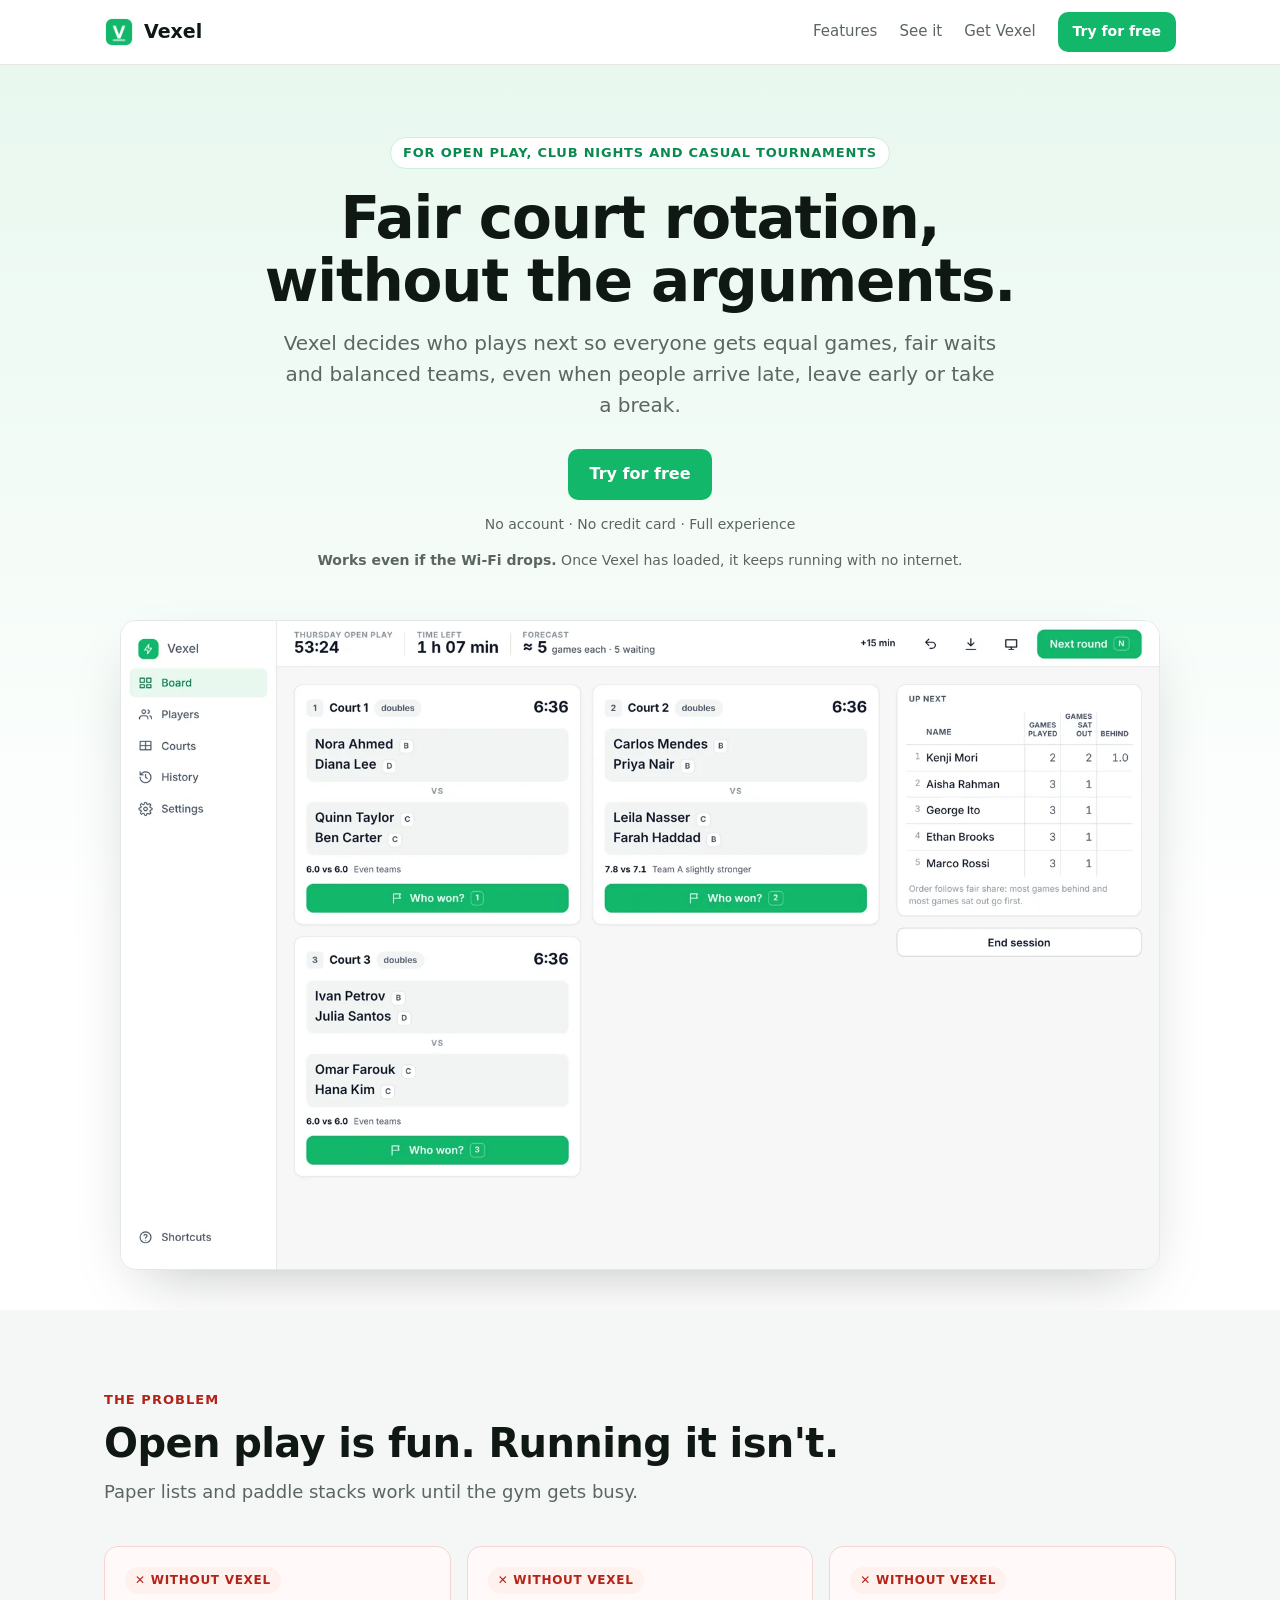
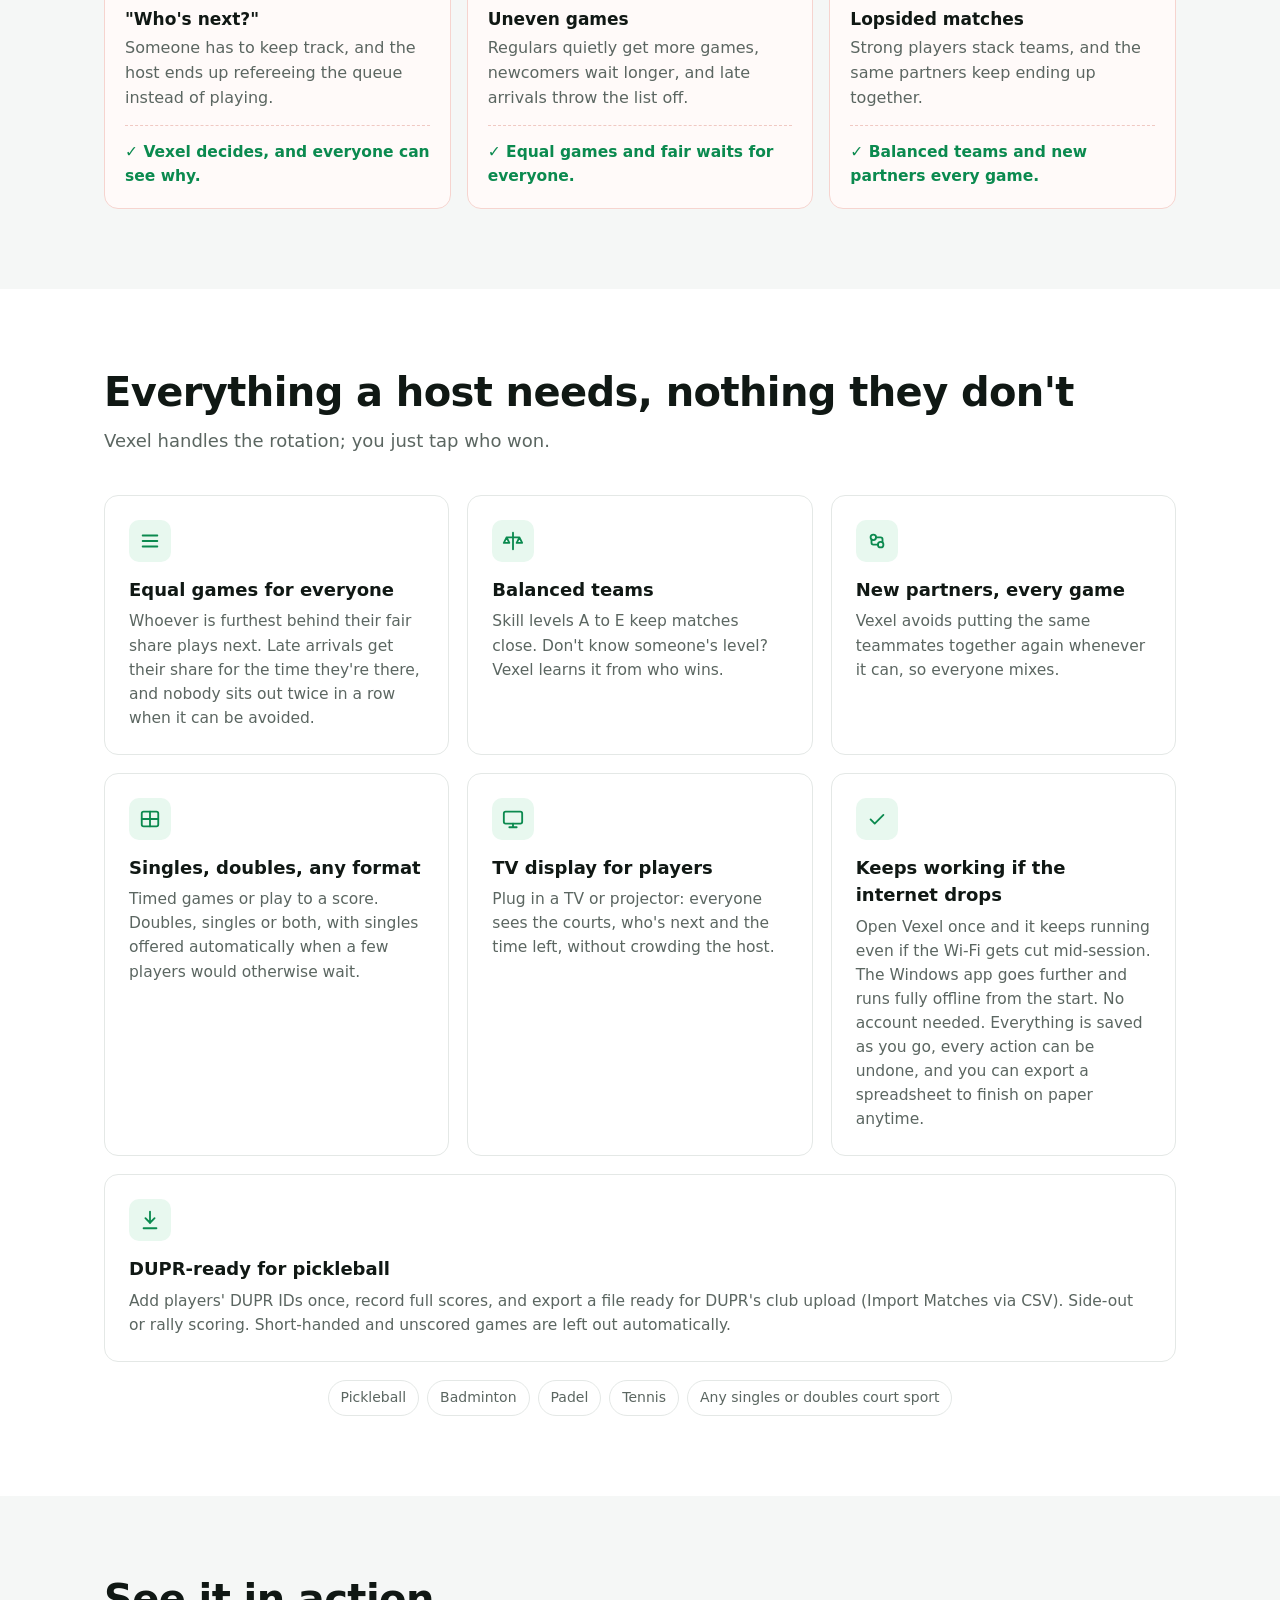
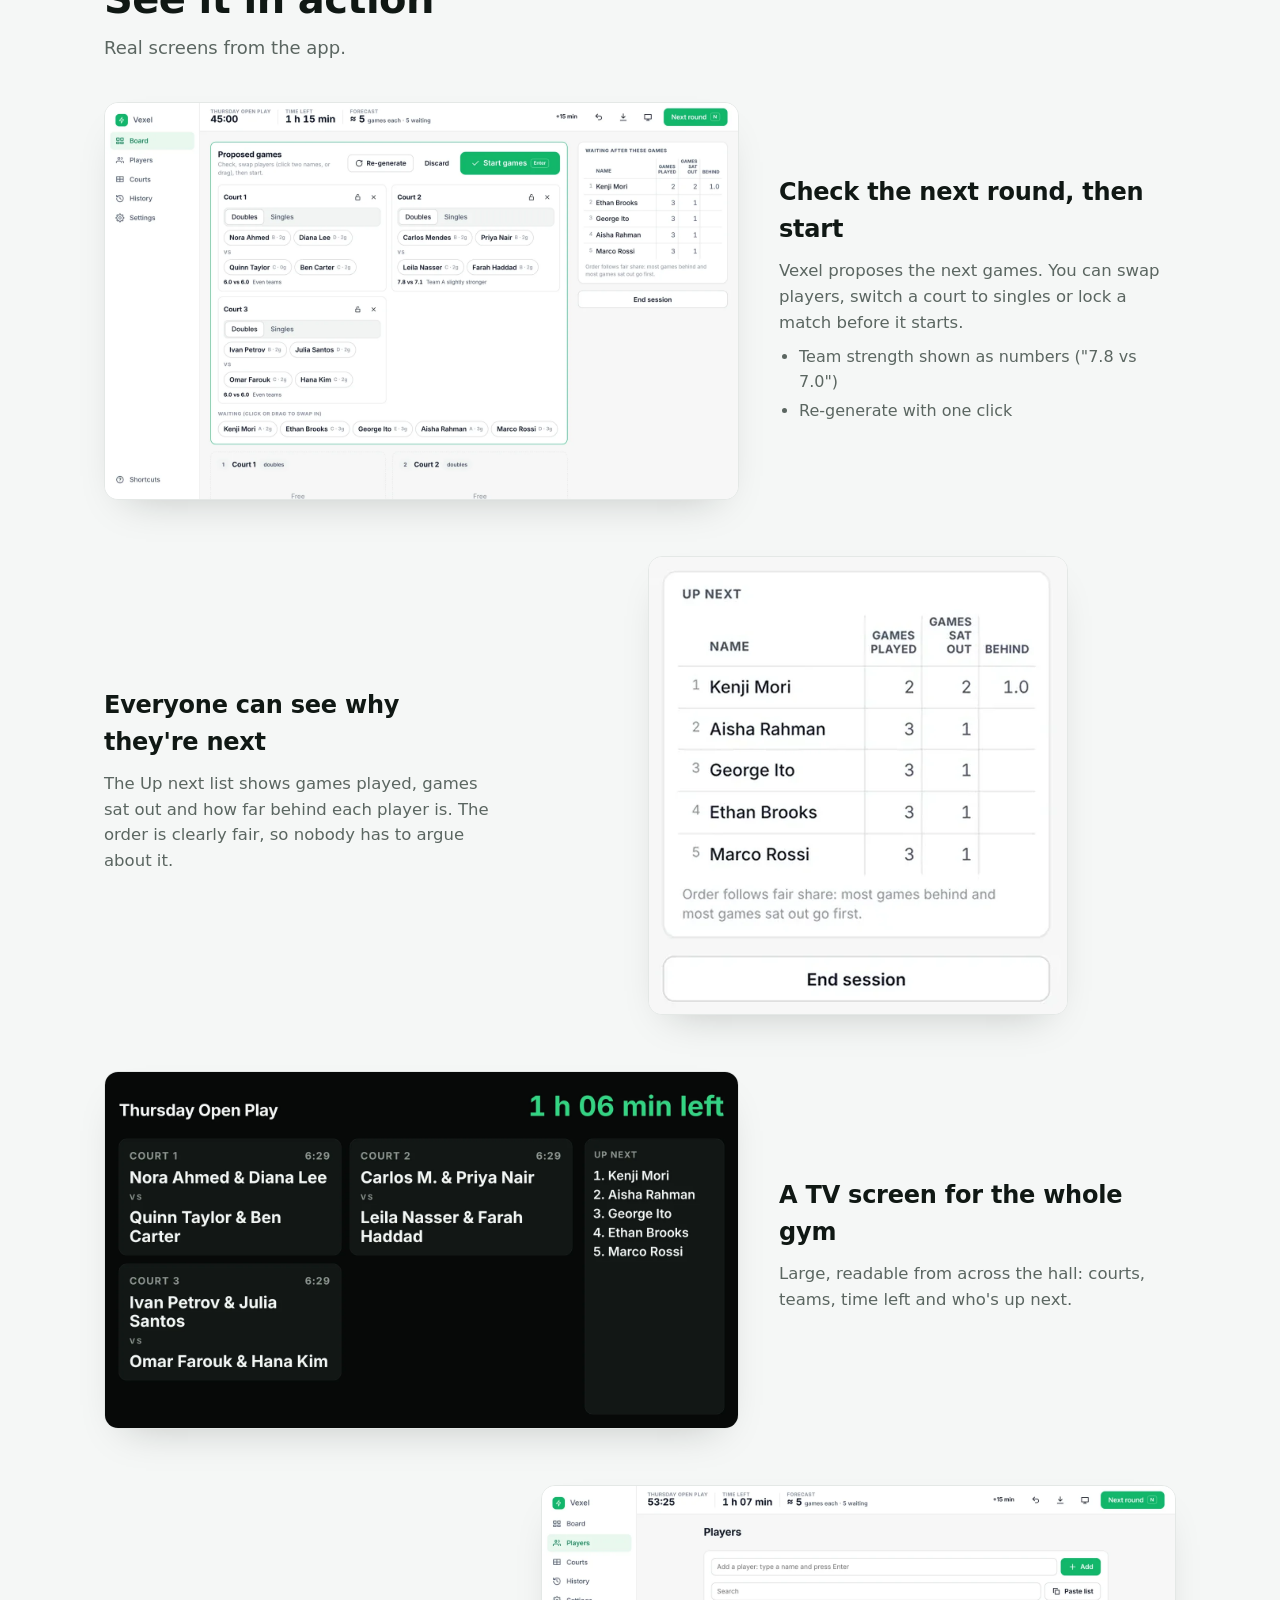
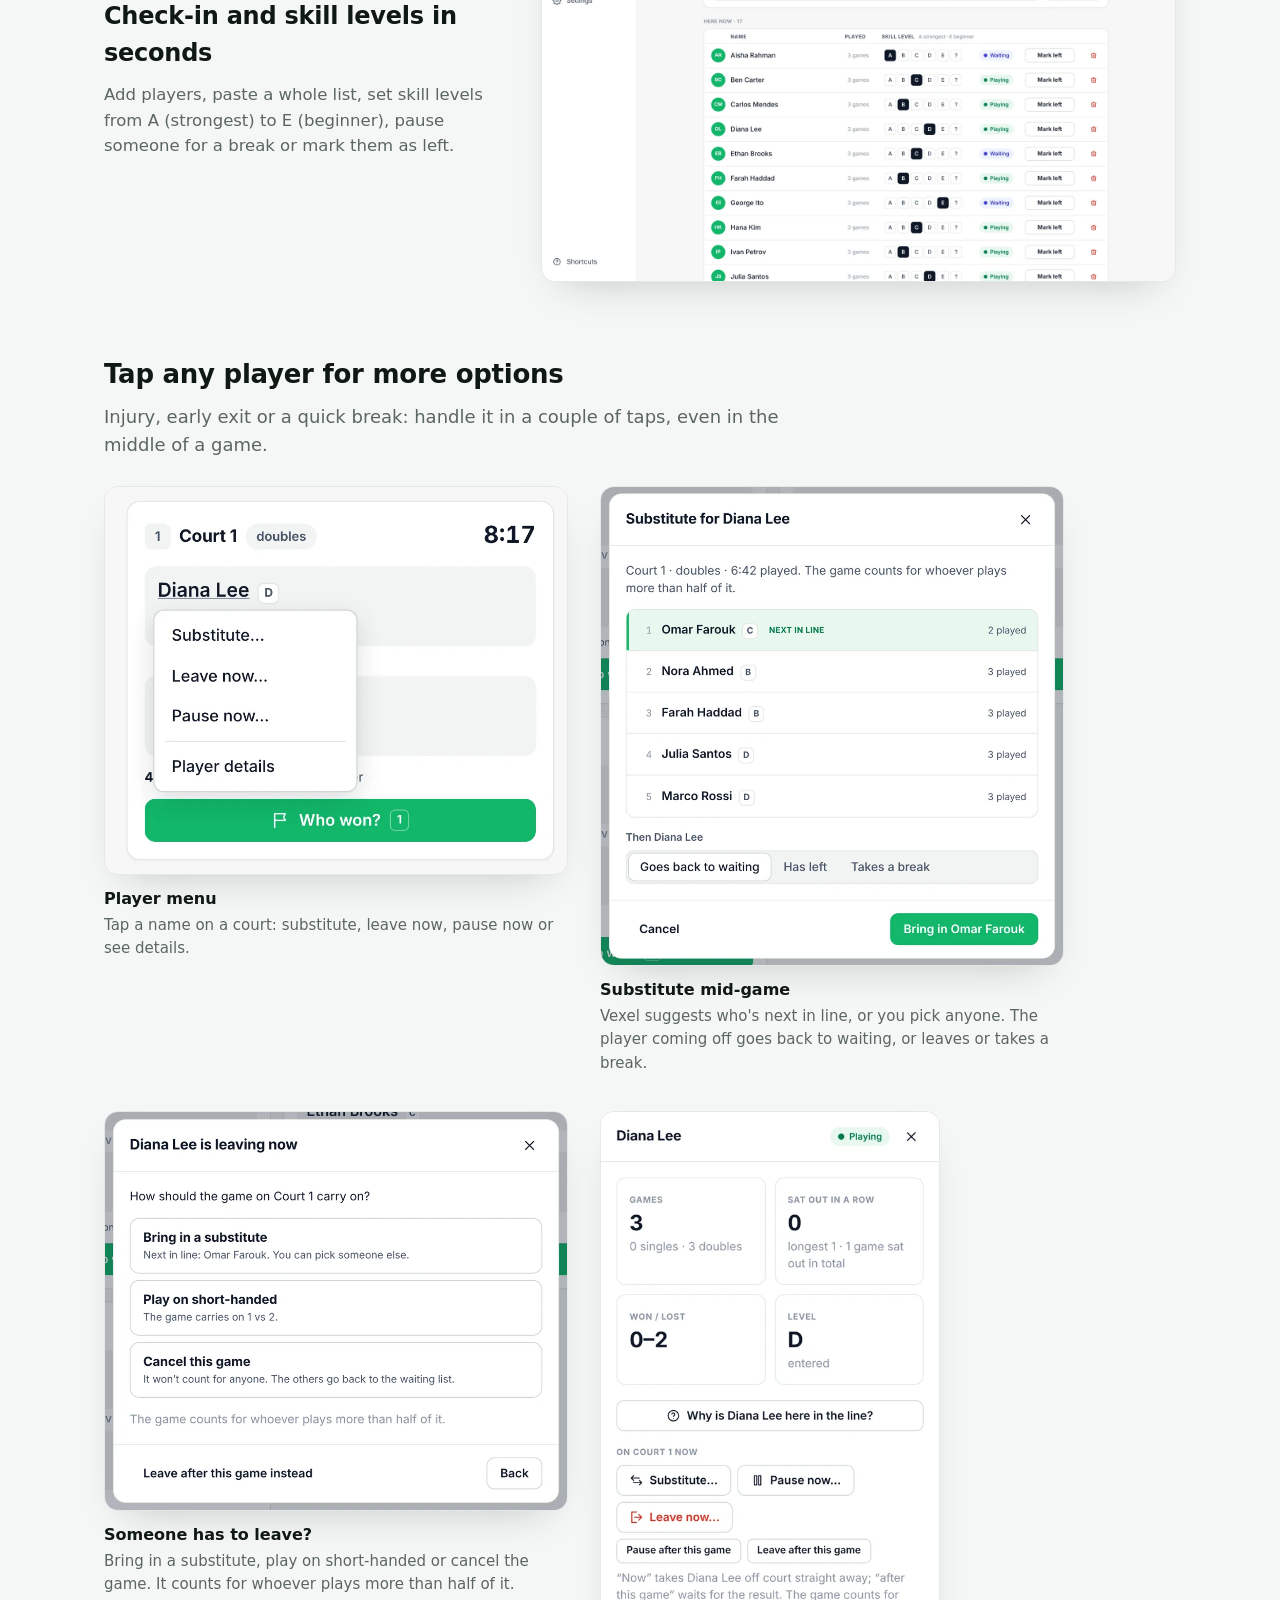
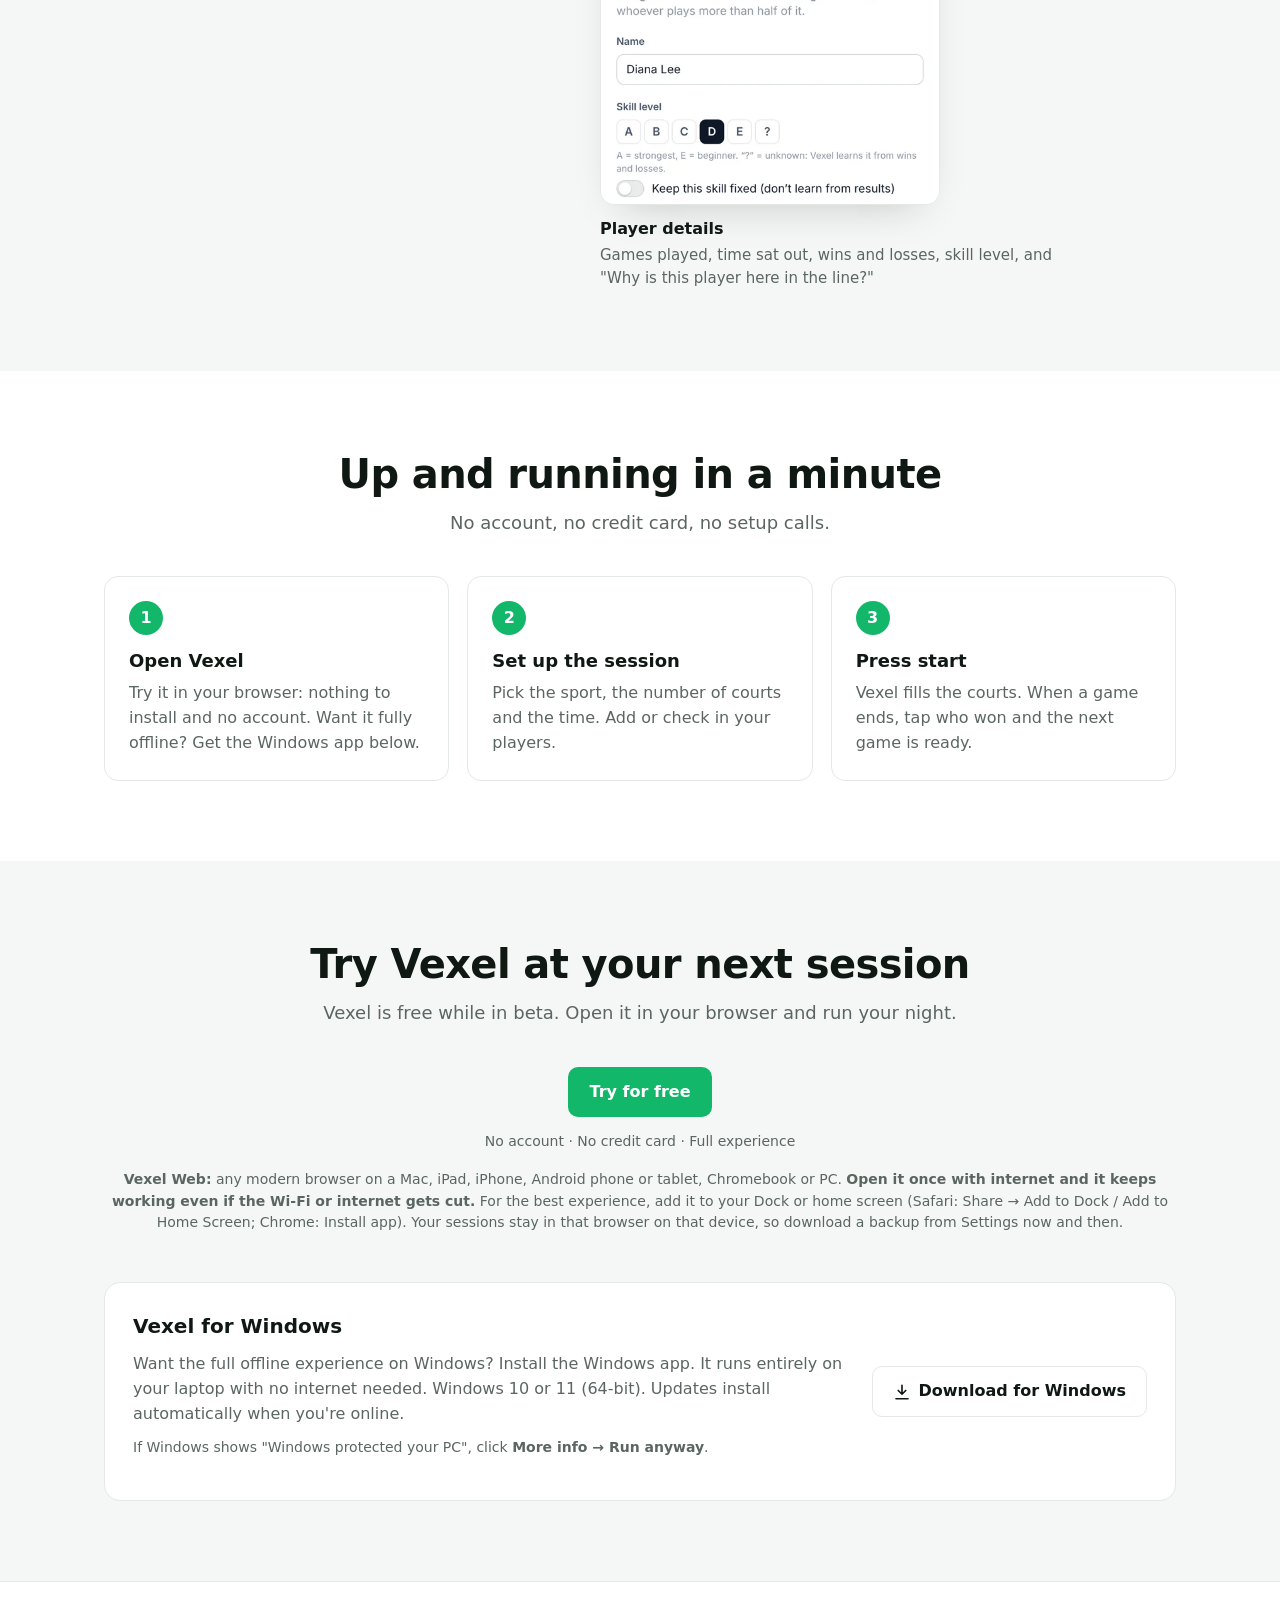
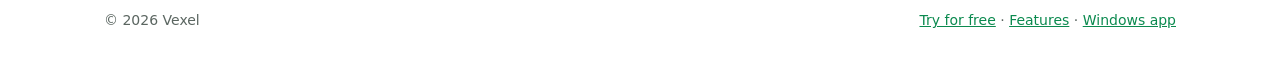
==== index.html @ 13a5a2be "Website: make the problem section read as problems, with the Vexel fix on each card Co-Authored-By: " ====
<!DOCTYPE html>
<html lang="en">
<head>
<meta charset="utf-8">
<meta name="viewport" content="width=device-width, initial-scale=1">
<title>Vexel: fair court rotation for open play</title>
<meta name="description" content="Vexel rotates players onto courts so everyone gets equal games, fair waits and balanced teams. For pickleball, badminton, padel, tennis and any singles or doubles court sport. Try it free in your browser, or install the Windows app for the full offline experience.">
<meta property="og:title" content="Vexel: fair court rotation for open play">
<meta property="og:description" content="Equal games, fair waits and balanced teams for open play and club nights. Try it free in your browser.">
<meta property="og:image" content="img/board.webp">
<link rel="icon" href="img/icon.png">
<style>
  :root {
    --bg: #ffffff; --soft: #f5f7f6; --line: #e4e8e6; --ink: #101814; --muted: #5b6661;
    --green: #12b76a; --green-dark: #0b8a4f; --green-soft: #e8f8ef; --radius: 14px;
    font-family: "Segoe UI Variable", "Segoe UI", system-ui, -apple-system, "Helvetica Neue", Arial, sans-serif;
    color: var(--ink); background: var(--bg);
  }
  * { box-sizing: border-box; }
  body { margin: 0; line-height: 1.55; -webkit-font-smoothing: antialiased; }
  a { color: var(--green-dark); }
  .wrap { max-width: 1120px; margin: 0 auto; padding: 0 24px; }
  header.top { position: sticky; top: 0; z-index: 10; background: rgba(255,255,255,.92); border-bottom: 1px solid var(--line); }
  header.top .wrap { display: flex; align-items: center; gap: 16px; height: 64px; }
  .brand { display: flex; align-items: center; gap: 10px; font-weight: 700; font-size: 19px; color: var(--ink); text-decoration: none; }
  .brand img { width: 30px; height: 30px; border-radius: 8px; }
  nav.links { margin-left: auto; display: flex; gap: 22px; align-items: center; }
  nav.links a { color: var(--muted); text-decoration: none; font-size: 15px; }
  nav.links a:hover { color: var(--ink); }
  .btn { display: inline-flex; align-items: center; gap: 8px; padding: 12px 20px; border-radius: 10px; font-weight: 600; font-size: 16px; text-decoration: none; border: 1px solid transparent; cursor: pointer; }
  .btn.primary { background: var(--green); color: #fff; }
  .btn.primary:hover { background: var(--green-dark); }
  .btn.ghost { border-color: var(--line); color: var(--ink); background: #fff; }
  .btn.ghost:hover { border-color: #c9d1cd; }
  .btn.small { padding: 8px 14px; font-size: 14px; }
  nav.links .btn.primary { color: #fff; }

  .hero { padding: 72px 0 40px; text-align: center; background: linear-gradient(180deg, var(--green-soft) 0%, #fff 70%); }
  .eyebrow { display: inline-block; font-size: 13px; font-weight: 600; letter-spacing: .06em; text-transform: uppercase; color: var(--green-dark); background: #fff; border: 1px solid #cdeedd; padding: 5px 12px; border-radius: 999px; }
  h1 { font-size: clamp(34px, 5.4vw, 58px); line-height: 1.08; letter-spacing: -.02em; margin: 18px auto 16px; max-width: 860px; }
  .lead { font-size: clamp(17px, 2vw, 20px); color: var(--muted); max-width: 720px; margin: 0 auto 28px; }
  .cta { display: flex; gap: 12px; justify-content: center; flex-wrap: wrap; }
  .note { font-size: 14px; color: var(--muted); margin-top: 14px; }
  .shot { margin: 48px auto 0; max-width: 1040px; border-radius: 16px; border: 1px solid var(--line); box-shadow: 0 24px 60px -24px rgba(16,24,20,.28); overflow: hidden; background: #fff; }
  .shot img { display: block; width: 100%; height: auto; }

  section { padding: 80px 0; }
  section.alt { background: var(--soft); }
  h2 { font-size: clamp(28px, 3.6vw, 40px); letter-spacing: -.015em; line-height: 1.15; margin: 0 0 12px; }
  .sub { color: var(--muted); font-size: 18px; max-width: 720px; margin: 0 0 40px; }
  .center { text-align: center; } .center .sub { margin-left: auto; margin-right: auto; }

  .problem { display: grid; grid-template-columns: repeat(3, 1fr); gap: 16px; }
  .problem div { background: #fff; border: 1px solid var(--line); border-radius: var(--radius); padding: 20px; color: var(--muted); }
  .problem b { display: block; color: var(--ink); font-size: 17px; margin-bottom: 4px; }
  .tag { display: inline-flex; align-items: center; gap: 6px; font-size: 12px; font-weight: 700; letter-spacing: .06em; text-transform: uppercase; padding: 4px 10px; border-radius: 999px; margin-bottom: 12px; }
  .tag.bad { background: #fff1ee; color: #b42318; }
  .tag.good { background: var(--green-soft); color: var(--green-dark); }
  .problem div.bad { background: #fffaf9; border-color: #f6d4cf; }
  .problem .fix { display: block; margin-top: 14px; padding-top: 14px; border-top: 1px dashed #f0c9c3; color: var(--green-dark); font-weight: 600; font-size: 15.5px; }
  .problem .fix::before { content: "✓ "; }
  .kicker { display: block; font-size: 13px; font-weight: 700; letter-spacing: .08em; text-transform: uppercase; color: #b42318; margin-bottom: 10px; }

  .features { display: grid; grid-template-columns: repeat(3, 1fr); gap: 18px; }
  .card { background: #fff; border: 1px solid var(--line); border-radius: var(--radius); padding: 24px; }
  .card .ic { width: 42px; height: 42px; border-radius: 10px; background: var(--green-soft); color: var(--green-dark); display: grid; place-items: center; margin-bottom: 14px; }
  .card h3 { margin: 0 0 6px; font-size: 18px; }
  .card p { margin: 0; color: var(--muted); font-size: 15.5px; }

  .gallery { display: grid; gap: 56px; }
  .row { display: grid; grid-template-columns: 1.6fr 1fr; gap: 40px; align-items: center; }
  .row.flip { grid-template-columns: 1fr 1.6fr; }
  .media.narrow { max-width: 420px; justify-self: center; }
  .row.flip .media { order: 2; }
  .media { border-radius: 14px; border: 1px solid var(--line); overflow: hidden; box-shadow: 0 18px 40px -22px rgba(16,24,20,.25); background: #fff; }
  .media img { display: block; width: 100%; height: auto; }
  .row h3 { font-size: 24px; margin: 0 0 10px; letter-spacing: -.01em; }
  .row p { color: var(--muted); margin: 0 0 10px; font-size: 16.5px; }
  .row ul { margin: 0; padding-left: 20px; color: var(--muted); }
  .row li { margin: 4px 0; }

  .options { margin-top: 72px; }
  .options h3 { font-size: 26px; margin: 0 0 8px; letter-spacing: -.01em; }
  .options .sub { margin-bottom: 28px; }
  .opt-grid { display: grid; grid-template-columns: repeat(2, 1fr); gap: 36px 32px; align-items: start; max-width: 960px; }
  .opt-grid figure { margin: 0; }
  .opt-grid .media.tall { max-width: 340px; }
  .opt-grid figcaption { margin-top: 12px; color: var(--muted); font-size: 15px; }
  .opt-grid figcaption b { display: block; color: var(--ink); font-size: 16px; margin-bottom: 2px; }
  .steps { display: grid; grid-template-columns: repeat(3, 1fr); gap: 18px; counter-reset: s; }
  .step { background: #fff; border: 1px solid var(--line); border-radius: var(--radius); padding: 24px; }
  .step::before { counter-increment: s; content: counter(s); display: inline-grid; place-items: center; width: 34px; height: 34px; border-radius: 50%; background: var(--green); color: #fff; font-weight: 700; margin-bottom: 12px; }
  .step h3 { margin: 0 0 6px; font-size: 18px; }
  .step p { margin: 0; color: var(--muted); }

  .get { display: grid; grid-template-columns: 1.1fr 1fr; gap: 24px; align-items: stretch; }
  .panel { background: #fff; border: 1px solid var(--line); border-radius: 16px; padding: 28px; }
  .panel h3 { margin: 0 0 10px; font-size: 20px; }
  .panel ol { margin: 0 0 18px; padding-left: 20px; color: var(--muted); }
  .panel li { margin: 8px 0; }
  .panel code { background: var(--soft); border: 1px solid var(--line); padding: 1px 6px; border-radius: 6px; font-size: 14px; color: var(--ink); }
  .contact { display: flex; flex-direction: column; gap: 10px; }
  .contact .btn { justify-content: center; }
  .req { font-size: 14px; color: var(--muted); margin-top: 16px; }
  .sports { display: flex; flex-wrap: wrap; gap: 8px; justify-content: center; margin-top: 18px; }
  .sports span { font-size: 14px; background: #fff; border: 1px solid var(--line); padding: 6px 12px; border-radius: 999px; color: var(--muted); }

  footer { border-top: 1px solid var(--line); padding: 28px 0; color: var(--muted); font-size: 14px; }
  footer .wrap { display: flex; flex-wrap: wrap; gap: 12px 24px; align-items: center; justify-content: space-between; }

  @media (max-width: 860px) {
    nav.links a:not(.btn) { display: none; }
    .problem, .features, .steps, .get { grid-template-columns: 1fr; }
    .row, .row.flip { grid-template-columns: 1fr; gap: 20px; }
    .opt-grid { grid-template-columns: 1fr; }
    .row.flip .media { order: 0; }
    section { padding: 60px 0; }
    .hero { padding-top: 48px; }
  }
</style>
</head>
<body>

<header class="top">
  <div class="wrap">
    <a class="brand" href="#"><img src="img/icon.png" alt="">Vexel</a>
    <nav class="links">
      <a href="#features">Features</a>
      <a href="#look">See it</a>
      <a href="#get">Get Vexel</a>
      <a class="btn primary small" href="app/">Try for free</a>
    </nav>
  </div>
</header>

<main>
  <section class="hero">
    <div class="wrap">
      <span class="eyebrow">For open play, club nights and casual tournaments</span>
      <h1>Fair court rotation, without the arguments.</h1>
      <p class="lead">Vexel decides who plays next so everyone gets equal games, fair waits and balanced teams, even when people arrive late, leave early or take a break.</p>
      <div class="cta">
        <a class="btn primary" href="app/">Try for free</a>
      </div>
      <p class="note">No account · No credit card · Full experience</p>
      <p class="note" style="margin-top:6px"><b>Works even if the Wi-Fi drops.</b> Once Vexel has loaded, it keeps running with no internet.</p>
      <div class="shot"><img src="img/board.webp" width="1600" height="1000" alt="Vexel live board: three courts in play with balanced teams and an Up next list"></div>
    </div>
  </section>

  <section class="alt">
    <div class="wrap">
      <span class="kicker">The problem</span>
      <h2>Open play is fun. Running it isn't.</h2>
      <p class="sub">Paper lists and paddle stacks work until the gym gets busy.</p>
      <div class="problem">
        <div class="bad"><span class="tag bad">✕ Without Vexel</span><b>"Who's next?"</b>Someone has to keep track, and the host ends up refereeing the queue instead of playing.<span class="fix">Vexel decides, and everyone can see why.</span></div>
        <div class="bad"><span class="tag bad">✕ Without Vexel</span><b>Uneven games</b>Regulars quietly get more games, newcomers wait longer, and late arrivals throw the list off.<span class="fix">Equal games and fair waits for everyone.</span></div>
        <div class="bad"><span class="tag bad">✕ Without Vexel</span><b>Lopsided matches</b>Strong players stack teams, and the same partners keep ending up together.<span class="fix">Balanced teams and new partners every game.</span></div>
      </div>
    </div>
  </section>

  <section id="features">
    <div class="wrap">
      <h2>Everything a host needs, nothing they don't</h2>
      <p class="sub">Vexel handles the rotation; you just tap who won.</p>
      <div class="features">
        <div class="card">
          <div class="ic"><svg width="22" height="22" viewBox="0 0 24 24" fill="none" stroke="currentColor" stroke-width="2" stroke-linecap="round" stroke-linejoin="round" aria-hidden="true"><path d="M4 12h16M4 6h16M4 18h16"/></svg></div>
          <h3>Equal games for everyone</h3>
          <p>Whoever is furthest behind their fair share plays next. Late arrivals get their share for the time they're there, and nobody sits out twice in a row when it can be avoided.</p>
        </div>
        <div class="card">
          <div class="ic"><svg width="22" height="22" viewBox="0 0 24 24" fill="none" stroke="currentColor" stroke-width="2" stroke-linecap="round" stroke-linejoin="round" aria-hidden="true"><path d="M12 3v18M5 8l-3 6h6zM19 8l-3 6h6zM5 8h14"/></svg></div>
          <h3>Balanced teams</h3>
          <p>Skill levels A to E keep matches close. Don't know someone's level? Vexel learns it from who wins.</p>
        </div>
        <div class="card">
          <div class="ic"><svg width="22" height="22" viewBox="0 0 24 24" fill="none" stroke="currentColor" stroke-width="2" stroke-linecap="round" stroke-linejoin="round" aria-hidden="true"><circle cx="8" cy="8" r="3"/><circle cx="16" cy="16" r="3"/><path d="M11 8h5a2 2 0 0 1 2 2v3M13 16H8a2 2 0 0 1-2-2v-3"/></svg></div>
          <h3>New partners, every game</h3>
          <p>Vexel avoids putting the same teammates together again whenever it can, so everyone mixes.</p>
        </div>
        <div class="card">
          <div class="ic"><svg width="22" height="22" viewBox="0 0 24 24" fill="none" stroke="currentColor" stroke-width="2" stroke-linecap="round" stroke-linejoin="round" aria-hidden="true"><rect x="3" y="4" width="18" height="16" rx="2"/><path d="M12 4v16M3 12h18"/></svg></div>
          <h3>Singles, doubles, any format</h3>
          <p>Timed games or play to a score. Doubles, singles or both, with singles offered automatically when a few players would otherwise wait.</p>
        </div>
        <div class="card">
          <div class="ic"><svg width="22" height="22" viewBox="0 0 24 24" fill="none" stroke="currentColor" stroke-width="2" stroke-linecap="round" stroke-linejoin="round" aria-hidden="true"><rect x="2" y="4" width="20" height="13" rx="2"/><path d="M8 21h8M12 17v4"/></svg></div>
          <h3>TV display for players</h3>
          <p>Plug in a TV or projector: everyone sees the courts, who's next and the time left, without crowding the host.</p>
        </div>
        <div class="card">
          <div class="ic"><svg width="22" height="22" viewBox="0 0 24 24" fill="none" stroke="currentColor" stroke-width="2" stroke-linecap="round" stroke-linejoin="round" aria-hidden="true"><path d="M5 12.5l4.5 4.5L19 7.5"/></svg></div>
          <h3>Keeps working if the internet drops</h3>
          <p>Open Vexel once and it keeps running even if the Wi-Fi gets cut mid-session. The Windows app goes further and runs fully offline from the start. No account needed. Everything is saved as you go, every action can be undone, and you can export a spreadsheet to finish on paper anytime.</p>
        </div>
        <div class="card" style="grid-column:1/-1">
          <div class="ic"><svg width="22" height="22" viewBox="0 0 24 24" fill="none" stroke="currentColor" stroke-width="2" stroke-linecap="round" stroke-linejoin="round" aria-hidden="true"><path d="M12 3v12"/><path d="M7 10l5 5 5-5"/><path d="M5 21h14"/></svg></div>
          <h3>DUPR-ready for pickleball</h3>
          <p>Add players' DUPR IDs once, record full scores, and export a file ready for DUPR's club upload (Import Matches via CSV). Side-out or rally scoring. Short-handed and unscored games are left out automatically.</p>
        </div>
      </div>
      <div class="sports">
        <span>Pickleball</span><span>Badminton</span><span>Padel</span><span>Tennis</span><span>Any singles or doubles court sport</span>
      </div>
    </div>
  </section>

  <section id="look" class="alt">
    <div class="wrap">
      <h2>See it in action</h2>
      <p class="sub">Real screens from the app.</p>
      <div class="gallery">
        <div class="row">
          <div class="media"><img loading="lazy" src="img/proposal.webp" width="1600" height="1000" alt="Proposed games with team strengths and the waiting list"></div>
          <div>
            <h3>Check the next round, then start</h3>
            <p>Vexel proposes the next games. You can swap players, switch a court to singles or lock a match before it starts.</p>
            <ul><li>Team strength shown as numbers ("7.8 vs 7.0")</li><li>Re-generate with one click</li></ul>
          </div>
        </div>
        <div class="row flip">
          <div class="media narrow"><img loading="lazy" src="img/upnext.webp" width="816" height="892" alt="Up next panel with games played, games sat out and games behind"></div>
          <div>
            <h3>Everyone can see why they're next</h3>
            <p>The Up next list shows games played, games sat out and how far behind each player is. The order is clearly fair, so nobody has to argue about it.</p>
          </div>
        </div>
        <div class="row">
          <div class="media"><img loading="lazy" src="img/tv.webp" width="1600" height="900" alt="TV display showing courts, teams and the Up next list"></div>
          <div>
            <h3>A TV screen for the whole gym</h3>
            <p>Large, readable from across the hall: courts, teams, time left and who's up next.</p>
          </div>
        </div>
        <div class="row flip">
          <div class="media"><img loading="lazy" src="img/players.webp" width="1600" height="1000" alt="Players list with skill levels A to E"></div>
          <div>
            <h3>Check-in and skill levels in seconds</h3>
            <p>Add players, paste a whole list, set skill levels from A (strongest) to E (beginner), pause someone for a break or mark them as left.</p>
          </div>
        </div>
      </div>

      <div class="options">
        <h3>Tap any player for more options</h3>
        <p class="sub">Injury, early exit or a quick break: handle it in a couple of taps, even in the middle of a game.</p>
        <div class="opt-grid">
          <figure>
            <div class="media"><img loading="lazy" src="img/menu.webp" width="860" height="720" alt="Menu on a player: Substitute, Leave now, Pause now, Player details"></div>
            <figcaption><b>Player menu</b>Tap a name on a court: substitute, leave now, pause now or see details.</figcaption>
          </figure>
          <figure>
            <div class="media"><img loading="lazy" src="img/substitute.webp" width="900" height="931" alt="Substitute dialog with the next player in line suggested"></div>
            <figcaption><b>Substitute mid-game</b>Vexel suggests who's next in line, or you pick anyone. The player coming off goes back to waiting, or leaves or takes a break.</figcaption>
          </figure>
          <figure>
            <div class="media"><img loading="lazy" src="img/leave.webp" width="900" height="776" alt="Leaving now dialog: bring in a substitute, play on short-handed, or cancel the game"></div>
            <figcaption><b>Someone has to leave?</b>Bring in a substitute, play on short-handed or cancel the game. It counts for whoever plays more than half of it.</figcaption>
          </figure>
          <figure>
            <div class="media tall"><img loading="lazy" src="img/drawer.webp" width="537" height="1100" alt="Player details: games, sat out, wins and losses, level and actions"></div>
            <figcaption><b>Player details</b>Games played, time sat out, wins and losses, skill level, and "Why is this player here in the line?"</figcaption>
          </figure>
        </div>
      </div>
    </div>
  </section>

  <section>
    <div class="wrap center">
      <h2>Up and running in a minute</h2>
      <p class="sub">No account, no credit card, no setup calls.</p>
      <div class="steps" style="text-align:left">
        <div class="step"><h3>Open Vexel</h3><p>Try it in your browser: nothing to install and no account. Want it fully offline? Get the Windows app below.</p></div>
        <div class="step"><h3>Set up the session</h3><p>Pick the sport, the number of courts and the time. Add or check in your players.</p></div>
        <div class="step"><h3>Press start</h3><p>Vexel fills the courts. When a game ends, tap who won and the next game is ready.</p></div>
      </div>
    </div>
  </section>

  <section id="get" class="alt">
    <div class="wrap center">
      <h2>Try Vexel at your next session</h2>
      <p class="sub">Vexel is free while in beta. Open it in your browser and run your night.</p>
      <div class="cta" style="justify-content:center">
        <a class="btn primary" href="app/">Try for free</a>
      </div>
      <p class="note">No account · No credit card · Full experience</p>
      <p class="req"><b>Vexel Web:</b> any modern browser on a Mac, iPad, iPhone, Android phone or tablet, Chromebook or PC. <b>Open it once with internet and it keeps working even if the Wi-Fi or internet gets cut.</b> For the best experience, add it to your Dock or home screen (Safari: Share → Add to Dock / Add to Home Screen; Chrome: Install app). Your sessions stay in that browser on that device, so download a backup from Settings now and then.</p>

      <div class="panel" style="margin-top:48px;text-align:left;display:flex;flex-wrap:wrap;align-items:center;gap:20px 28px">
        <div style="flex:1 1 320px">
          <h3>Vexel for Windows</h3>
          <p style="margin:0;color:var(--muted)">Want the full offline experience on Windows? Install the Windows app. It runs entirely on your laptop with no internet needed. Windows 10 or 11 (64-bit). Updates install automatically when you're online.</p>
          <p class="req" style="margin-top:10px">If Windows shows "Windows protected your PC", click <b>More info → Run anyway</b>.</p>
        </div>
        <a class="btn ghost" href="https://github.com/clisdan/vexel-releases/releases/latest">
          <svg width="18" height="18" viewBox="0 0 24 24" fill="none" stroke="currentColor" stroke-width="2.2" stroke-linecap="round" stroke-linejoin="round" aria-hidden="true"><path d="M12 3v12m0 0l-5-5m5 5l5-5M4 21h16"/></svg>
          Download for Windows
        </a>
      </div>
    </div>
  </section>
</main>

<footer>
  <div class="wrap">
    <span>© 2026 Vexel</span>
    <span><a href="app/">Try for free</a> · <a href="#features">Features</a> · <a href="https://github.com/clisdan/vexel-releases/releases/latest">Windows app</a></span>
  </div>
</footer>

</body>
</html>
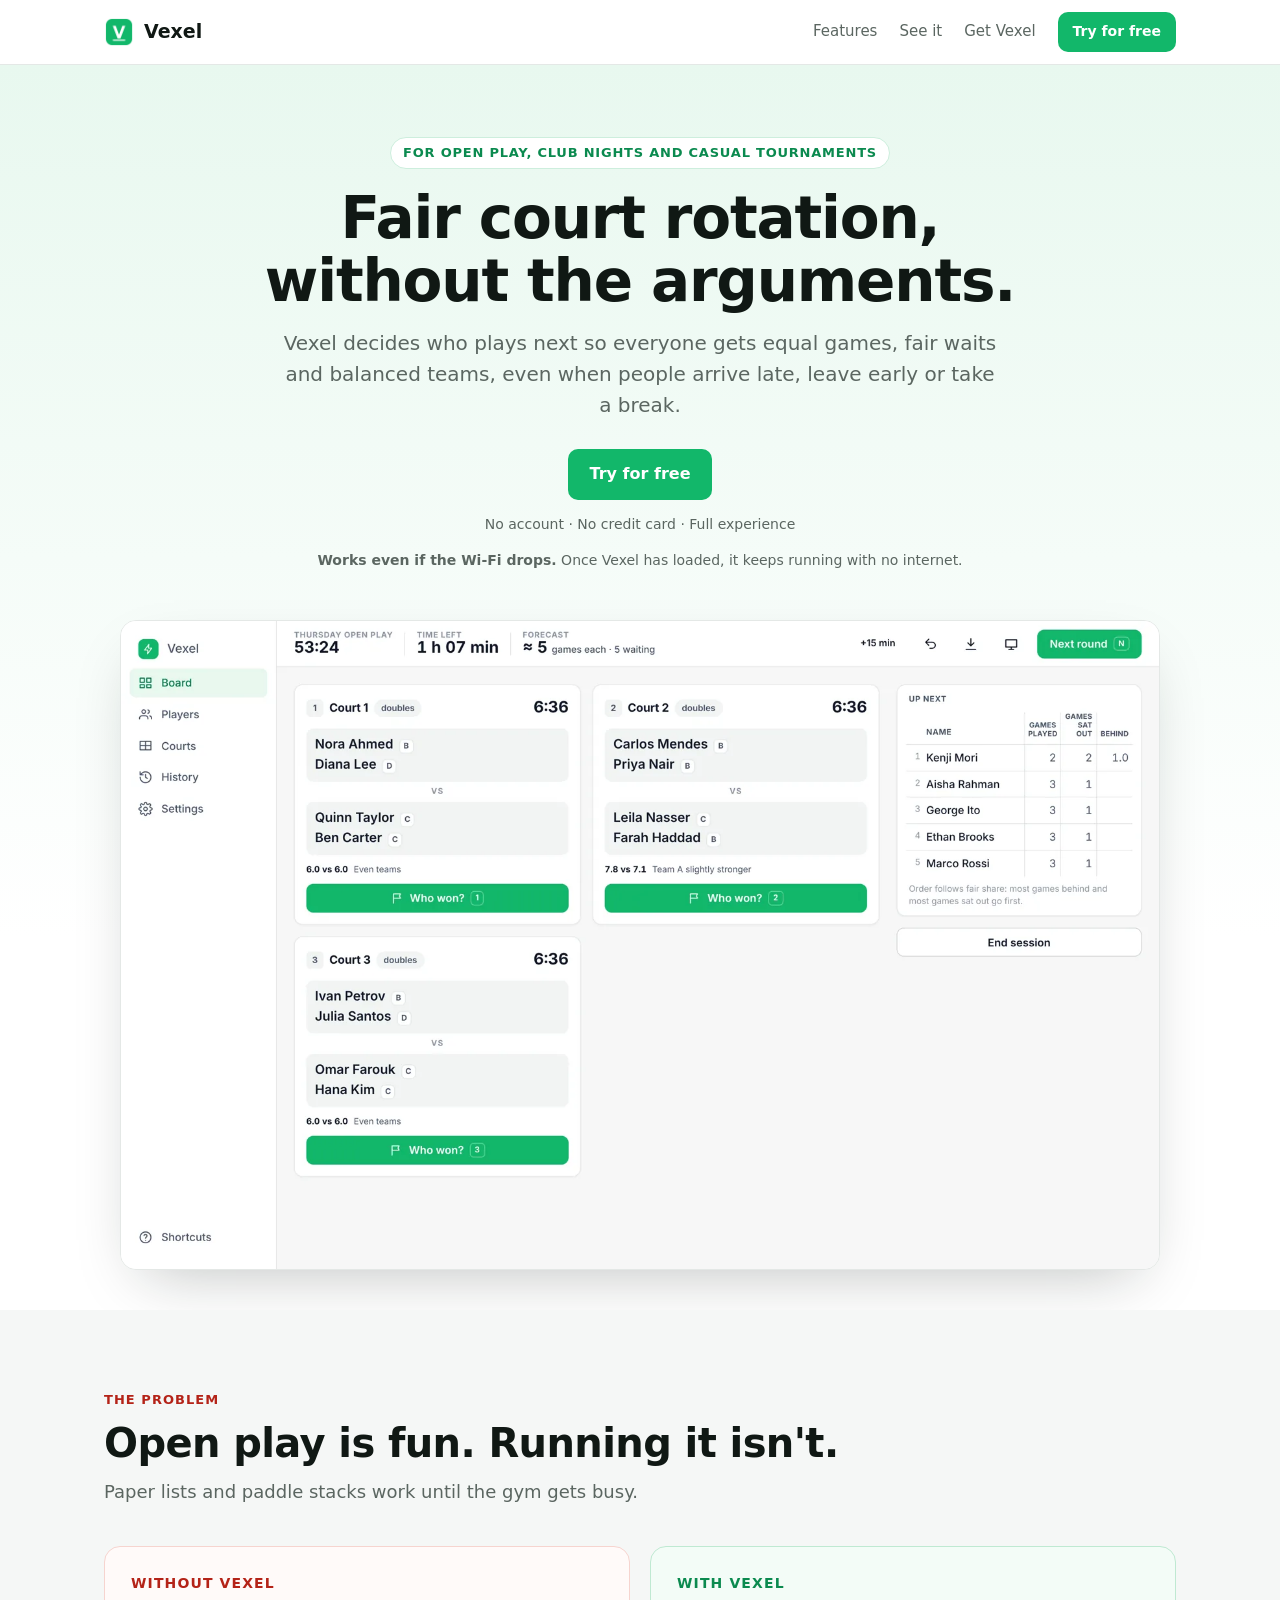
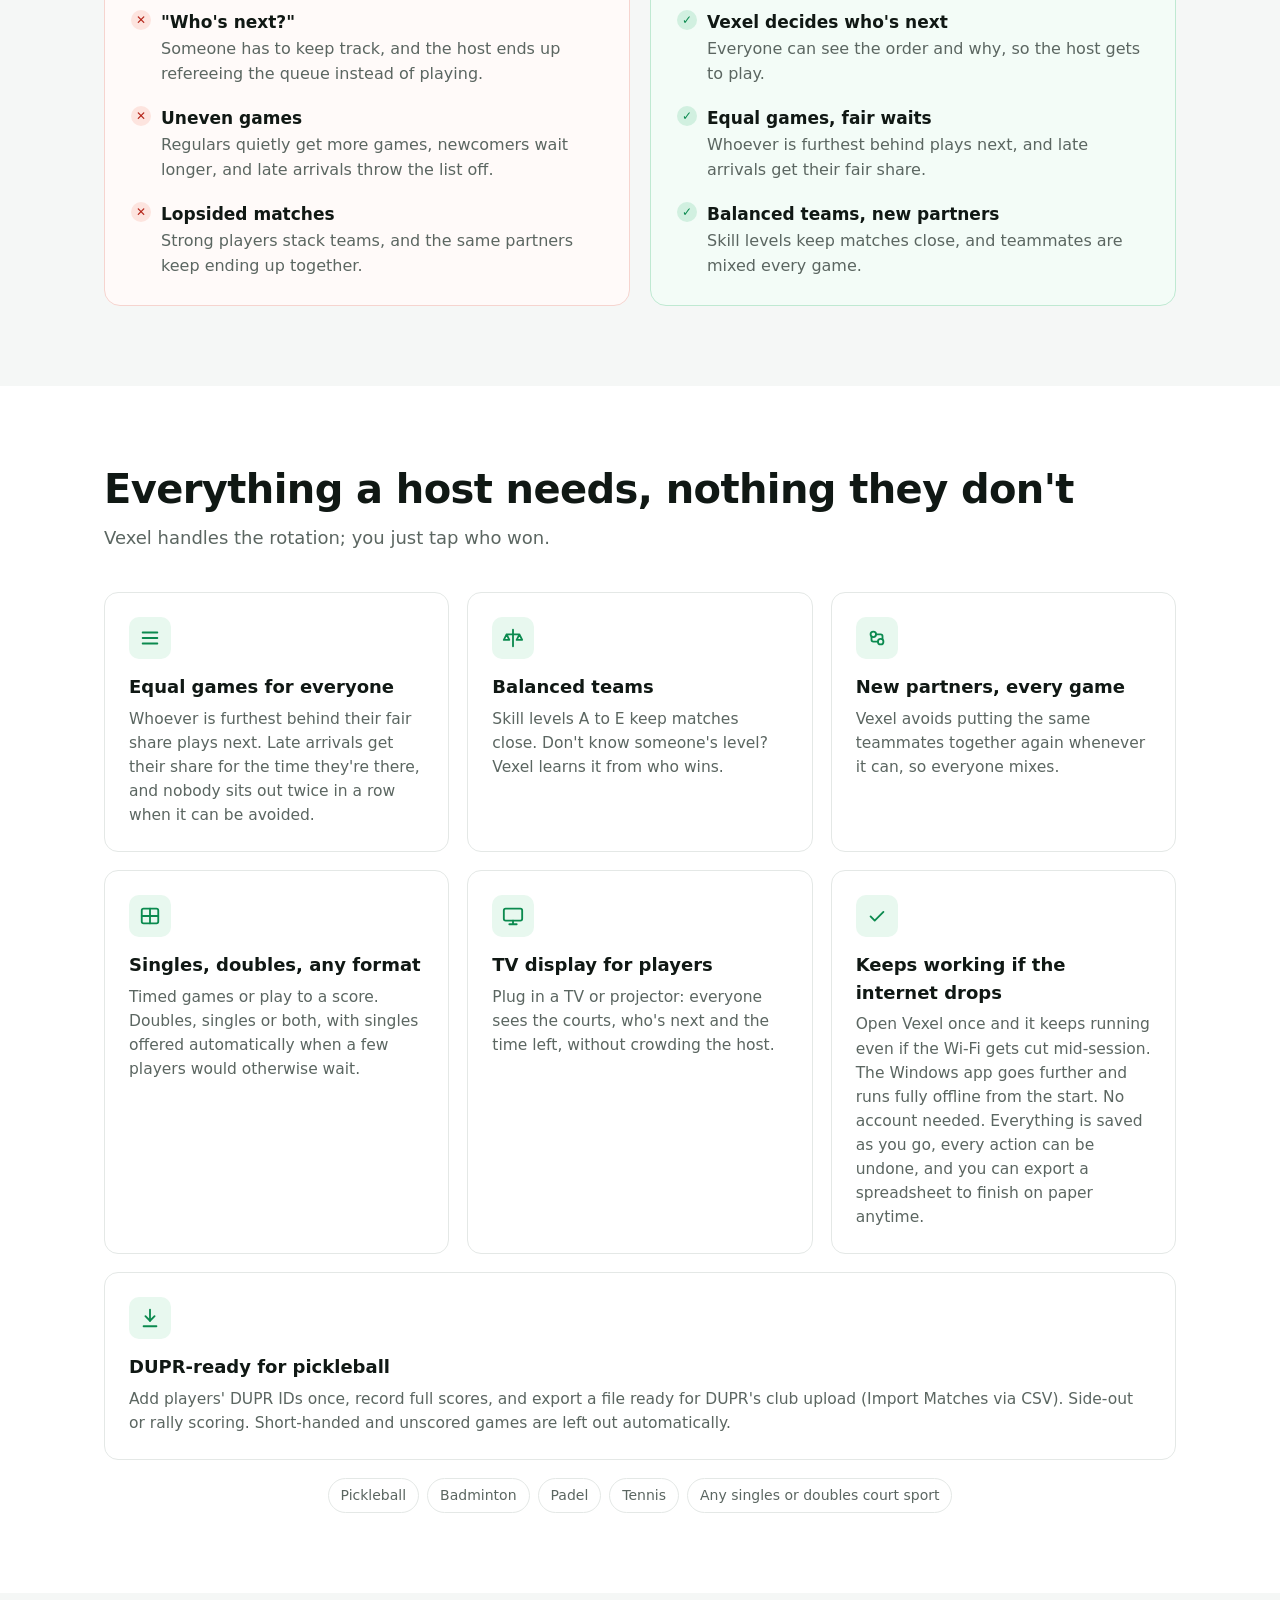
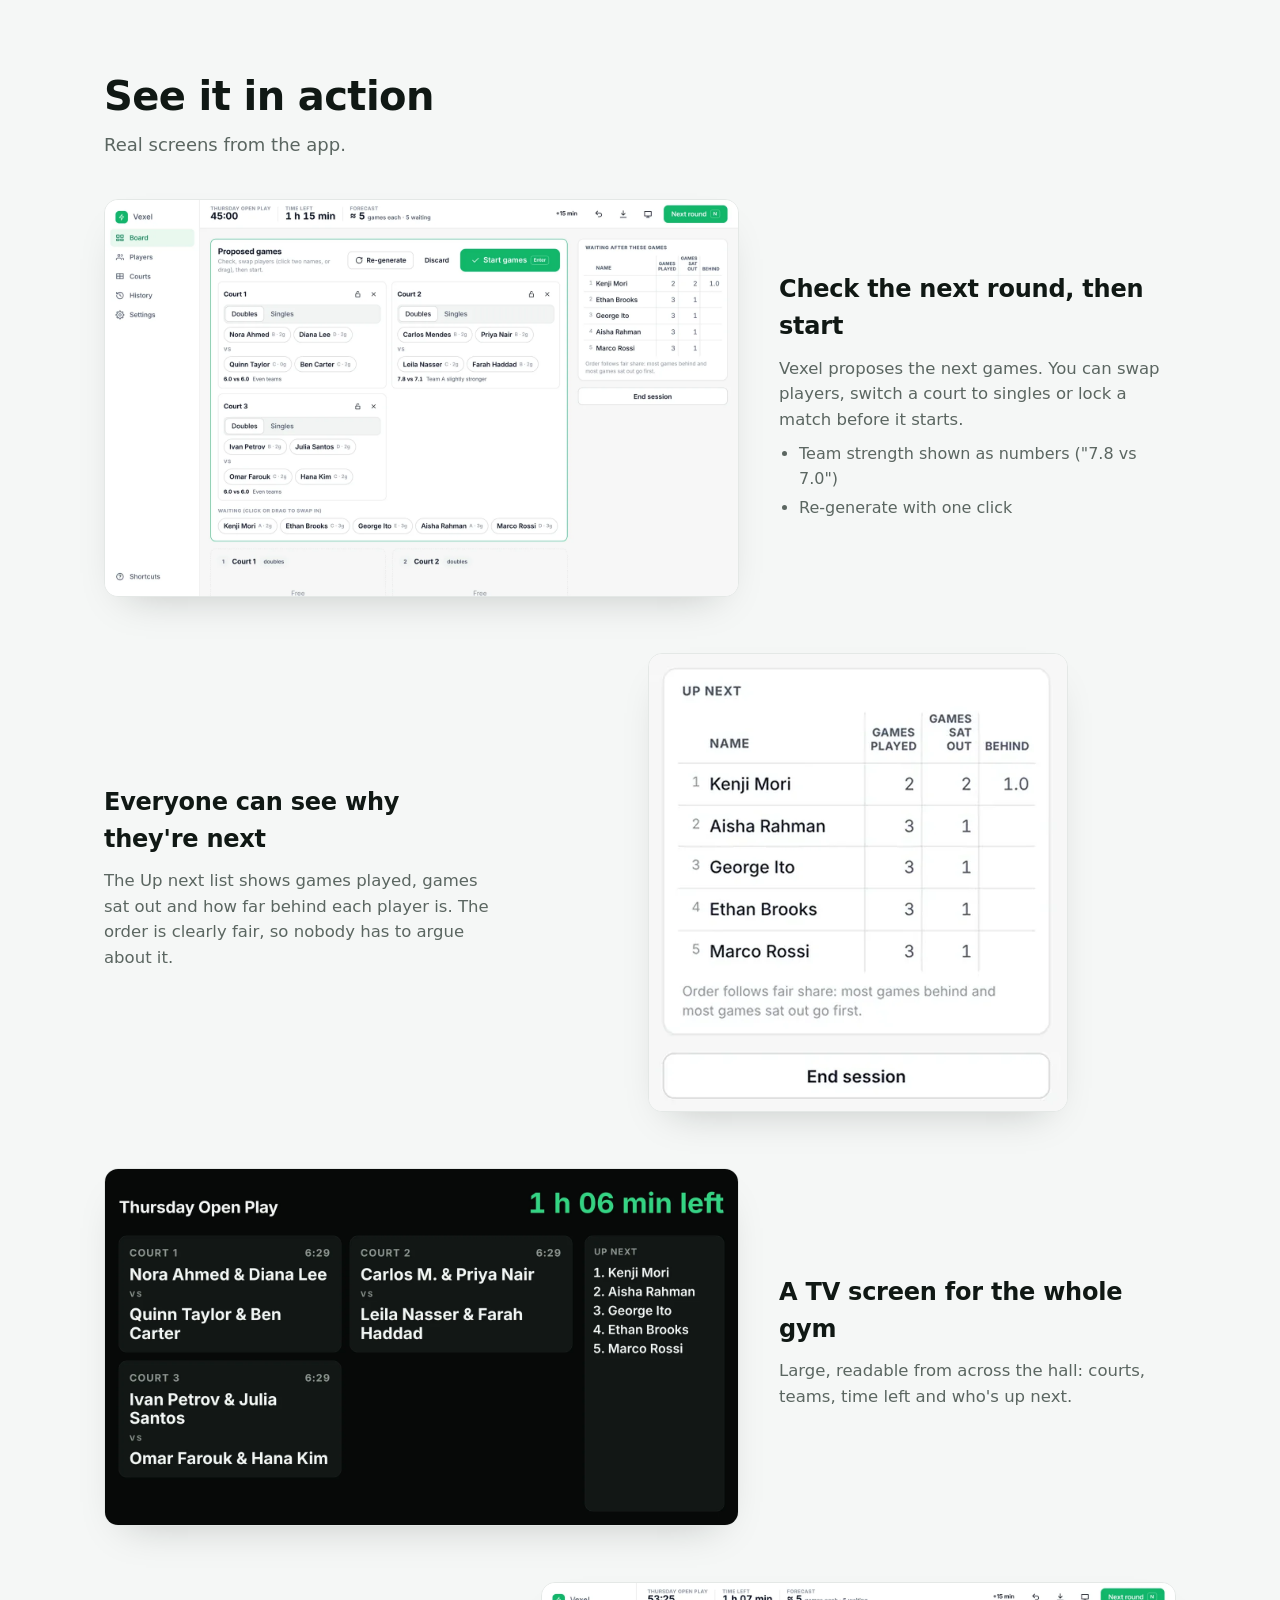
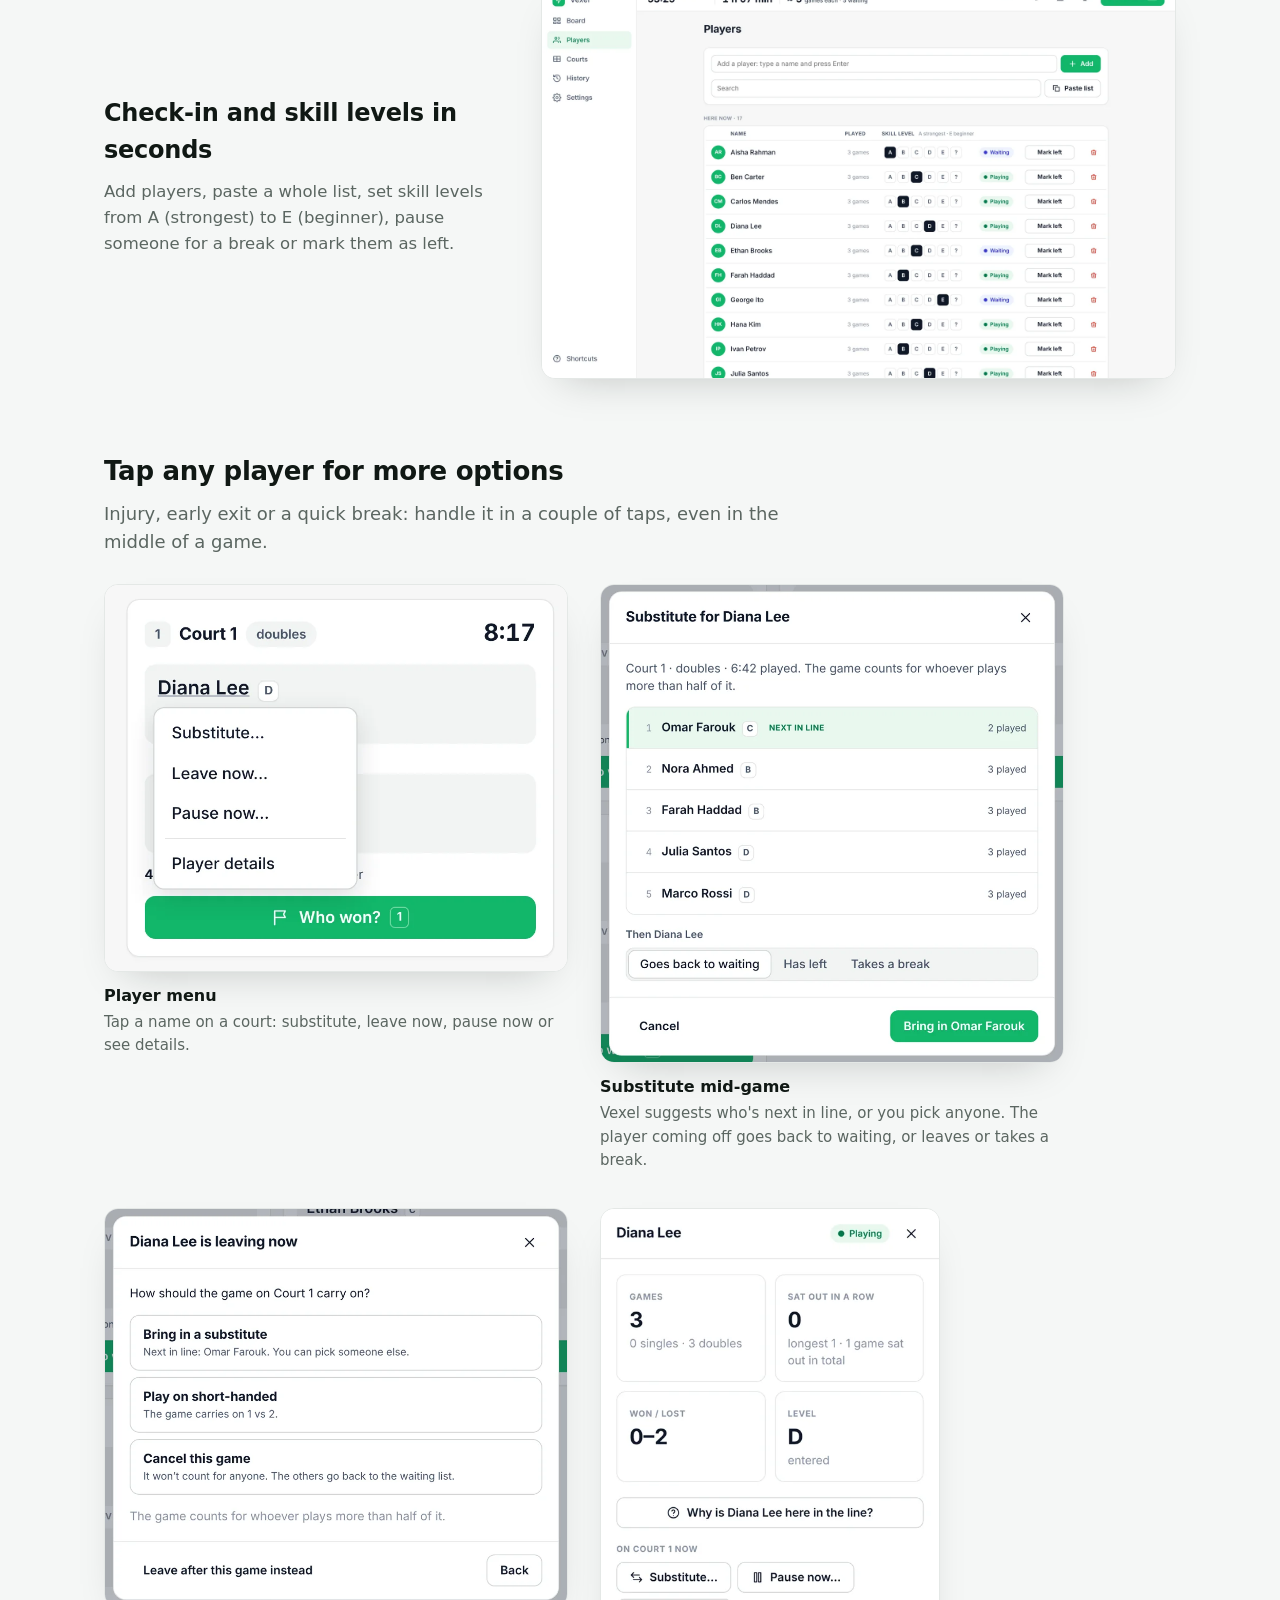
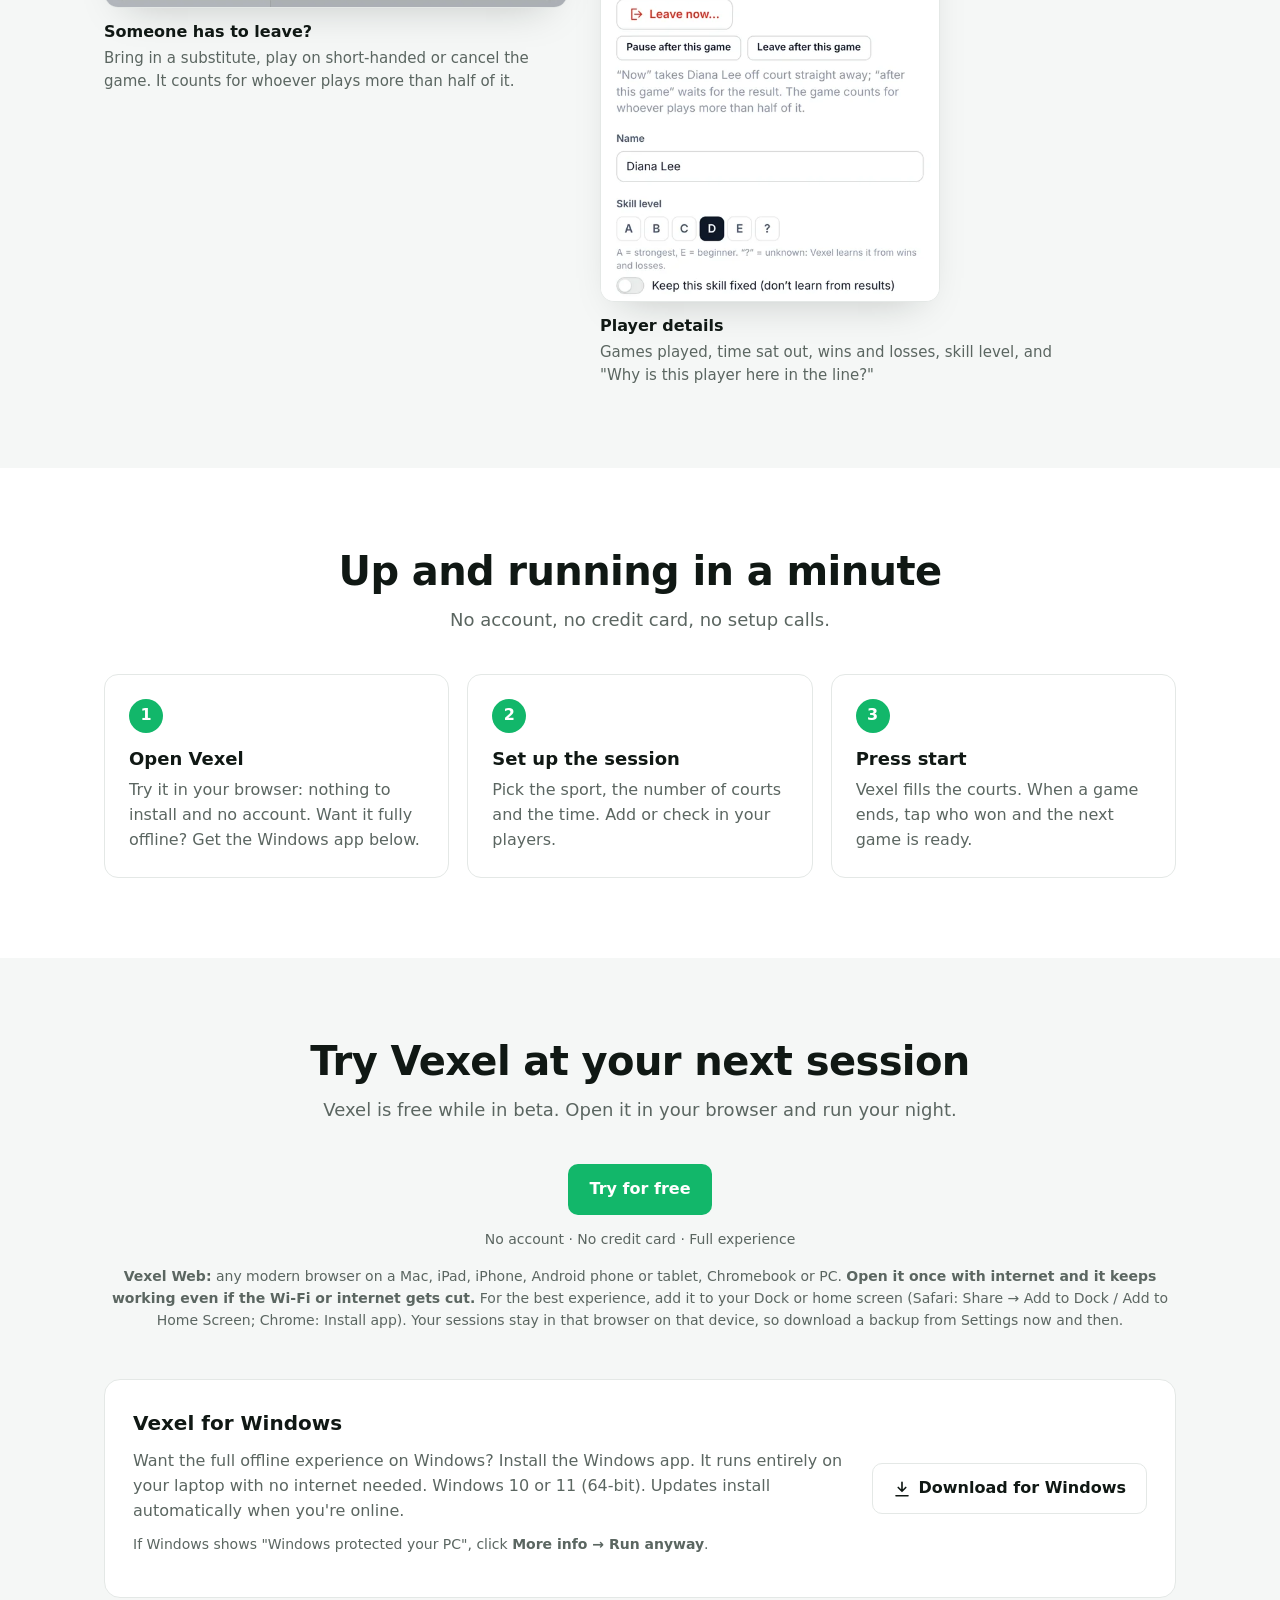
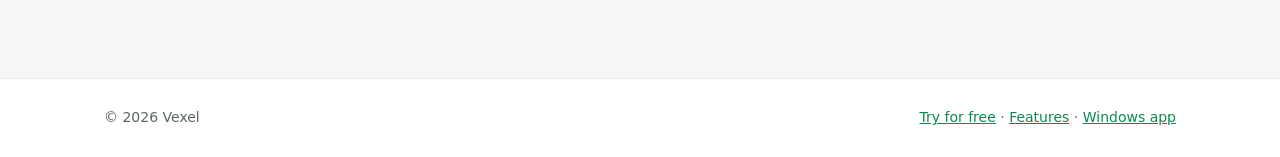
==== commit 7af9c251: "Website: group problems under Without Vexel and solutions under With Vexel Co-Authored-By: Claude So" ====
--- a/index.html
+++ b/index.html
@@ -59,6 +59,19 @@
   .problem div.bad { background: #fffaf9; border-color: #f6d4cf; }
   .problem .fix { display: block; margin-top: 14px; padding-top: 14px; border-top: 1px dashed #f0c9c3; color: var(--green-dark); font-weight: 600; font-size: 15.5px; }
   .problem .fix::before { content: "✓ "; }
+  .compare { display: grid; grid-template-columns: 1fr 1fr; gap: 20px; align-items: stretch; }
+  .cmp { border-radius: 16px; padding: 26px; border: 1px solid var(--line); background: #fff; }
+  .cmp.bad { background: #fffaf9; border-color: #f6d4cf; }
+  .cmp.good { background: #f3fcf7; border-color: #bfe9d2; }
+  .cmp h3 { margin: 0 0 14px; font-size: 14px; letter-spacing: .08em; text-transform: uppercase; }
+  .cmp.bad h3 { color: #b42318; }
+  .cmp.good h3 { color: var(--green-dark); }
+  .cmp ul { list-style: none; margin: 0; padding: 0; display: grid; gap: 18px; }
+  .cmp li { position: relative; padding-left: 30px; color: var(--muted); font-size: 16px; }
+  .cmp li b { display: block; color: var(--ink); font-size: 17px; margin-bottom: 2px; }
+  .cmp li::before { position: absolute; left: 0; top: 1px; width: 20px; height: 20px; border-radius: 50%; display: grid; place-items: center; font-size: 12px; font-weight: 700; }
+  .cmp.bad li::before { content: "✕"; background: #fde4df; color: #b42318; }
+  .cmp.good li::before { content: "✓"; background: #d1f0e0; color: var(--green-dark); }
   .kicker { display: block; font-size: 13px; font-weight: 700; letter-spacing: .08em; text-transform: uppercase; color: #b42318; margin-bottom: 10px; }
 
   .features { display: grid; grid-template-columns: repeat(3, 1fr); gap: 18px; }
@@ -110,7 +123,7 @@
 
   @media (max-width: 860px) {
     nav.links a:not(.btn) { display: none; }
-    .problem, .features, .steps, .get { grid-template-columns: 1fr; }
+    .problem, .features, .steps, .get, .compare { grid-template-columns: 1fr; }
     .row, .row.flip { grid-template-columns: 1fr; gap: 20px; }
     .opt-grid { grid-template-columns: 1fr; }
     .row.flip .media { order: 0; }
@@ -153,10 +166,23 @@
       <span class="kicker">The problem</span>
       <h2>Open play is fun. Running it isn't.</h2>
       <p class="sub">Paper lists and paddle stacks work until the gym gets busy.</p>
-      <div class="problem">
-        <div class="bad"><span class="tag bad">✕ Without Vexel</span><b>"Who's next?"</b>Someone has to keep track, and the host ends up refereeing the queue instead of playing.<span class="fix">Vexel decides, and everyone can see why.</span></div>
-        <div class="bad"><span class="tag bad">✕ Without Vexel</span><b>Uneven games</b>Regulars quietly get more games, newcomers wait longer, and late arrivals throw the list off.<span class="fix">Equal games and fair waits for everyone.</span></div>
-        <div class="bad"><span class="tag bad">✕ Without Vexel</span><b>Lopsided matches</b>Strong players stack teams, and the same partners keep ending up together.<span class="fix">Balanced teams and new partners every game.</span></div>
+      <div class="compare">
+        <div class="cmp bad">
+          <h3>Without Vexel</h3>
+          <ul>
+            <li><b>"Who's next?"</b>Someone has to keep track, and the host ends up refereeing the queue instead of playing.</li>
+            <li><b>Uneven games</b>Regulars quietly get more games, newcomers wait longer, and late arrivals throw the list off.</li>
+            <li><b>Lopsided matches</b>Strong players stack teams, and the same partners keep ending up together.</li>
+          </ul>
+        </div>
+        <div class="cmp good">
+          <h3>With Vexel</h3>
+          <ul>
+            <li><b>Vexel decides who's next</b>Everyone can see the order and why, so the host gets to play.</li>
+            <li><b>Equal games, fair waits</b>Whoever is furthest behind plays next, and late arrivals get their fair share.</li>
+            <li><b>Balanced teams, new partners</b>Skill levels keep matches close, and teammates are mixed every game.</li>
+          </ul>
+        </div>
       </div>
     </div>
   </section>
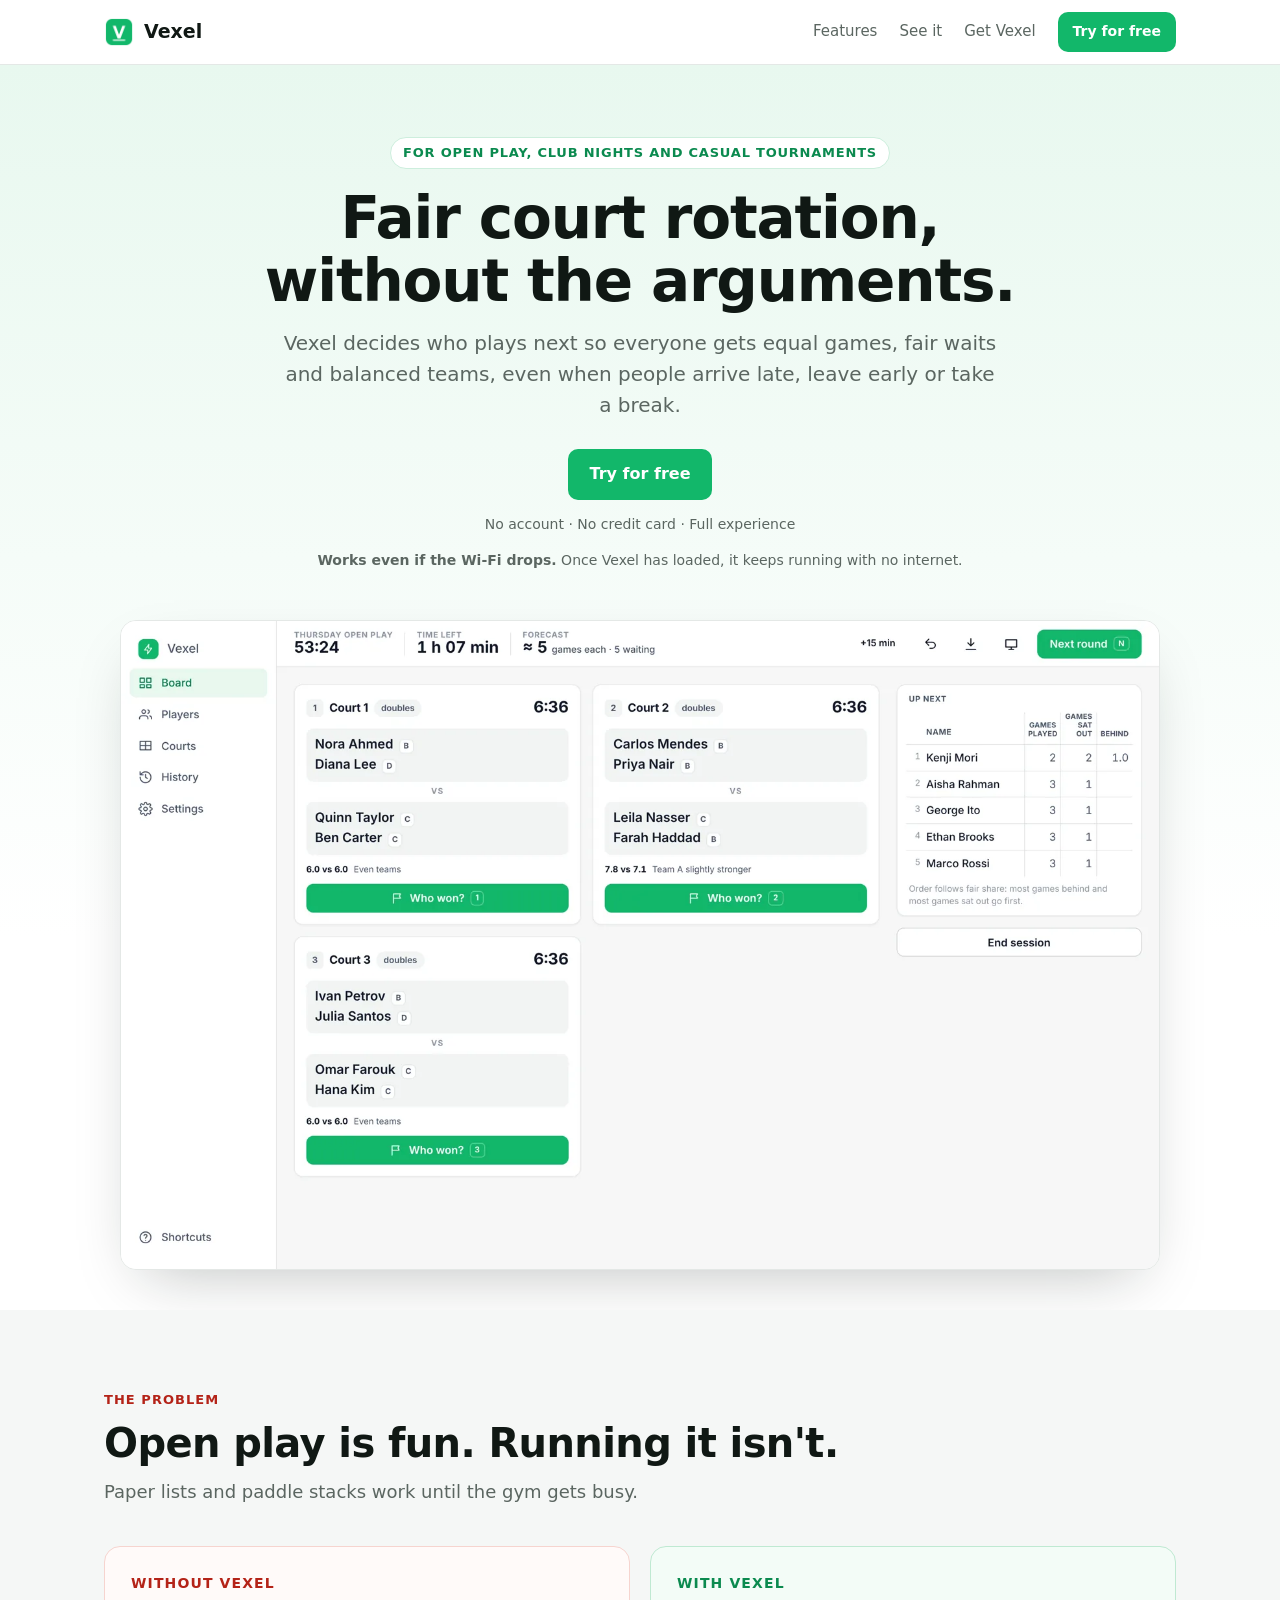
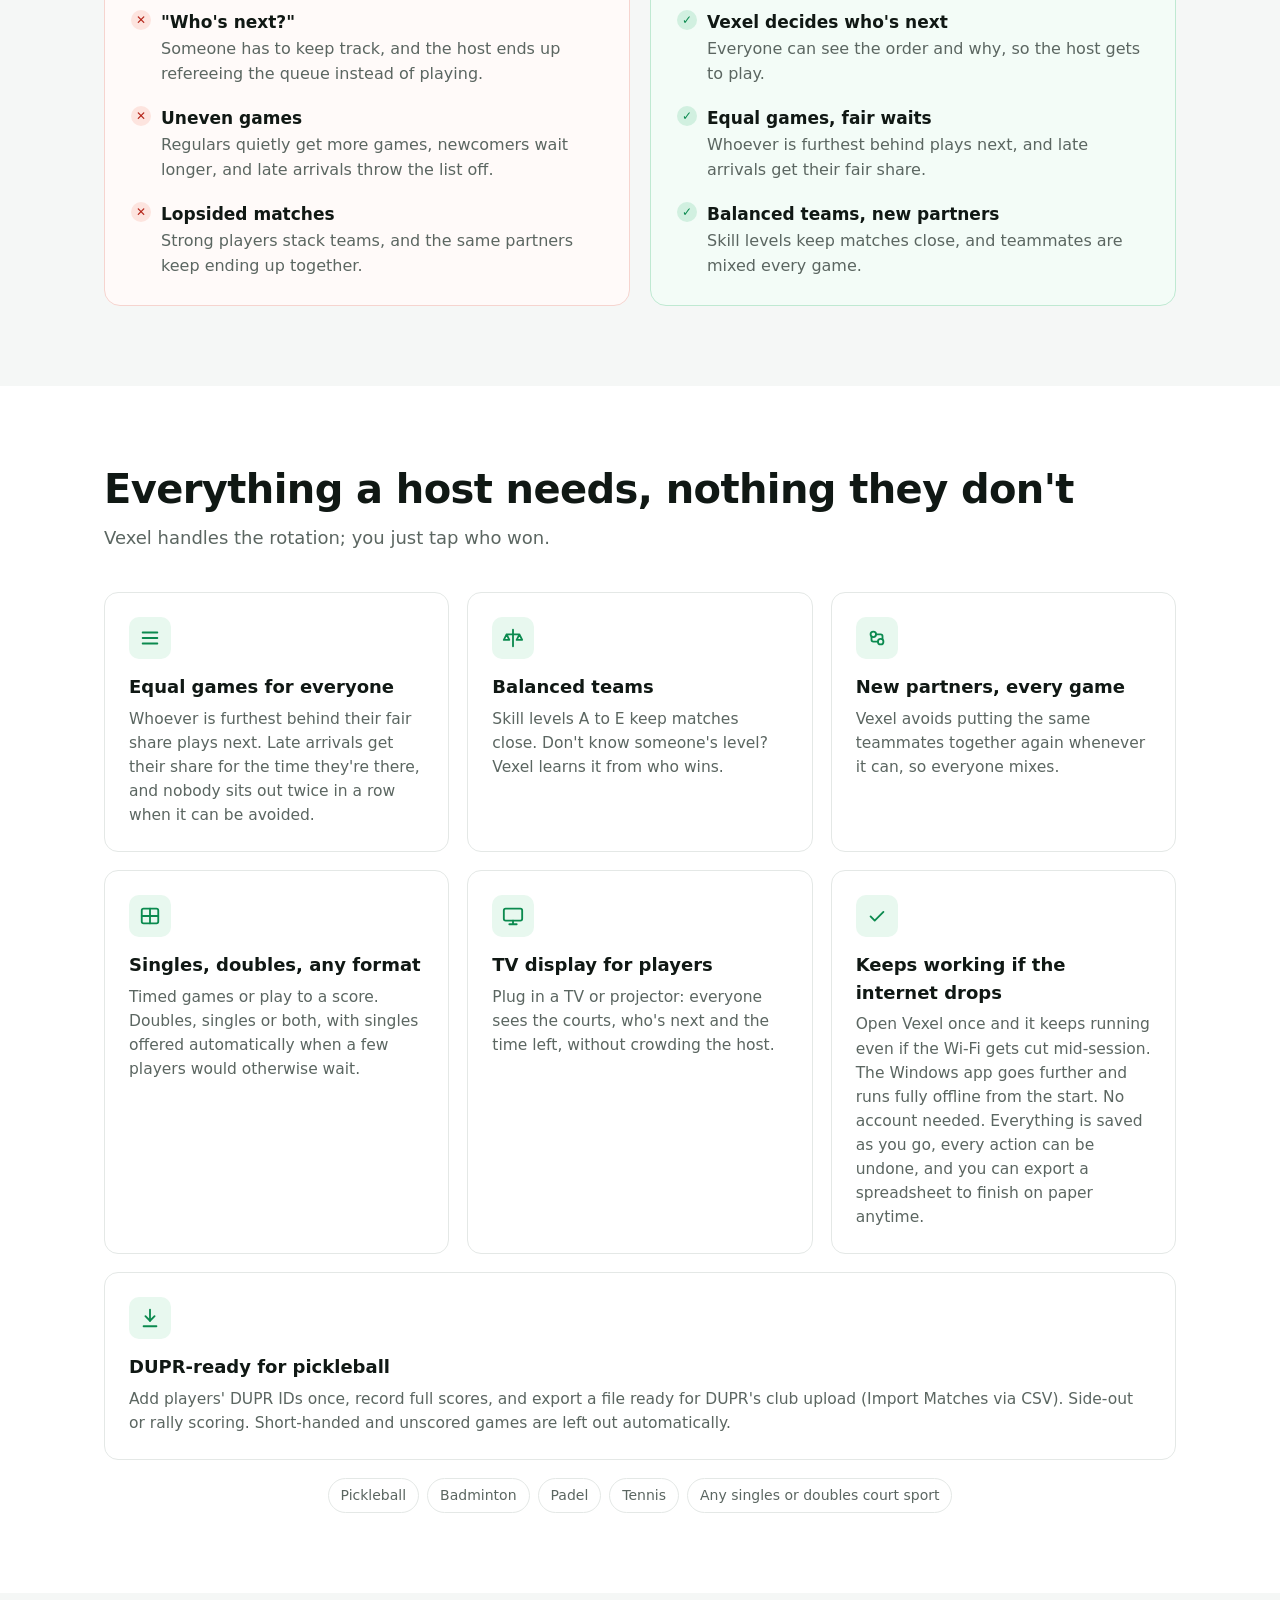
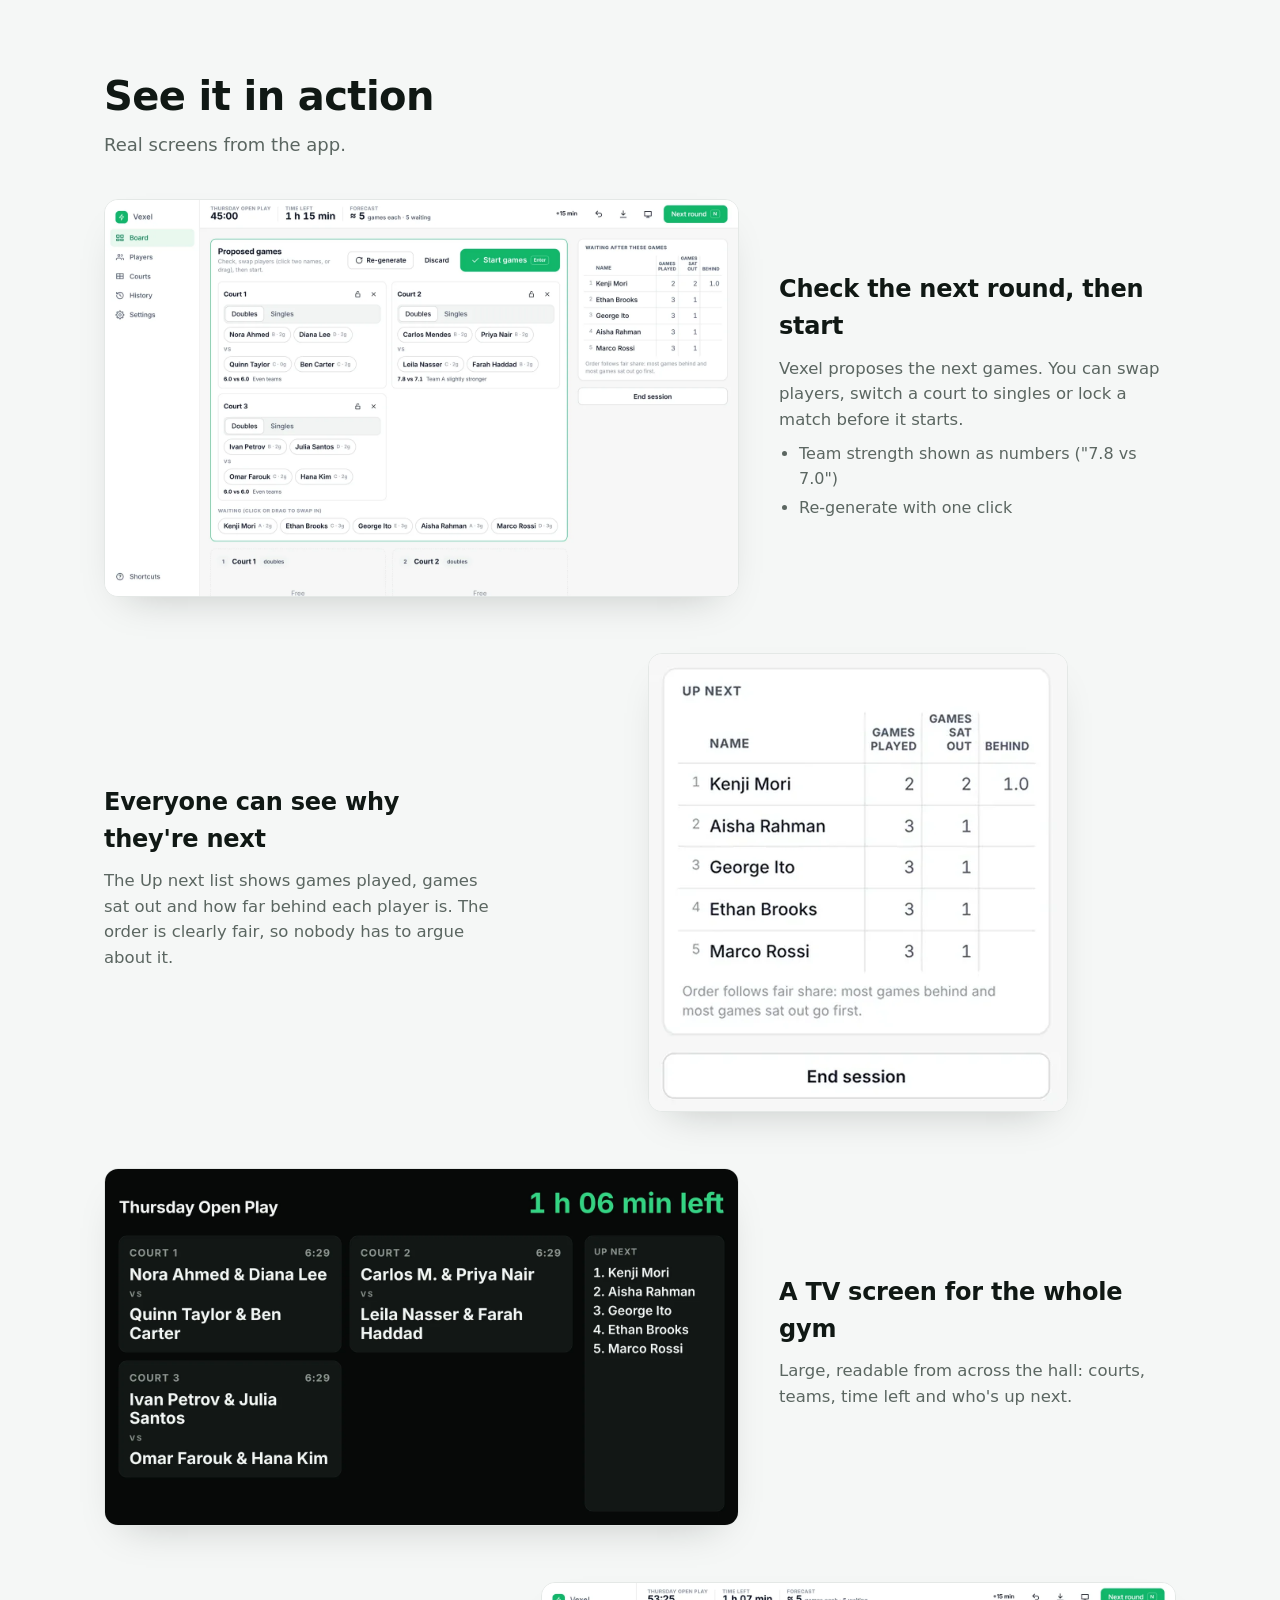
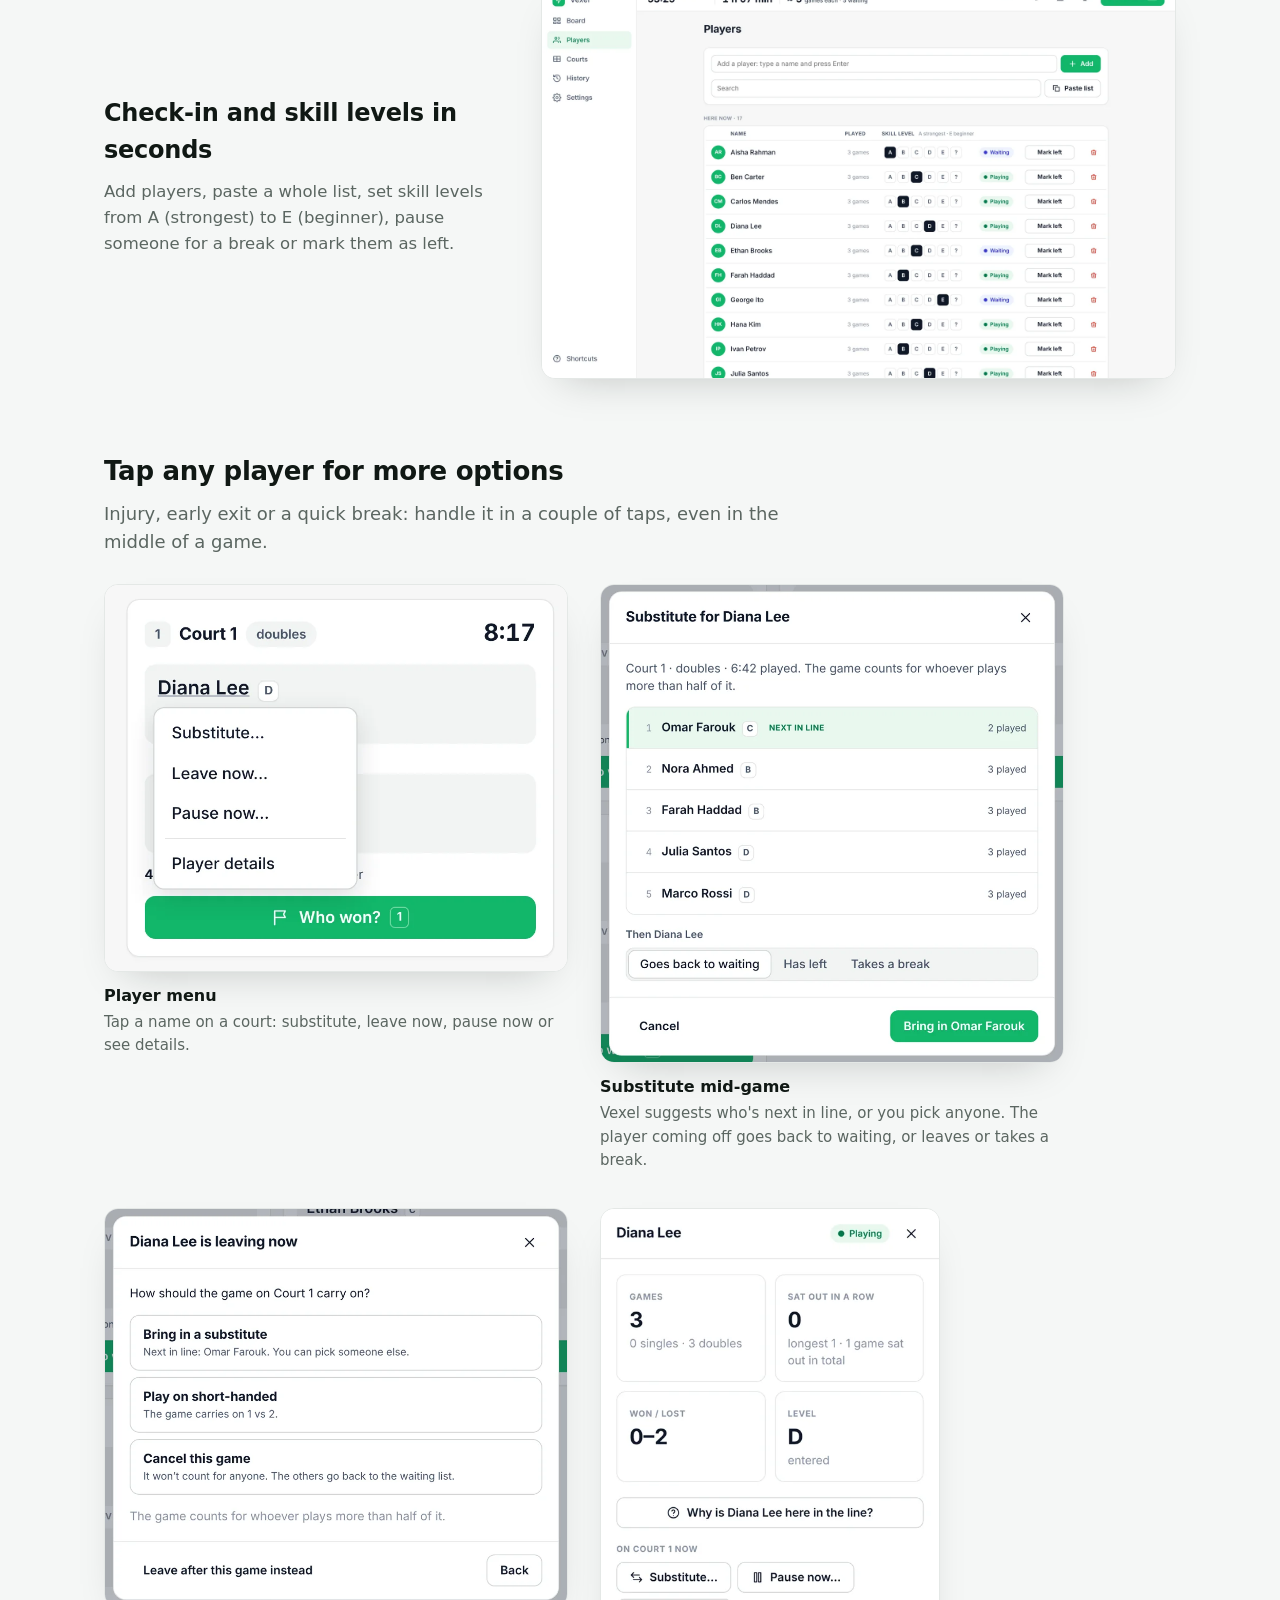
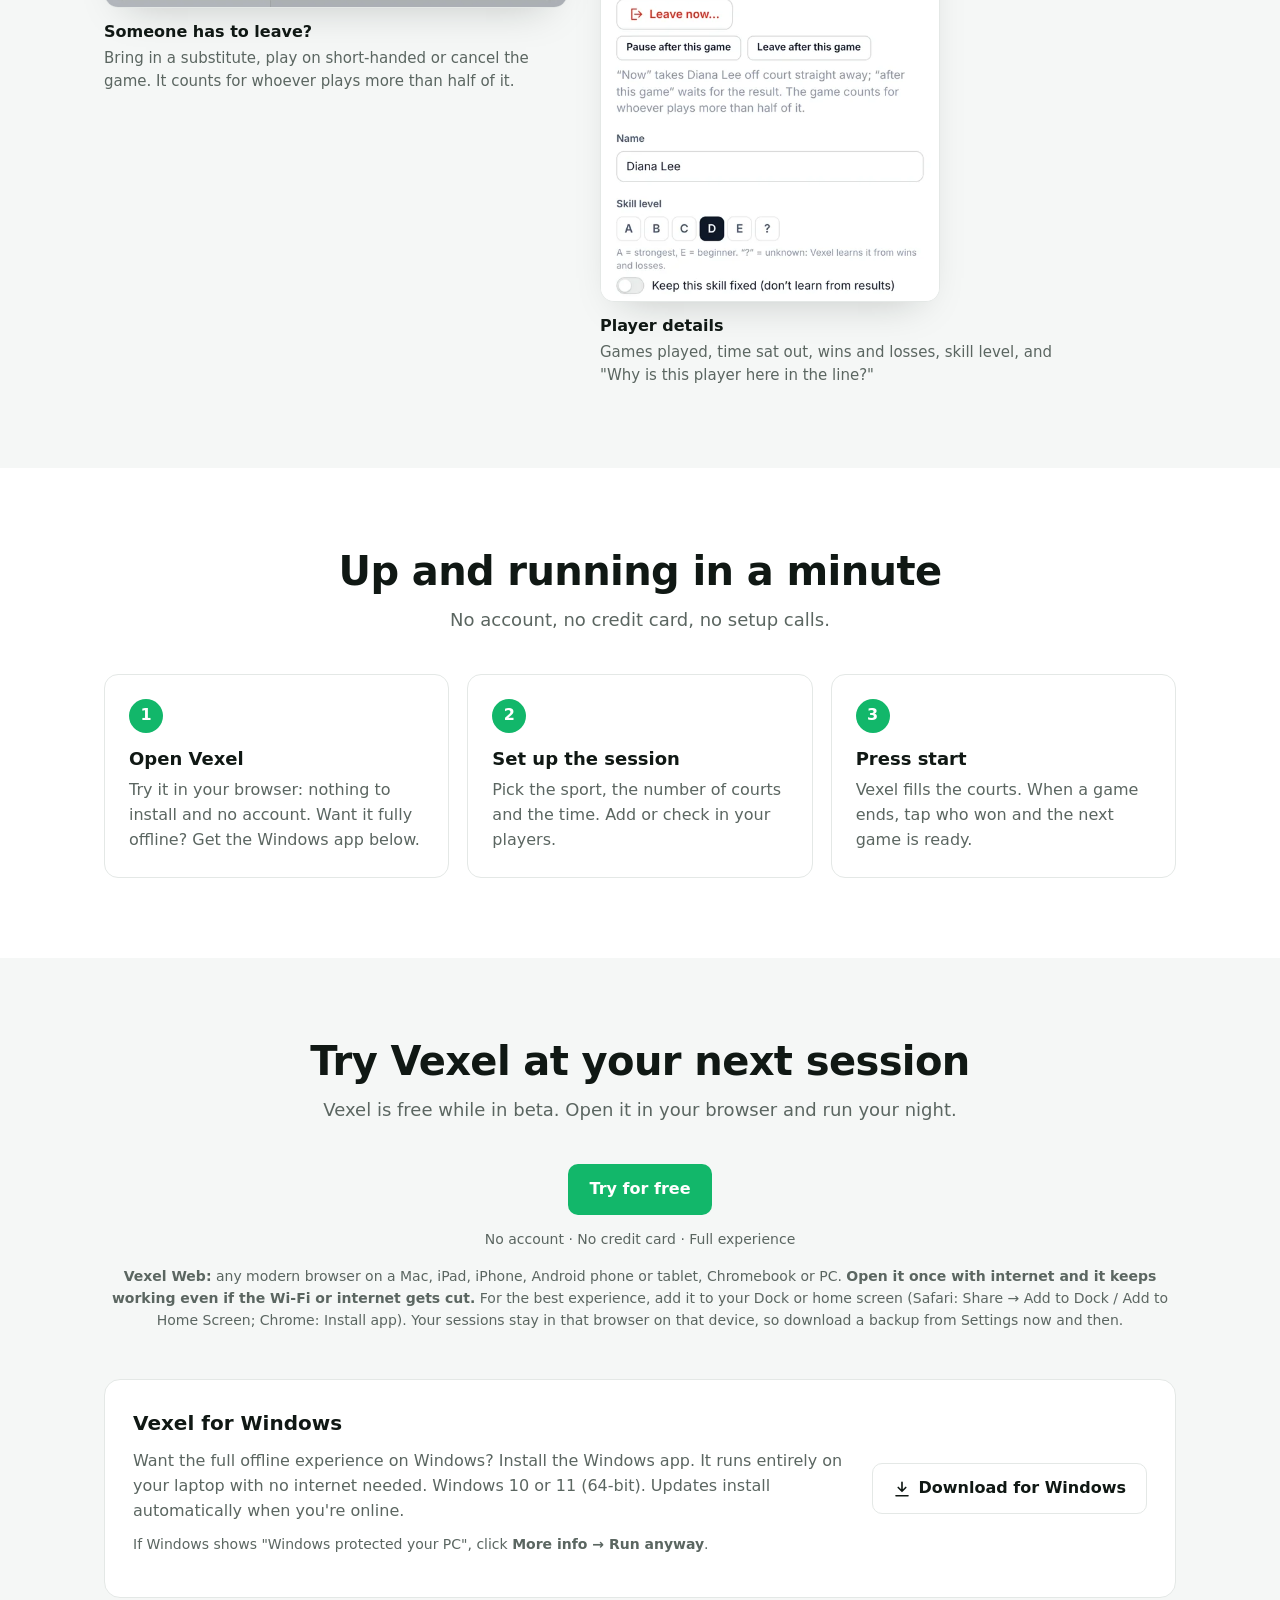
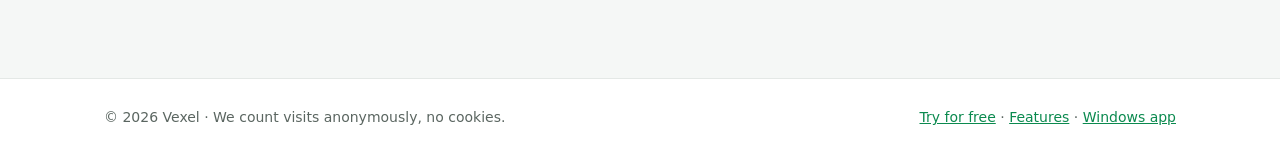
==== commit ae76c270: "Website: add GoatCounter (cookieless) visit and click counting on the landing page Co-Authored-By: C" ====
--- a/index.html
+++ b/index.html
@@ -141,7 +141,7 @@
       <a href="#features">Features</a>
       <a href="#look">See it</a>
       <a href="#get">Get Vexel</a>
-      <a class="btn primary small" href="app/">Try for free</a>
+      <a class="btn primary small" href="app/" data-goatcounter-click="try-free-nav" data-goatcounter-title="Try for free (top bar)">Try for free</a>
     </nav>
   </div>
 </header>
@@ -153,7 +153,7 @@
       <h1>Fair court rotation, without the arguments.</h1>
       <p class="lead">Vexel decides who plays next so everyone gets equal games, fair waits and balanced teams, even when people arrive late, leave early or take a break.</p>
       <div class="cta">
-        <a class="btn primary" href="app/">Try for free</a>
+        <a class="btn primary" href="app/" data-goatcounter-click="try-free-hero" data-goatcounter-title="Try for free (hero)">Try for free</a>
       </div>
       <p class="note">No account · No credit card · Full experience</p>
       <p class="note" style="margin-top:6px"><b>Works even if the Wi-Fi drops.</b> Once Vexel has loaded, it keeps running with no internet.</p>
@@ -312,7 +312,7 @@
       <h2>Try Vexel at your next session</h2>
       <p class="sub">Vexel is free while in beta. Open it in your browser and run your night.</p>
       <div class="cta" style="justify-content:center">
-        <a class="btn primary" href="app/">Try for free</a>
+        <a class="btn primary" href="app/" data-goatcounter-click="try-free-bottom" data-goatcounter-title="Try for free (bottom)">Try for free</a>
       </div>
       <p class="note">No account · No credit card · Full experience</p>
       <p class="req"><b>Vexel Web:</b> any modern browser on a Mac, iPad, iPhone, Android phone or tablet, Chromebook or PC. <b>Open it once with internet and it keeps working even if the Wi-Fi or internet gets cut.</b> For the best experience, add it to your Dock or home screen (Safari: Share → Add to Dock / Add to Home Screen; Chrome: Install app). Your sessions stay in that browser on that device, so download a backup from Settings now and then.</p>
@@ -323,7 +323,7 @@
           <p style="margin:0;color:var(--muted)">Want the full offline experience on Windows? Install the Windows app. It runs entirely on your laptop with no internet needed. Windows 10 or 11 (64-bit). Updates install automatically when you're online.</p>
           <p class="req" style="margin-top:10px">If Windows shows "Windows protected your PC", click <b>More info → Run anyway</b>.</p>
         </div>
-        <a class="btn ghost" href="https://github.com/clisdan/vexel-releases/releases/latest">
+        <a class="btn ghost" href="https://github.com/clisdan/vexel-releases/releases/latest" data-goatcounter-click="download-windows" data-goatcounter-title="Download for Windows">
           <svg width="18" height="18" viewBox="0 0 24 24" fill="none" stroke="currentColor" stroke-width="2.2" stroke-linecap="round" stroke-linejoin="round" aria-hidden="true"><path d="M12 3v12m0 0l-5-5m5 5l5-5M4 21h16"/></svg>
           Download for Windows
         </a>
@@ -334,10 +334,11 @@
 
 <footer>
   <div class="wrap">
-    <span>© 2026 Vexel</span>
+    <span>© 2026 Vexel · We count visits anonymously, no cookies.</span>
     <span><a href="app/">Try for free</a> · <a href="#features">Features</a> · <a href="https://github.com/clisdan/vexel-releases/releases/latest">Windows app</a></span>
   </div>
 </footer>
 
+<script data-goatcounter="https://clisdan.goatcounter.com/count" async src="//gc.zgo.at/count.js"></script>
 </body>
 </html>
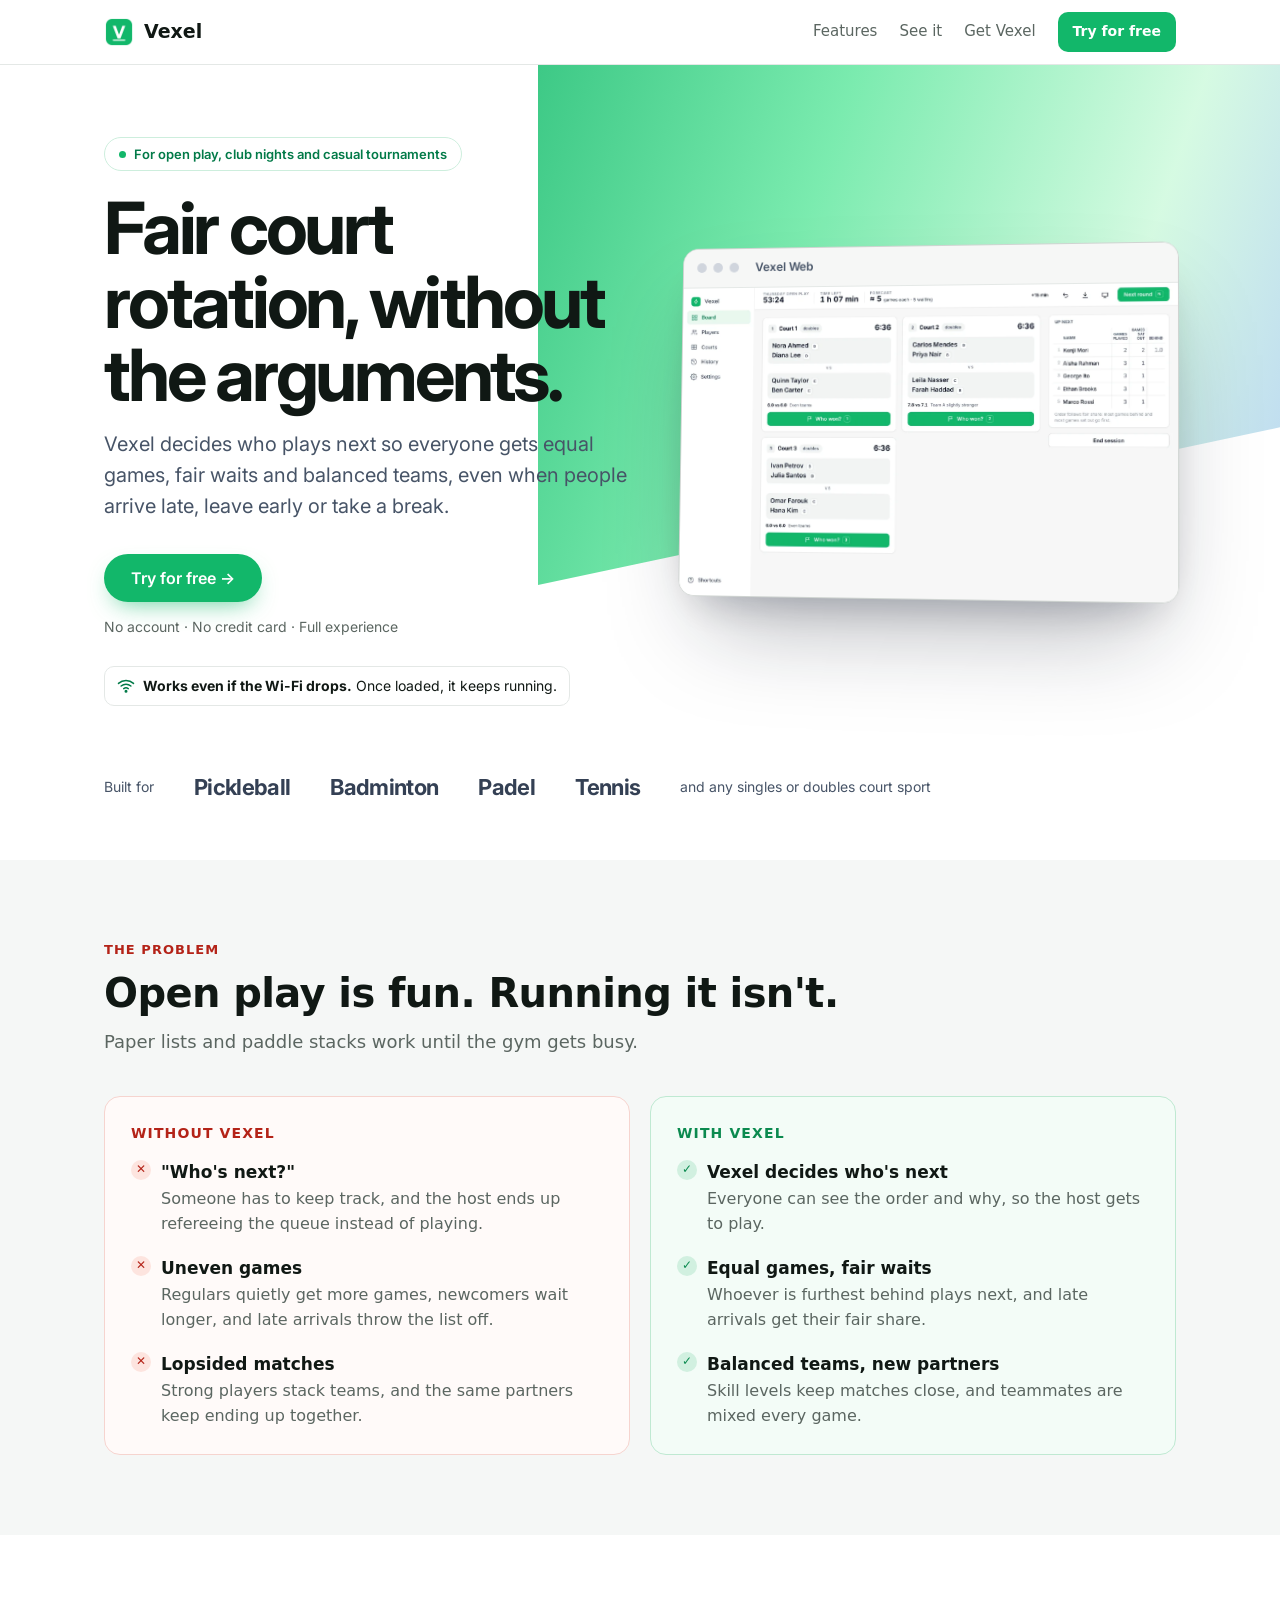
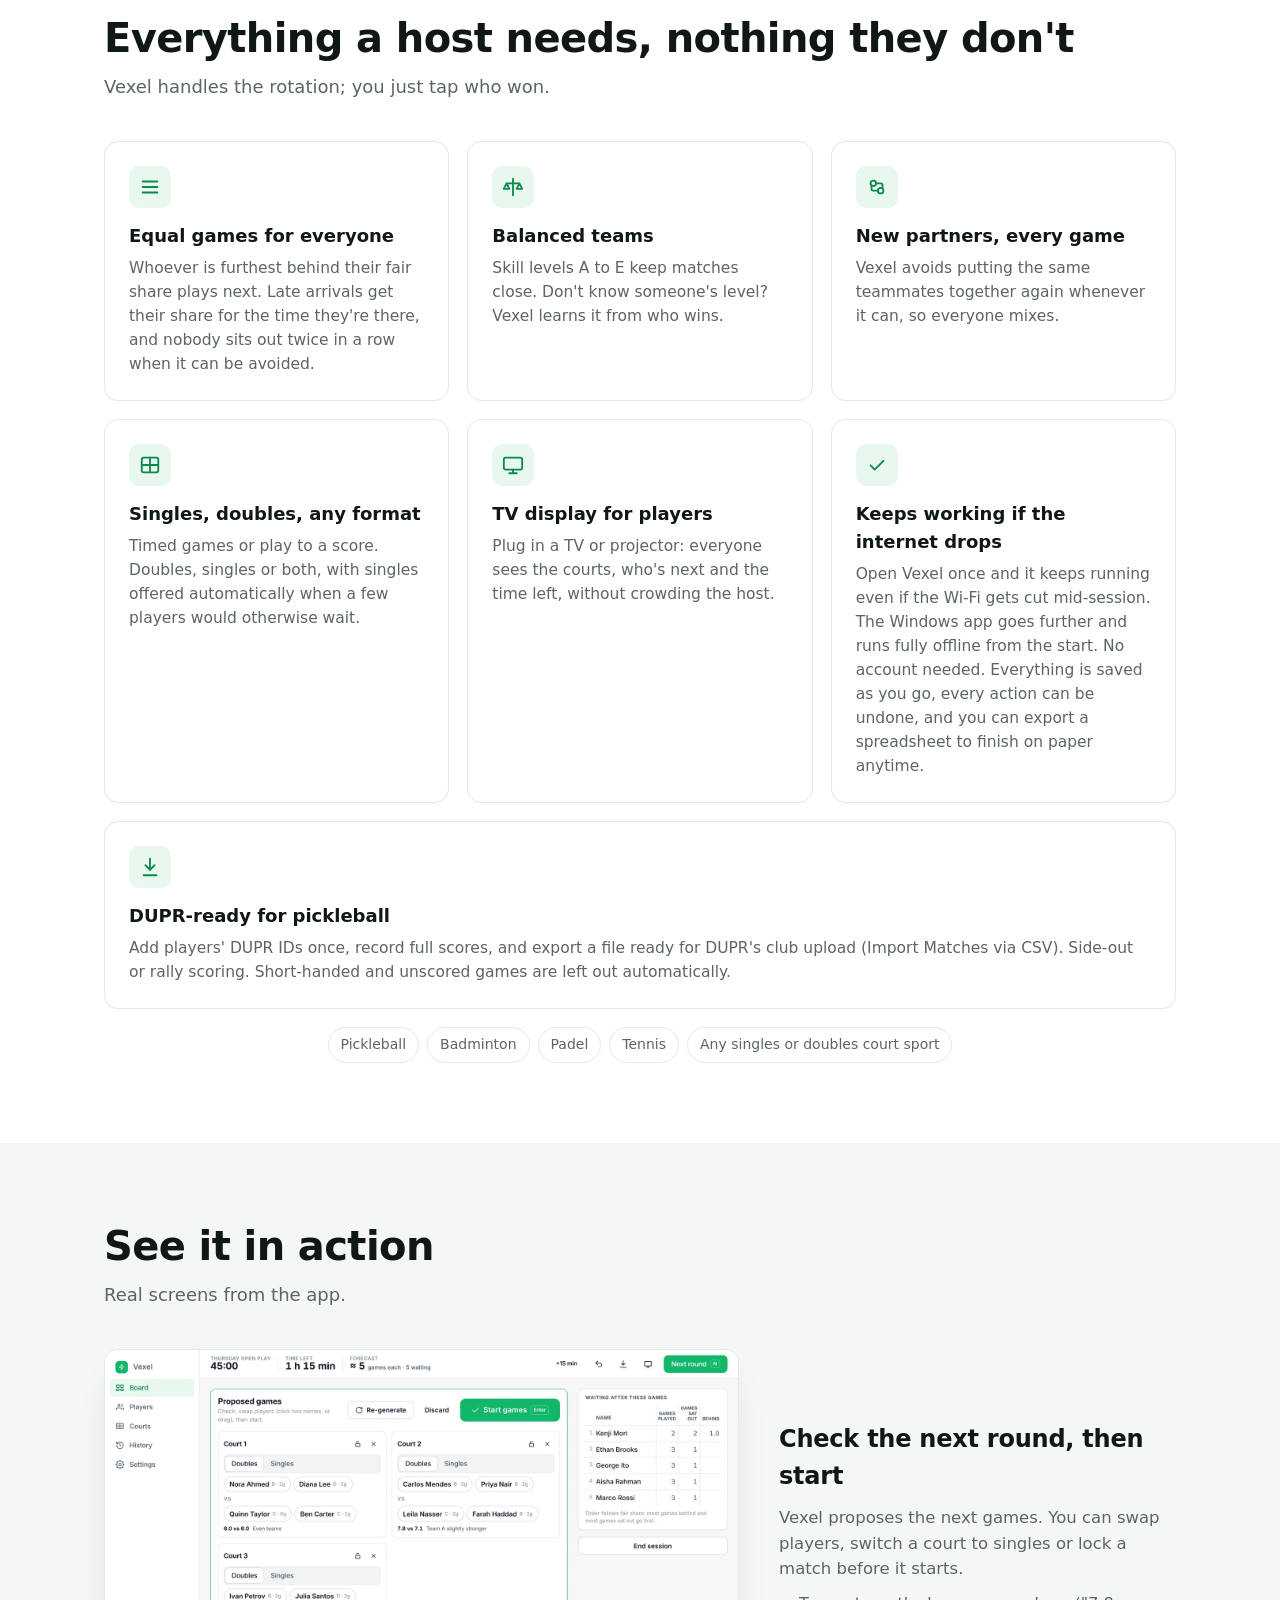
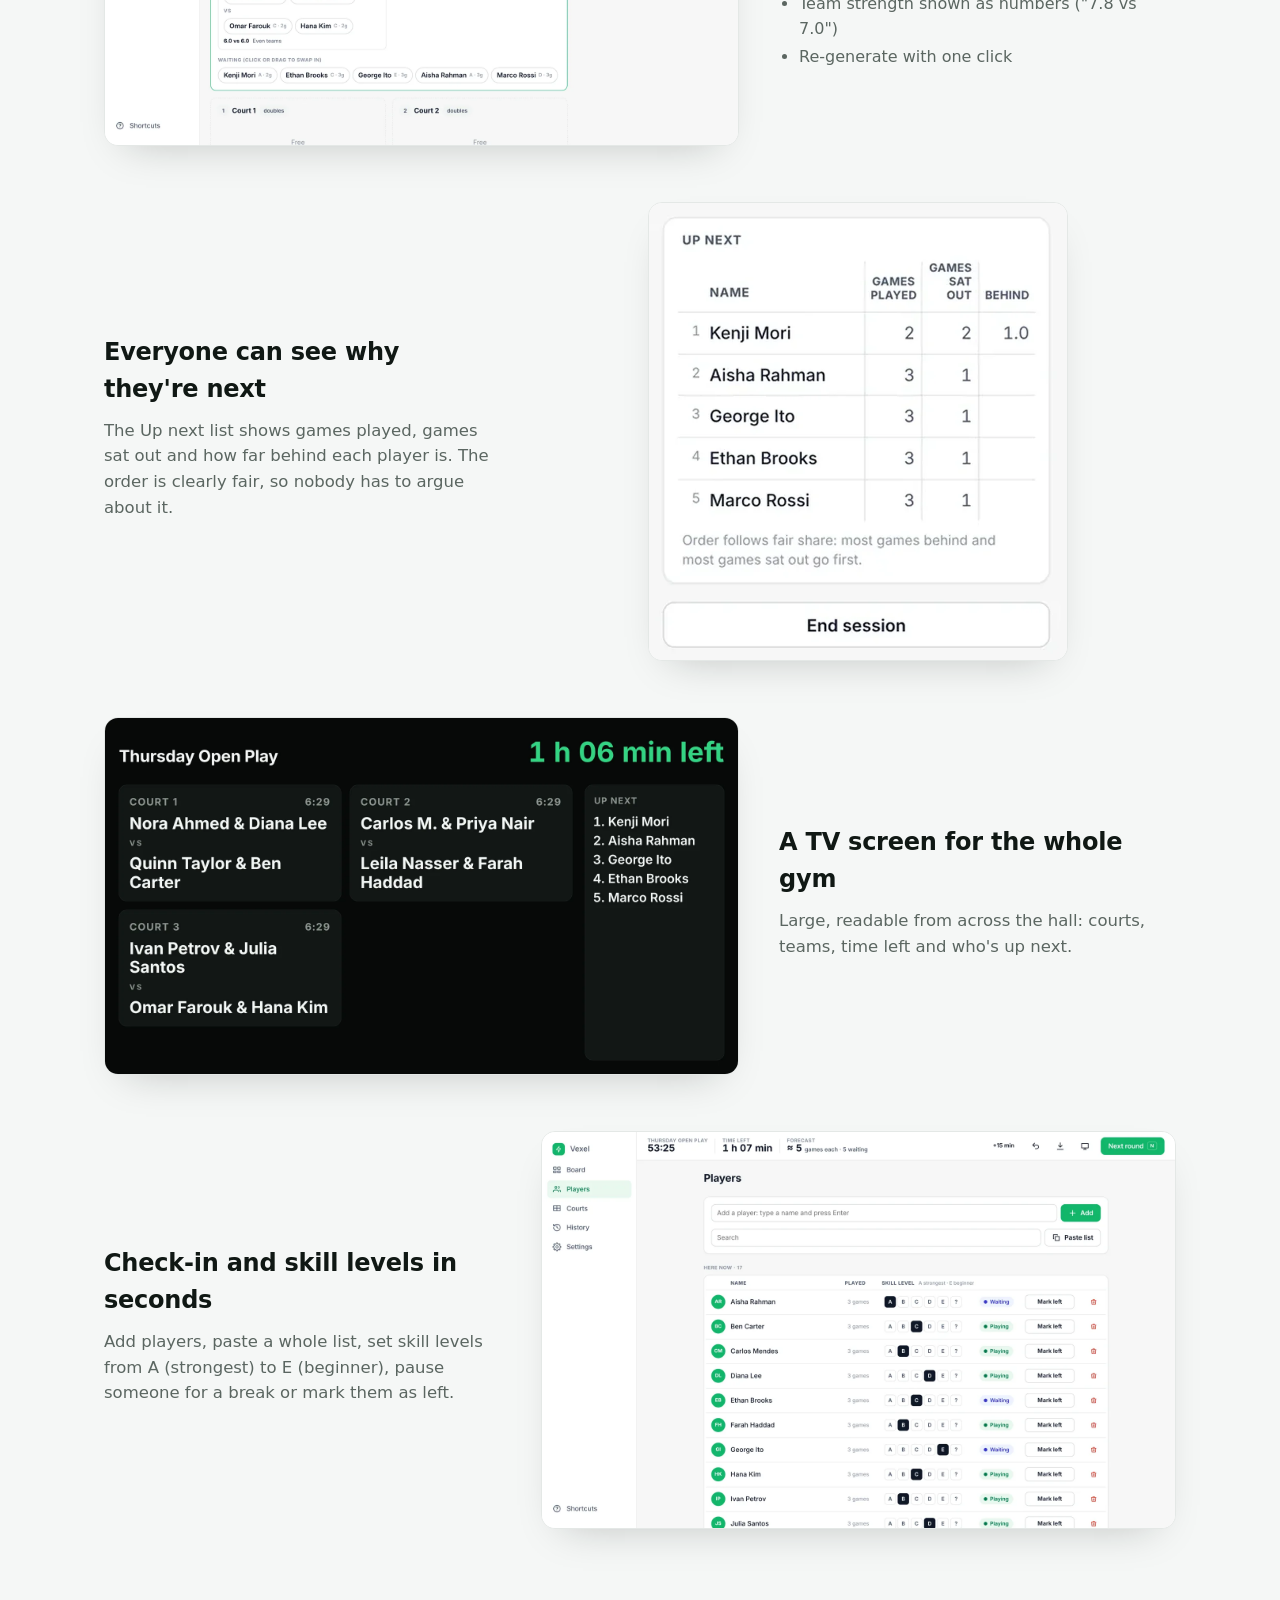
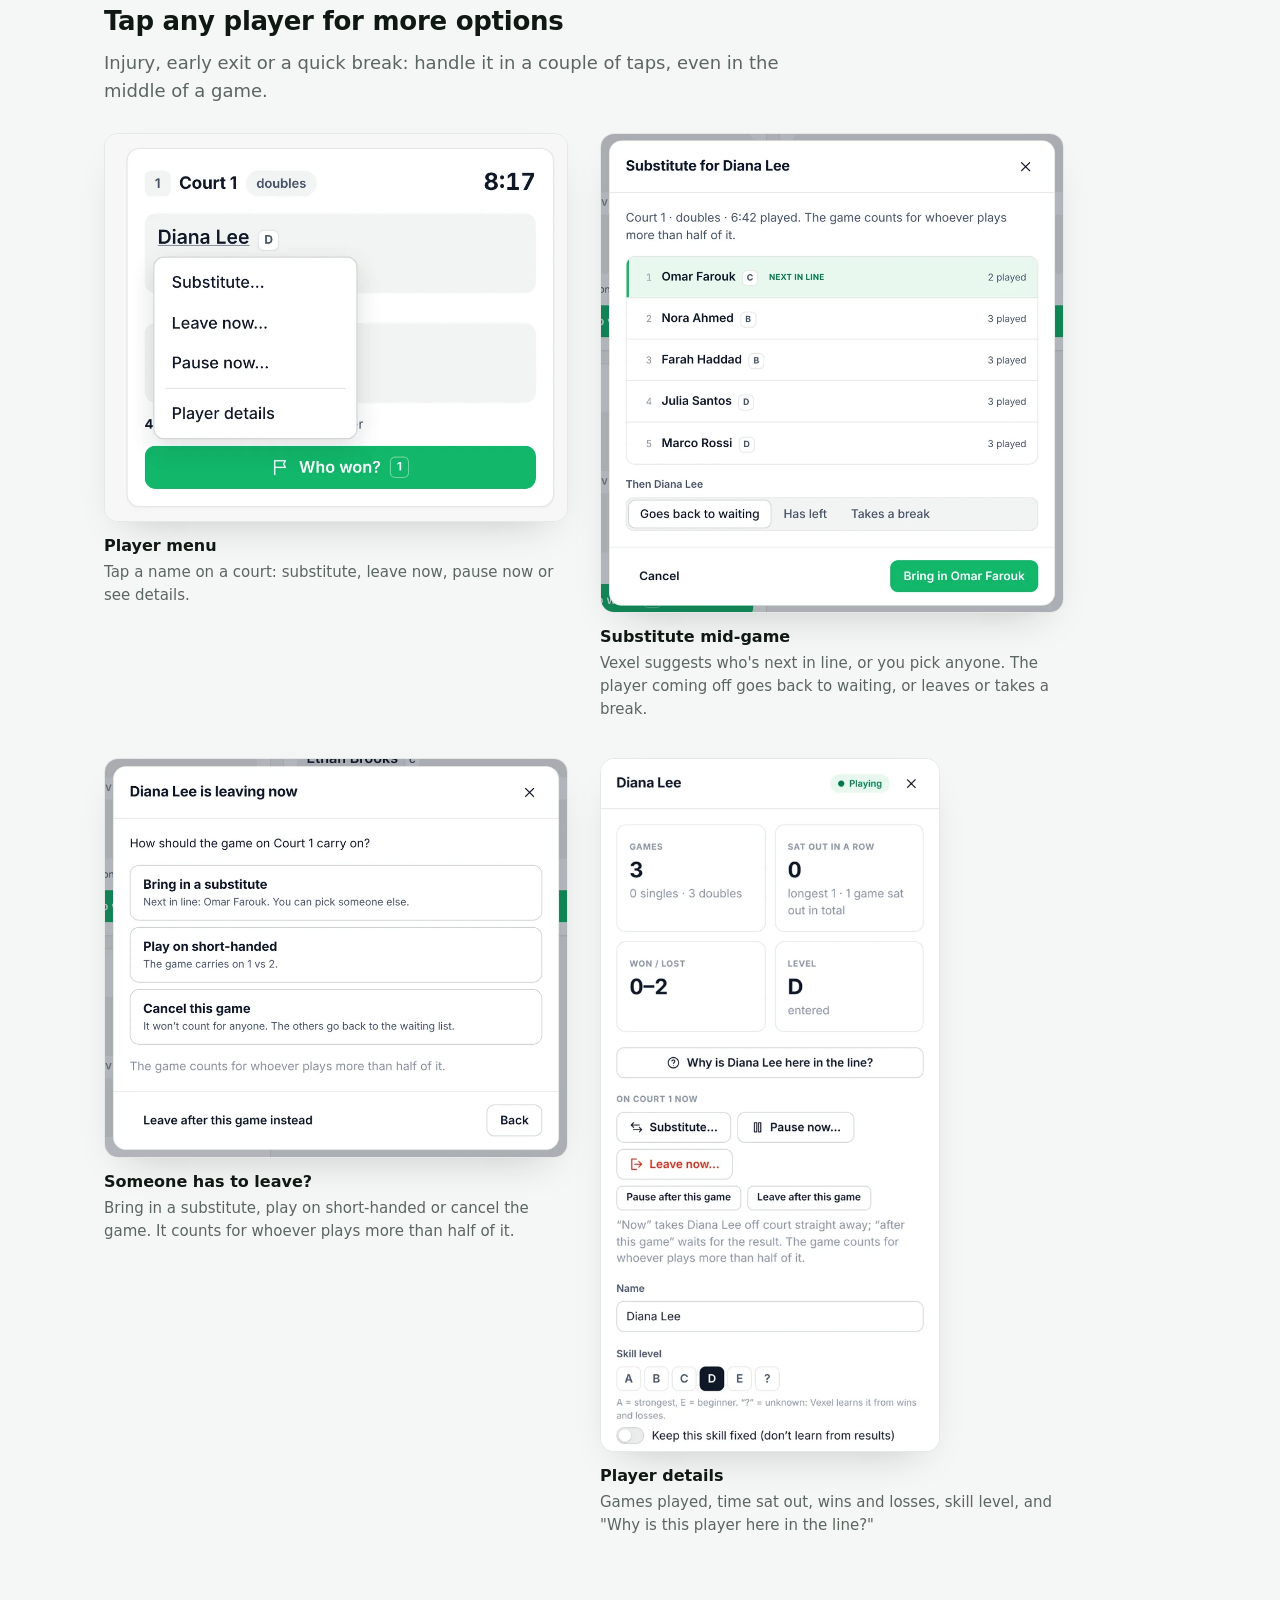
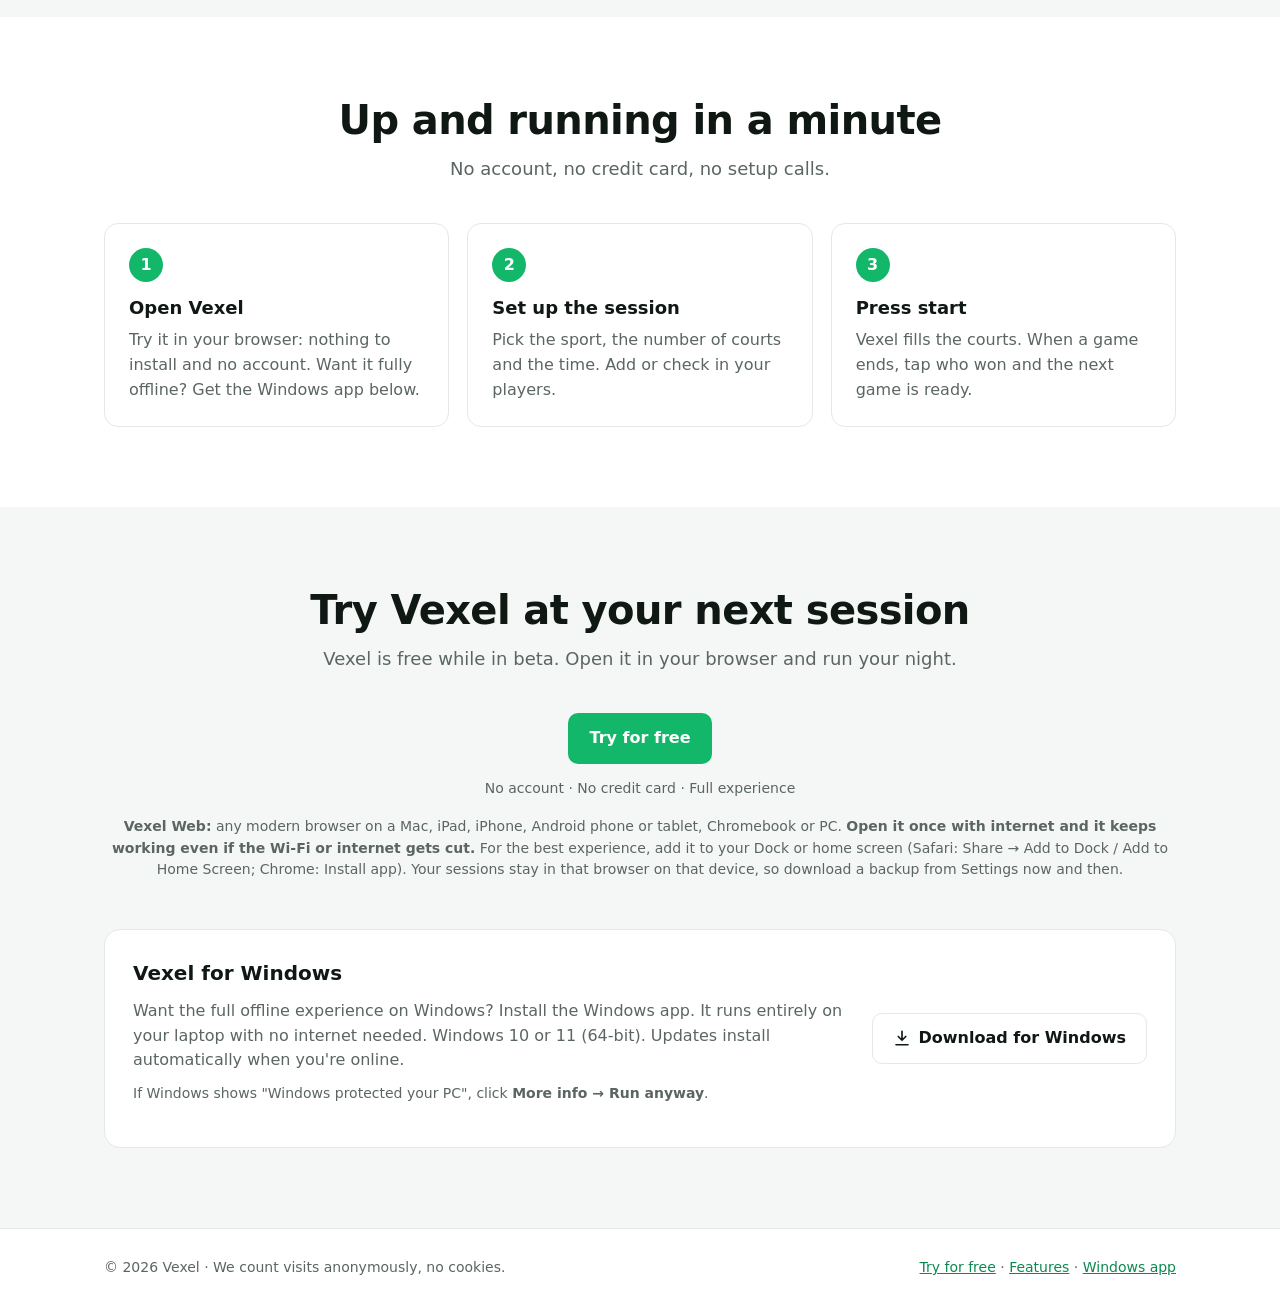
==== commit 1f132c79: "Website: Stripe-inspired hero (gradient band, tilted board screenshot, Built for strip) Co-Authored-" ====
--- a/index.html
+++ b/index.html
@@ -9,6 +9,8 @@
 <meta property="og:description" content="Equal games, fair waits and balanced teams for open play and club nights. Try it free in your browser.">
 <meta property="og:image" content="img/board.webp">
 <link rel="icon" href="img/icon.png">
+<link rel="preconnect" href="https://fonts.googleapis.com">
+<link rel="stylesheet" href="https://fonts.googleapis.com/css2?family=Inter:wght@400;500;600;700&display=swap">
 <style>
   :root {
     --bg: #ffffff; --soft: #f5f7f6; --line: #e4e8e6; --ink: #101814; --muted: #5b6661;
@@ -130,6 +132,45 @@
     section { padding: 60px 0; }
     .hero { padding-top: 48px; }
   }
+
+  /* Hero v2 (Stripe-inspired) */
+  .hx{position:relative;overflow:hidden;padding:72px 0 0;font-family:Inter,"Segoe UI Variable","Segoe UI",system-ui,sans-serif;background:#fff}
+  .hx .band{position:absolute;left:42%;top:-300px;width:95%;height:820px;transform:skewY(-12deg);transform-origin:top left;background:linear-gradient(110deg,#12b76a 0%,#6ce9a6 30%,#d1fadf 55%,#a4bcfd 82%,#e0eaff 100%);opacity:.9;animation:hxdrift 16s ease-in-out infinite;pointer-events:none}
+  .hx-grid{position:relative;display:grid;grid-template-columns:1.05fr 1fr;gap:40px;align-items:center}
+  .hx .pill{display:inline-flex;align-items:center;gap:8px;padding:6px 14px;border-radius:999px;background:#fff;border:1px solid #cdeedd;font-size:13px;font-weight:600;color:#027a48}
+  .hx .pill i{width:7px;height:7px;border-radius:50%;background:var(--green);animation:hxpulse 2.4s ease-out infinite}
+  .hx h1{font-size:clamp(40px,6.2vw,72px);line-height:1.02;letter-spacing:-.045em;margin:20px 0 0;max-width:none;font-weight:700}
+  .hx .lead{text-align:left;margin:18px 0 0;max-width:540px;color:#475467}
+  .hx .cta{justify-content:flex-start;margin-top:32px}
+  .hx .btn.primary{border-radius:999px;min-height:48px;padding:0 26px;box-shadow:0 10px 24px -10px rgba(18,183,106,.7);transition:transform .18s ease,background .18s ease}
+  .hx .btn.primary:hover{transform:translateY(-1px)}
+  .hx .note{margin-top:14px}
+  .hx .wifi{display:inline-flex;align-items:center;gap:8px;margin-top:14px;padding:8px 12px;border-radius:10px;background:#fff;border:1px solid var(--line);font-size:14px;color:var(--ink)}
+  .hx .wifi svg{flex:none;color:#027a48}
+  .hx .frame{border-radius:16px;border:1px solid #cfd4d1;background:#fff;overflow:hidden;box-shadow:0 50px 100px -30px rgba(16,24,40,.35),0 20px 40px -20px rgba(16,24,40,.25);transform:perspective(1600px) rotateY(-8deg) rotateX(3deg);animation:hxfloat 8s ease-in-out infinite}
+  .hx .frame .bar{display:flex;align-items:center;gap:7px;padding:10px 14px;background:#f6f7f6;border-bottom:1px solid var(--line)}
+  .hx .frame .bar span{width:10px;height:10px;border-radius:50%;background:#d0d5dd}
+  .hx .frame .bar em{margin-left:10px;font-style:normal;font-size:12px;font-weight:600;color:#475467}
+  .hx .frame img{display:block;width:100%;height:auto}
+  .hx .built{position:relative;display:flex;flex-wrap:wrap;align-items:center;gap:14px 40px;padding:64px 0 56px;color:#344054}
+  .hx .built small{font-size:14px;color:#475467}
+  .hx .built b{font-size:22px;letter-spacing:-.03em}
+  .hx .fu{animation:hxup .8s cubic-bezier(.2,.7,.2,1) both}
+  .hx .d1{animation-delay:.08s}.hx .d2{animation-delay:.18s}.hx .d3{animation-delay:.3s}.hx .d4{animation-delay:.42s}
+  @keyframes hxup{from{opacity:0;transform:translateY(24px)}to{opacity:1;transform:none}}
+  @keyframes hxdrift{0%,100%{transform:skewY(-12deg) translateX(0)}50%{transform:skewY(-12deg) translateX(-34px)}}
+  @keyframes hxfloat{0%,100%{translate:0 0}50%{translate:0 -10px}}
+  @keyframes hxpulse{0%{box-shadow:0 0 0 0 rgba(18,183,106,.55)}70%{box-shadow:0 0 0 8px rgba(18,183,106,0)}100%{box-shadow:0 0 0 0 rgba(18,183,106,0)}}
+  @media (max-width:900px){
+    .hx{padding-top:40px}
+    .hx-grid{grid-template-columns:1fr}
+    .hx .band{left:20%;top:-420px;opacity:.45}
+    .hx .frame{transform:none}
+    .hx .built{gap:10px 24px;padding:44px 0}
+    .hx .built b{font-size:19px}
+  }
+  @media (max-width:520px){.hx .cta .btn{width:100%;justify-content:center}}
+  @media (prefers-reduced-motion:reduce){.hx .fu,.hx .band,.hx .frame,.hx .pill i{animation:none}}
 </style>
 </head>
 <body>
@@ -147,17 +188,30 @@
 </header>
 
 <main>
-  <section class="hero">
+  <section class="hx">
+    <div class="band" aria-hidden="true"></div>
     <div class="wrap">
-      <span class="eyebrow">For open play, club nights and casual tournaments</span>
-      <h1>Fair court rotation, without the arguments.</h1>
-      <p class="lead">Vexel decides who plays next so everyone gets equal games, fair waits and balanced teams, even when people arrive late, leave early or take a break.</p>
-      <div class="cta">
-        <a class="btn primary" href="app/" data-goatcounter-click="try-free-hero" data-goatcounter-title="Try for free (hero)">Try for free</a>
-      </div>
-      <p class="note">No account · No credit card · Full experience</p>
-      <p class="note" style="margin-top:6px"><b>Works even if the Wi-Fi drops.</b> Once Vexel has loaded, it keeps running with no internet.</p>
-      <div class="shot"><img src="img/board.webp" width="1600" height="1000" alt="Vexel live board: three courts in play with balanced teams and an Up next list"></div>
+      <div class="hx-grid">
+        <div>
+          <span class="pill fu"><i></i>For open play, club nights and casual tournaments</span>
+          <h1 class="fu d1">Fair court rotation, without the arguments.</h1>
+          <p class="lead fu d2">Vexel decides who plays next so everyone gets equal games, fair waits and balanced teams, even when people arrive late, leave early or take a break.</p>
+          <div class="cta fu d3">
+            <a class="btn primary" href="app/" data-goatcounter-click="try-free-hero" data-goatcounter-title="Try for free (hero)">Try for free &rarr;</a>
+          </div>
+          <p class="note fu d3">No account · No credit card · Full experience</p>
+          <div class="wifi fu d4"><svg width="18" height="18" viewBox="0 0 24 24" fill="none" stroke="currentColor" stroke-width="2" stroke-linecap="round" stroke-linejoin="round" aria-hidden="true"><path d="M2 8.5a15 15 0 0 1 20 0"/><path d="M5.5 12a10 10 0 0 1 13 0"/><path d="M9 15.5a5 5 0 0 1 6 0"/><circle cx="12" cy="19" r="1"/></svg><span><b>Works even if the Wi-Fi drops.</b> Once loaded, it keeps running.</span></div>
+        </div>
+        <div class="fu d2">
+          <div class="frame">
+            <div class="bar"><span></span><span></span><span></span><em>Vexel Web</em></div>
+            <img src="img/board.webp" width="1600" height="1000" alt="Vexel live board: three courts in play with balanced teams and an Up next list">
+          </div>
+        </div>
+      </div>
+      <div class="built">
+        <small>Built for</small><b>Pickleball</b><b>Badminton</b><b>Padel</b><b>Tennis</b><small>and any singles or doubles court sport</small>
+      </div>
     </div>
   </section>
 
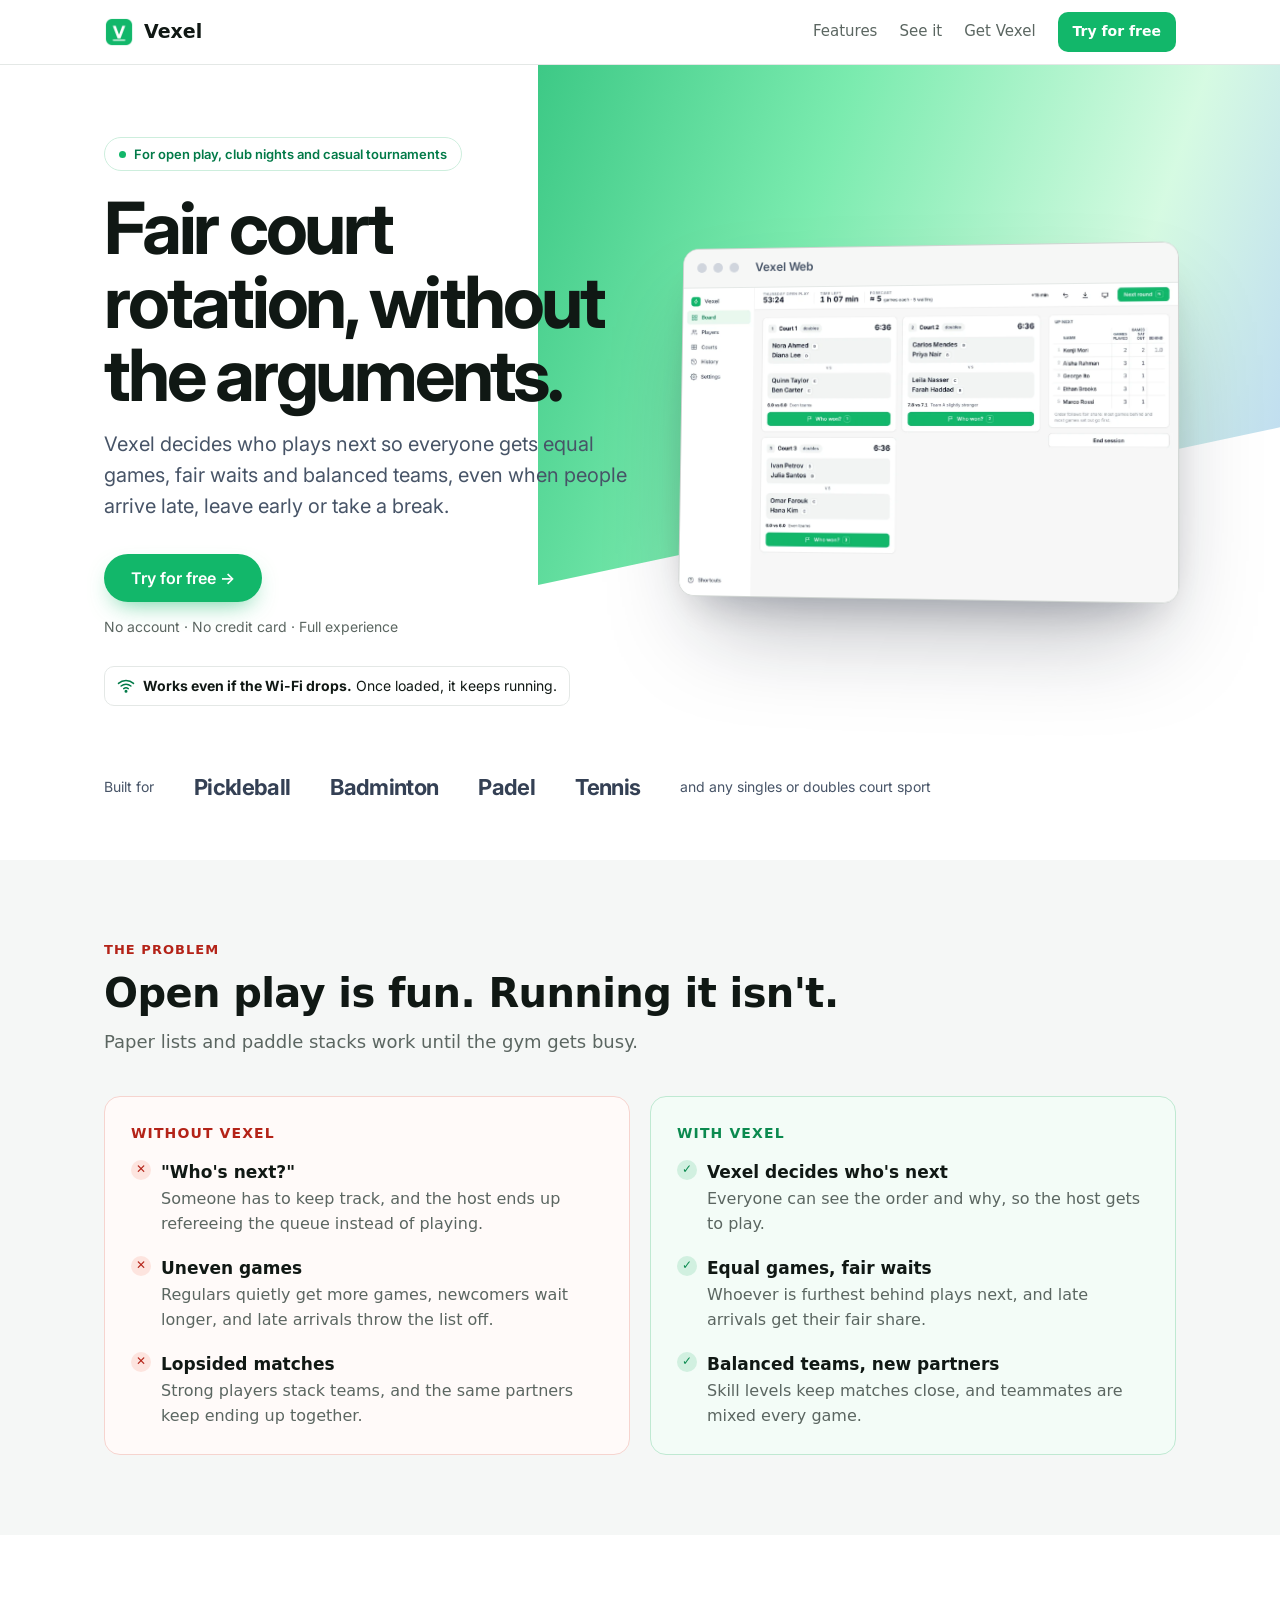
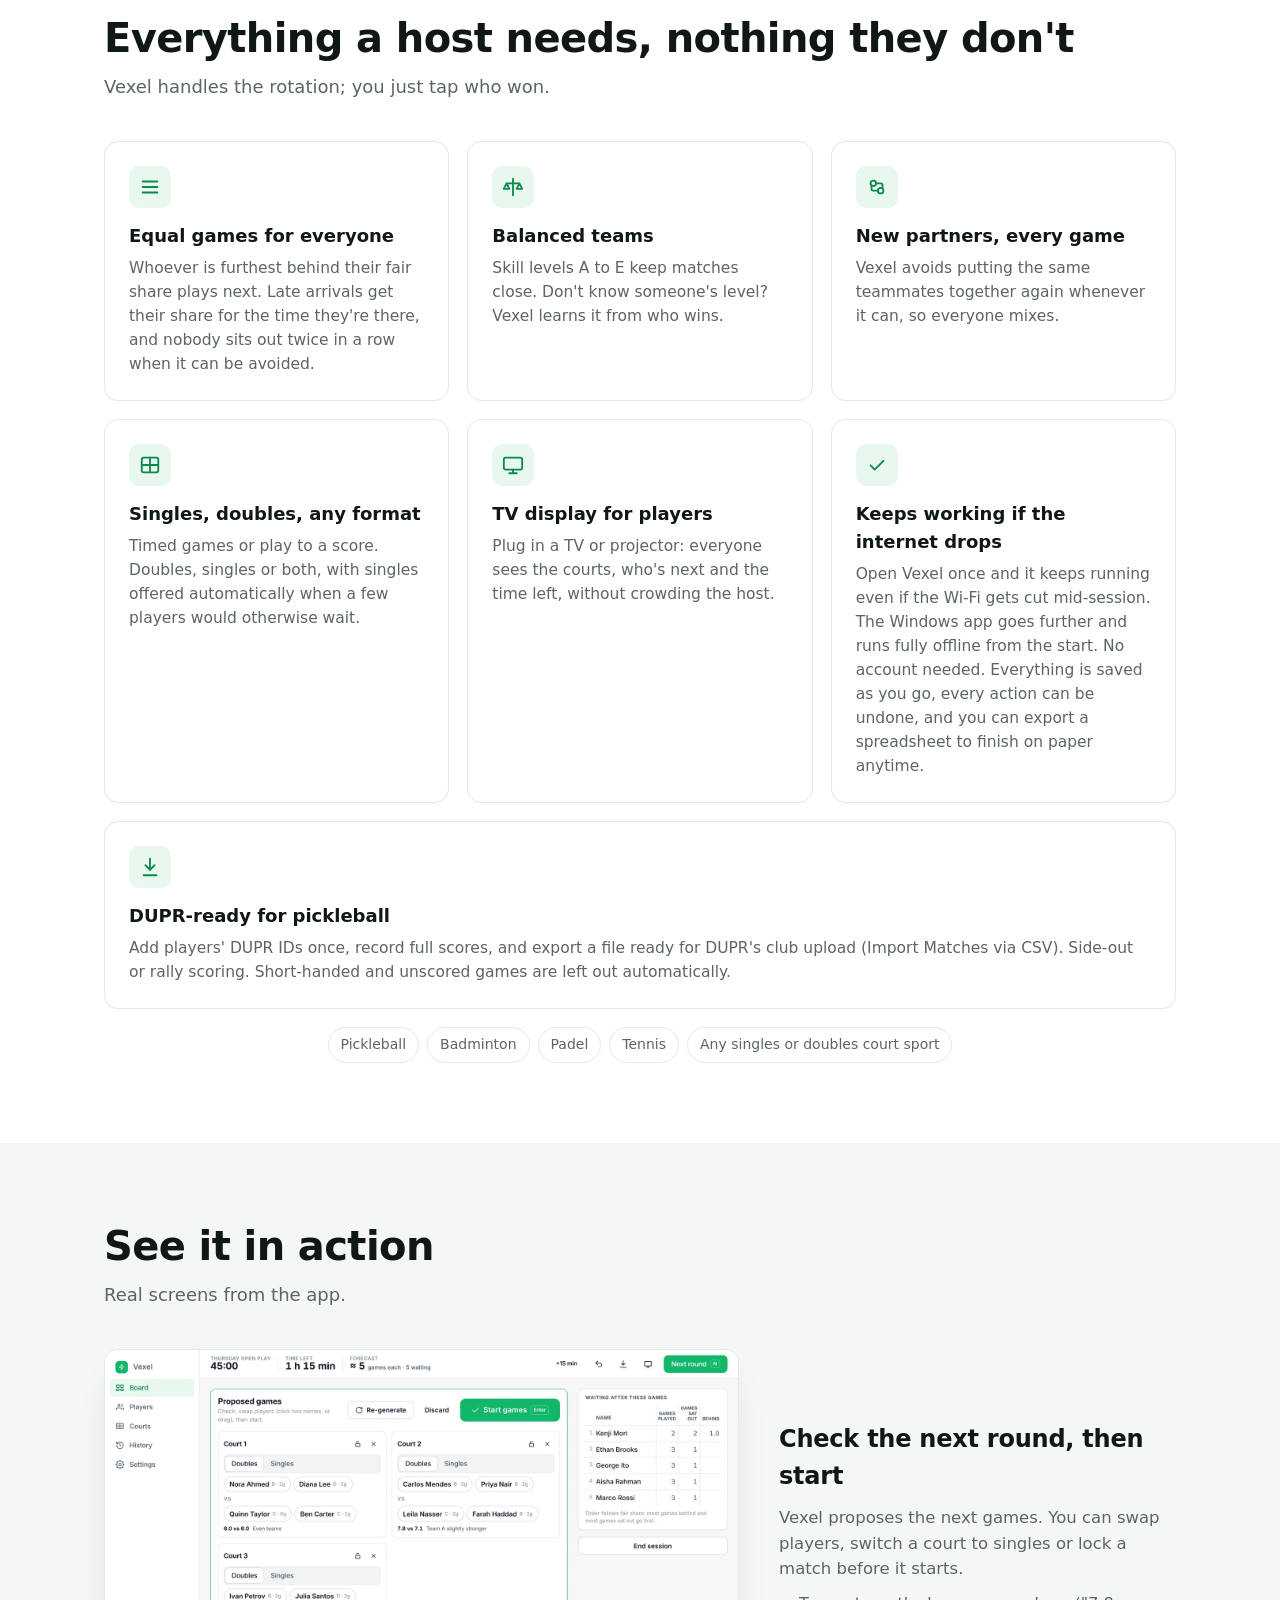
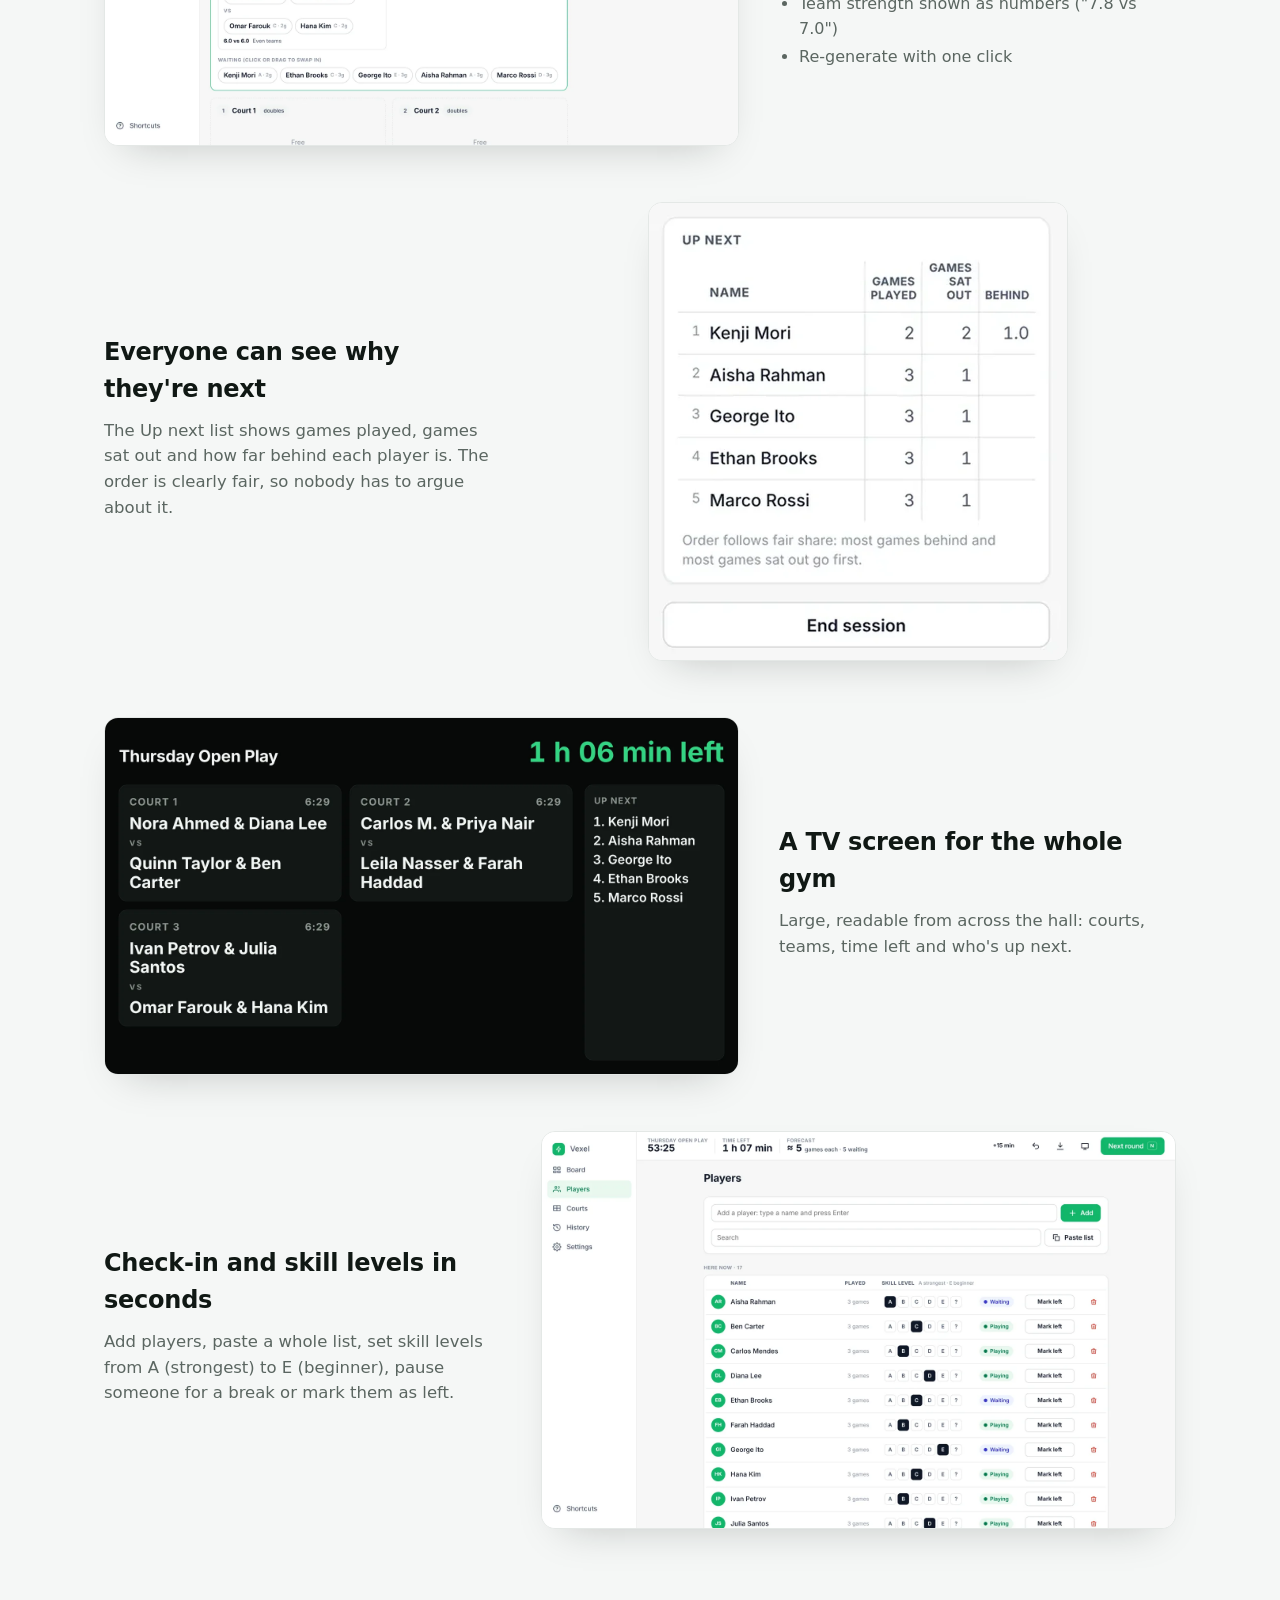
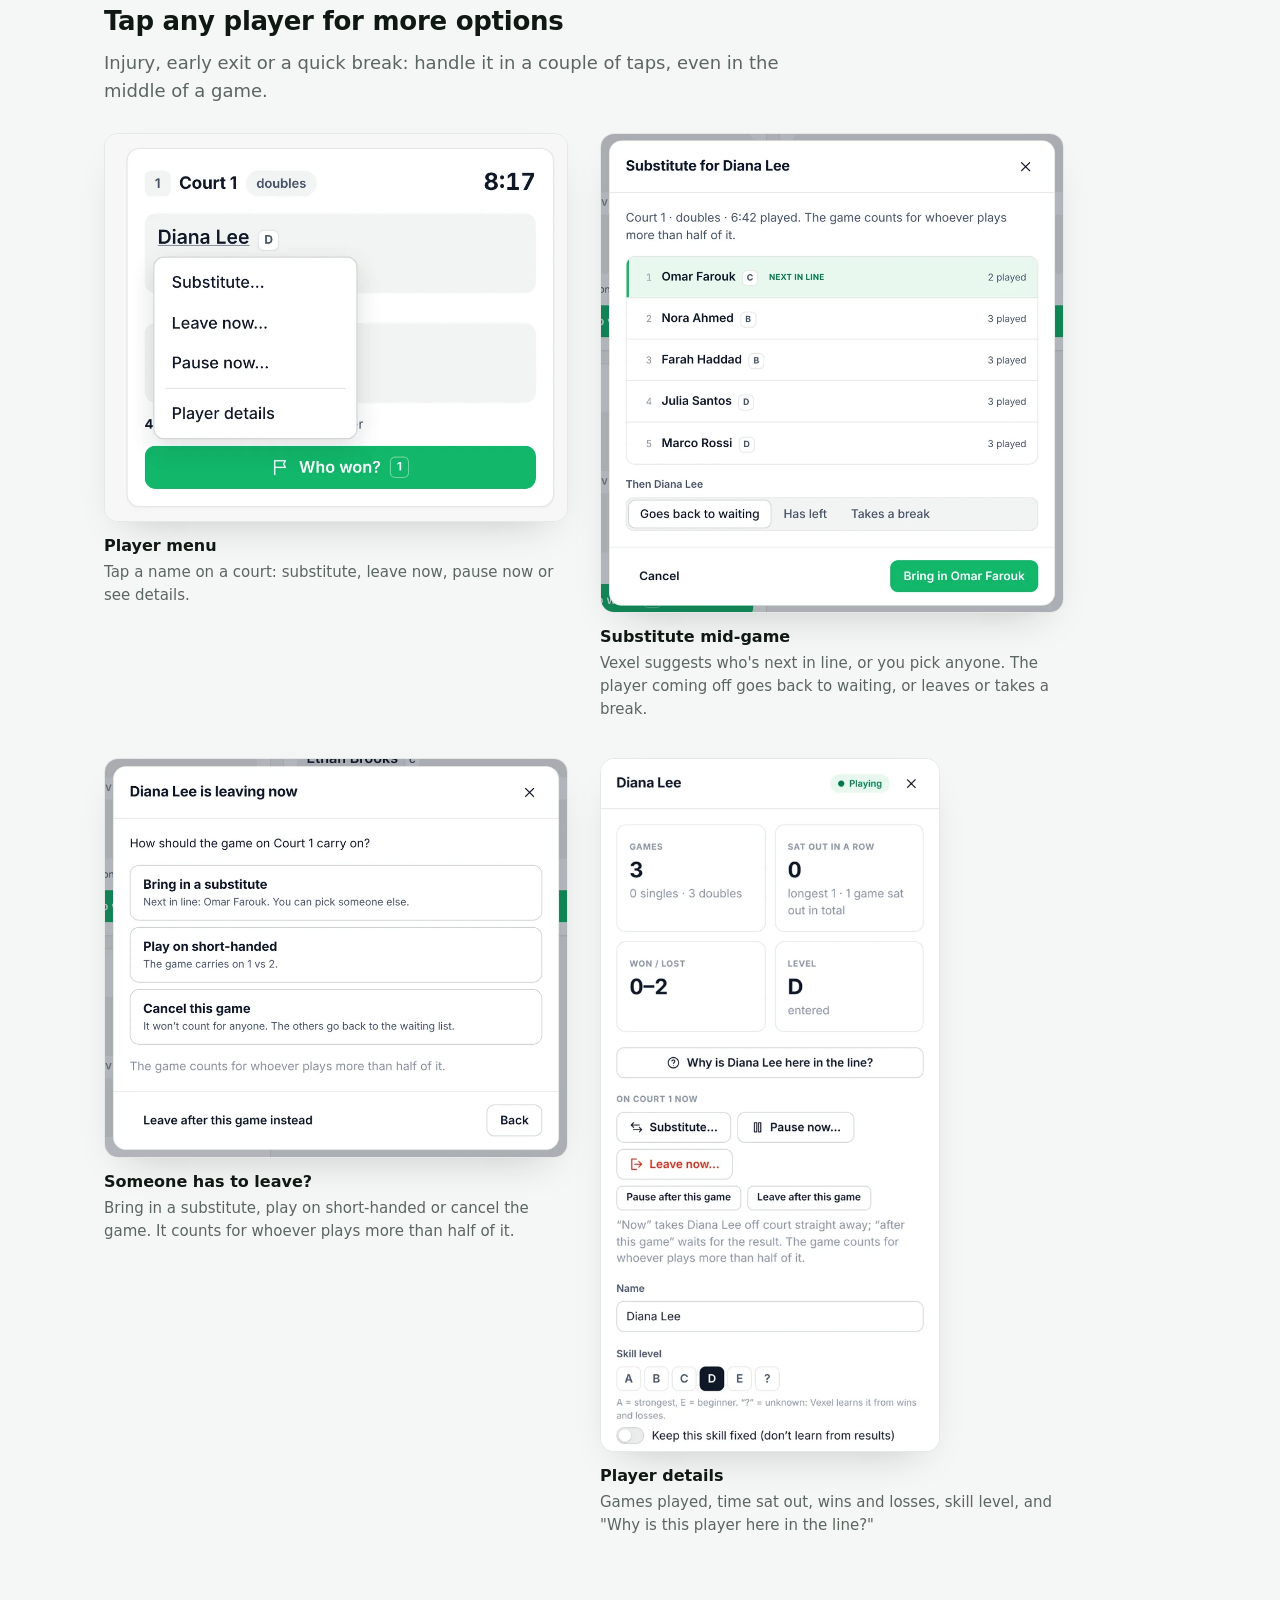
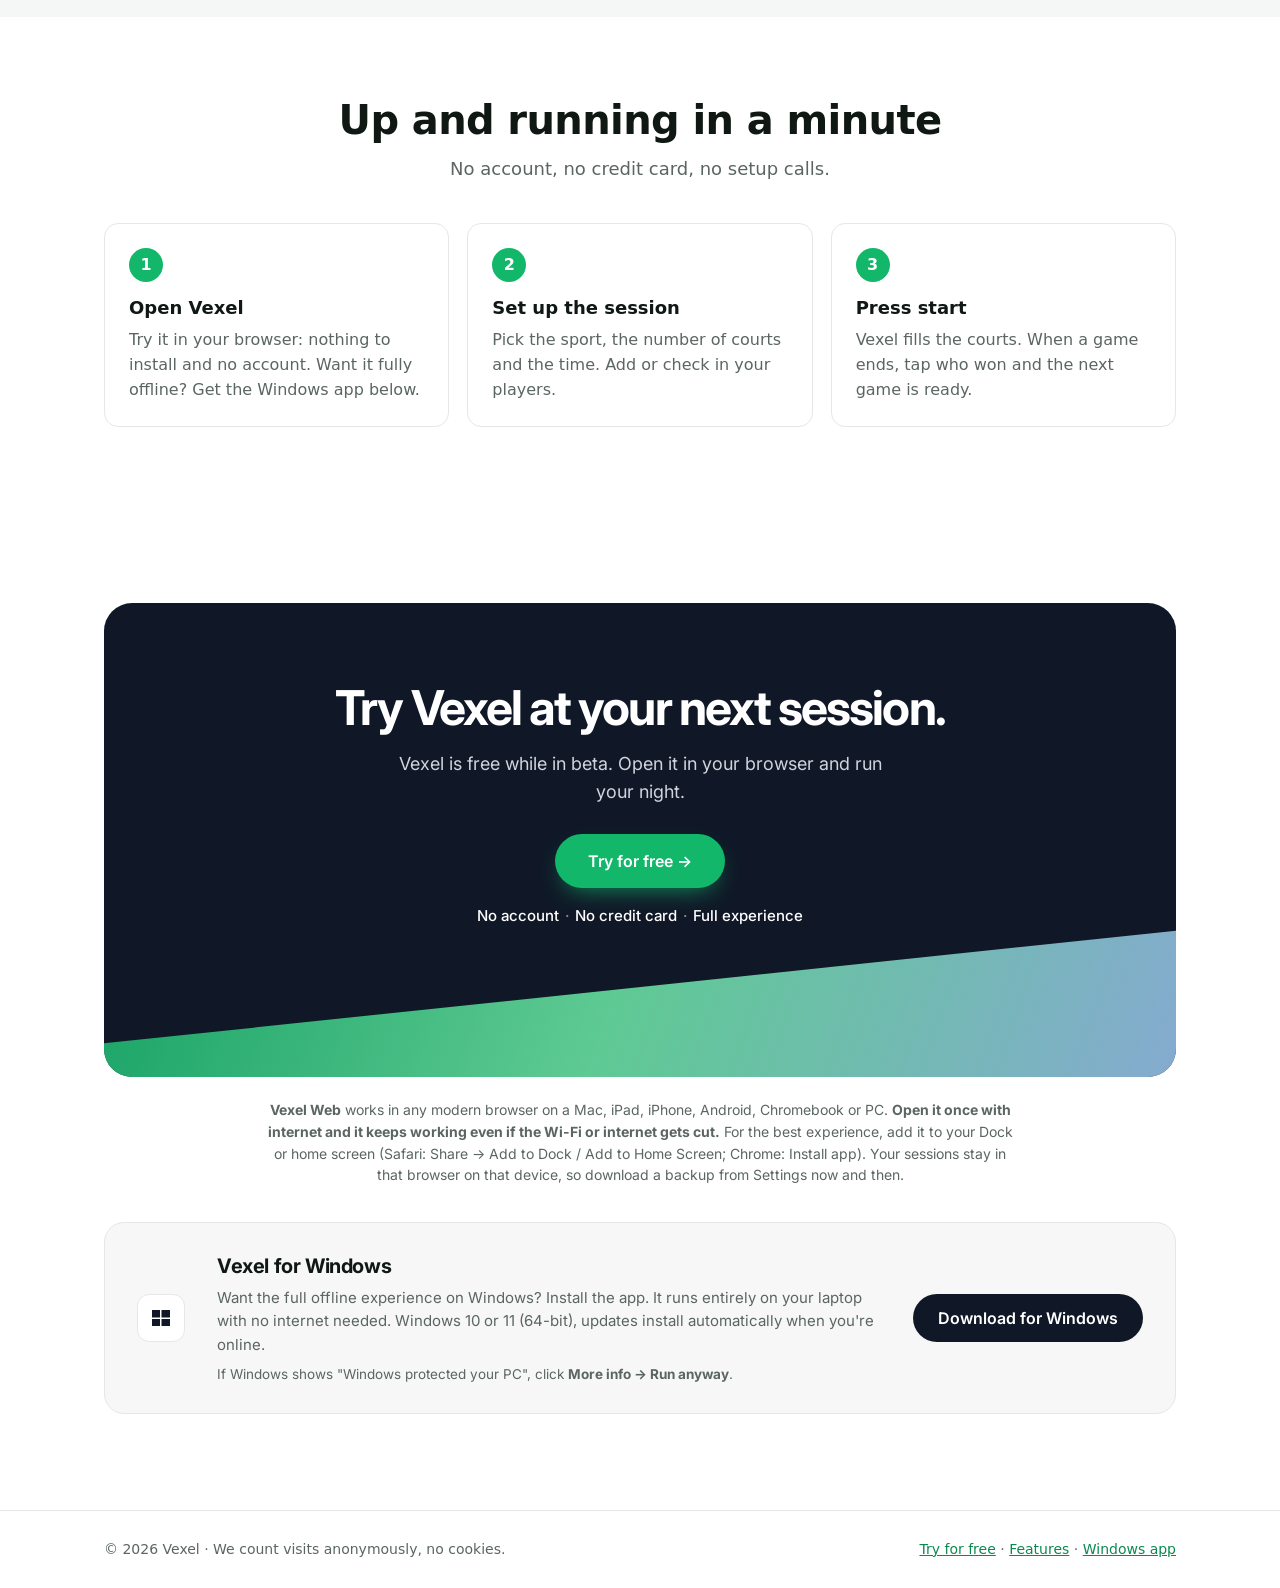
==== commit 72f46abd: "Website: Stripe-inspired closing section with readable note, Windows card below Co-Authored-By: Clau" ====
--- a/index.html
+++ b/index.html
@@ -171,6 +171,29 @@
   }
   @media (max-width:520px){.hx .cta .btn{width:100%;justify-content:center}}
   @media (prefers-reduced-motion:reduce){.hx .fu,.hx .band,.hx .frame,.hx .pill i{animation:none}}
+
+  /* Closing section v2 (Stripe-inspired) */
+  .gx{padding:96px 0;background:#fff;font-family:Inter,"Segoe UI Variable","Segoe UI",system-ui,sans-serif}
+  .gx .final{position:relative;overflow:hidden;border-radius:28px;background:#101828;padding:80px 40px 150px;text-align:center;color:#fff}
+  .gx .final::after{content:"";position:absolute;left:-10%;right:-10%;bottom:-150px;height:240px;transform:skewY(-6deg);background:linear-gradient(110deg,#12b76a,#6ce9a6 45%,#a4bcfd);opacity:.85;pointer-events:none}
+  .gx .final>*{position:relative;z-index:1}
+  .gx .final h2{color:#fff;font-size:clamp(30px,4.2vw,48px);line-height:1.06;letter-spacing:-.04em;max-width:680px;margin:0 auto}
+  .gx .final .lead2{font-size:18px;color:#d0d5dd;margin:16px auto 0;max-width:520px}
+  .gx .final .btn.primary{margin-top:28px;border-radius:999px;min-height:54px;padding:0 32px;box-shadow:0 10px 24px -10px rgba(18,183,106,.8);transition:transform .18s ease,background .18s ease}
+  .gx .final .btn.primary:hover{transform:translateY(-1px)}
+  .gx .final .note2{margin:16px 0 0;font-size:15px;font-weight:500;color:#ffffff}
+  .gx .final .note2 span{opacity:.5;margin:0 6px}
+  .gx .final .note2 b{font-weight:500;white-space:nowrap}
+  .gx .webreq{max-width:760px;margin:22px auto 0;text-align:center;font-size:14px;color:var(--muted)}
+  .gx .win{display:flex;flex-wrap:wrap;align-items:center;gap:20px 32px;margin-top:36px;padding:28px 32px;border-radius:20px;background:#f6f7f6;border:1px solid var(--line)}
+  .gx .win .wi{width:48px;height:48px;border-radius:12px;background:#fff;border:1px solid var(--line);display:grid;place-items:center;flex:none}
+  .gx .win .t{flex:1 1 340px}
+  .gx .win h3{margin:0;font-size:20px;letter-spacing:-.02em}
+  .gx .win p{margin:4px 0 0;color:var(--muted);font-size:15px}
+  .gx .win .small{font-size:13.5px;margin-top:8px}
+  .gx .btn.dark{background:#101828;color:#fff;border-radius:999px;min-height:48px;padding:0 24px}
+  .gx .btn.dark:hover{background:#1d2939}
+  @media (max-width:900px){.gx{padding:64px 0}.gx .final{padding:56px 22px 130px}.gx .win{padding:24px}.gx .win .btn{width:100%;justify-content:center}}
 </style>
 </head>
 <body>
@@ -361,26 +384,24 @@
     </div>
   </section>
 
-  <section id="get" class="alt">
-    <div class="wrap center">
-      <h2>Try Vexel at your next session</h2>
-      <p class="sub">Vexel is free while in beta. Open it in your browser and run your night.</p>
-      <div class="cta" style="justify-content:center">
-        <a class="btn primary" href="app/" data-goatcounter-click="try-free-bottom" data-goatcounter-title="Try for free (bottom)">Try for free</a>
-      </div>
-      <p class="note">No account · No credit card · Full experience</p>
-      <p class="req"><b>Vexel Web:</b> any modern browser on a Mac, iPad, iPhone, Android phone or tablet, Chromebook or PC. <b>Open it once with internet and it keeps working even if the Wi-Fi or internet gets cut.</b> For the best experience, add it to your Dock or home screen (Safari: Share → Add to Dock / Add to Home Screen; Chrome: Install app). Your sessions stay in that browser on that device, so download a backup from Settings now and then.</p>
-
-      <div class="panel" style="margin-top:48px;text-align:left;display:flex;flex-wrap:wrap;align-items:center;gap:20px 28px">
-        <div style="flex:1 1 320px">
+  <section id="get" class="gx">
+    <div class="wrap">
+      <div class="final">
+        <h2>Try Vexel at your next session.</h2>
+        <p class="lead2">Vexel is free while in beta. Open it in your browser and run your night.</p>
+        <a class="btn primary" href="app/" data-goatcounter-click="try-free-bottom" data-goatcounter-title="Try for free (bottom)">Try for free &rarr;</a>
+        <p class="note2"><b>No account</b><span>·</span><b>No credit card</b><span>·</span><b>Full experience</b></p>
+      </div>
+      <p class="webreq"><b>Vexel Web</b> works in any modern browser on a Mac, iPad, iPhone, Android, Chromebook or PC. <b>Open it once with internet and it keeps working even if the Wi-Fi or internet gets cut.</b> For the best experience, add it to your Dock or home screen (Safari: Share → Add to Dock / Add to Home Screen; Chrome: Install app). Your sessions stay in that browser on that device, so download a backup from Settings now and then.</p>
+
+      <div class="win">
+        <div class="wi"><svg width="22" height="22" viewBox="0 0 22 22" aria-hidden="true"><rect x="2" y="3" width="8" height="7.5" fill="#101828"/><rect x="11.5" y="3" width="8.5" height="7.5" fill="#101828"/><rect x="2" y="12" width="8" height="7" fill="#101828"/><rect x="11.5" y="12" width="8.5" height="7" fill="#101828"/></svg></div>
+        <div class="t">
           <h3>Vexel for Windows</h3>
-          <p style="margin:0;color:var(--muted)">Want the full offline experience on Windows? Install the Windows app. It runs entirely on your laptop with no internet needed. Windows 10 or 11 (64-bit). Updates install automatically when you're online.</p>
-          <p class="req" style="margin-top:10px">If Windows shows "Windows protected your PC", click <b>More info → Run anyway</b>.</p>
-        </div>
-        <a class="btn ghost" href="https://github.com/clisdan/vexel-releases/releases/latest" data-goatcounter-click="download-windows" data-goatcounter-title="Download for Windows">
-          <svg width="18" height="18" viewBox="0 0 24 24" fill="none" stroke="currentColor" stroke-width="2.2" stroke-linecap="round" stroke-linejoin="round" aria-hidden="true"><path d="M12 3v12m0 0l-5-5m5 5l5-5M4 21h16"/></svg>
-          Download for Windows
-        </a>
+          <p>Want the full offline experience on Windows? Install the app. It runs entirely on your laptop with no internet needed. Windows 10 or 11 (64-bit), updates install automatically when you're online.</p>
+          <p class="small">If Windows shows "Windows protected your PC", click <b>More info → Run anyway</b>.</p>
+        </div>
+        <a class="btn dark" href="https://github.com/clisdan/vexel-releases/releases/latest" data-goatcounter-click="download-windows" data-goatcounter-title="Download for Windows">Download for Windows</a>
       </div>
     </div>
   </section>
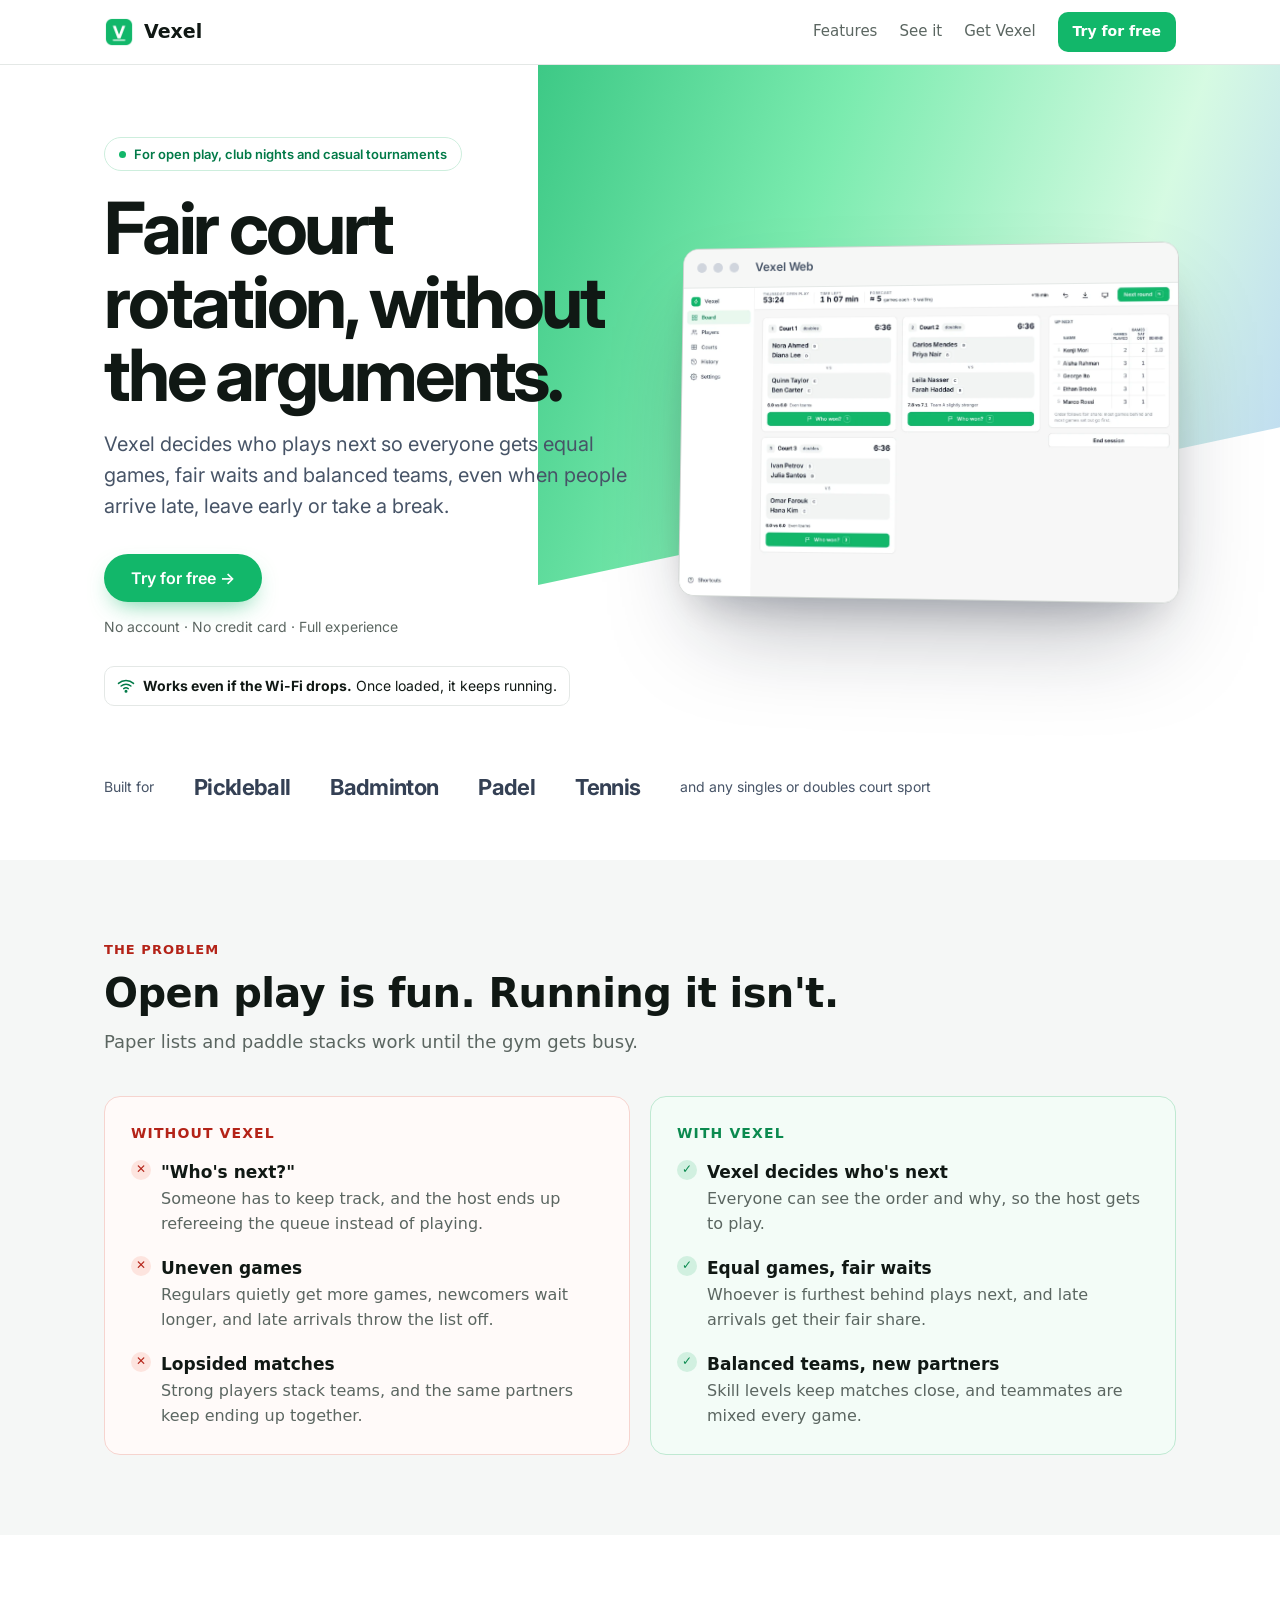
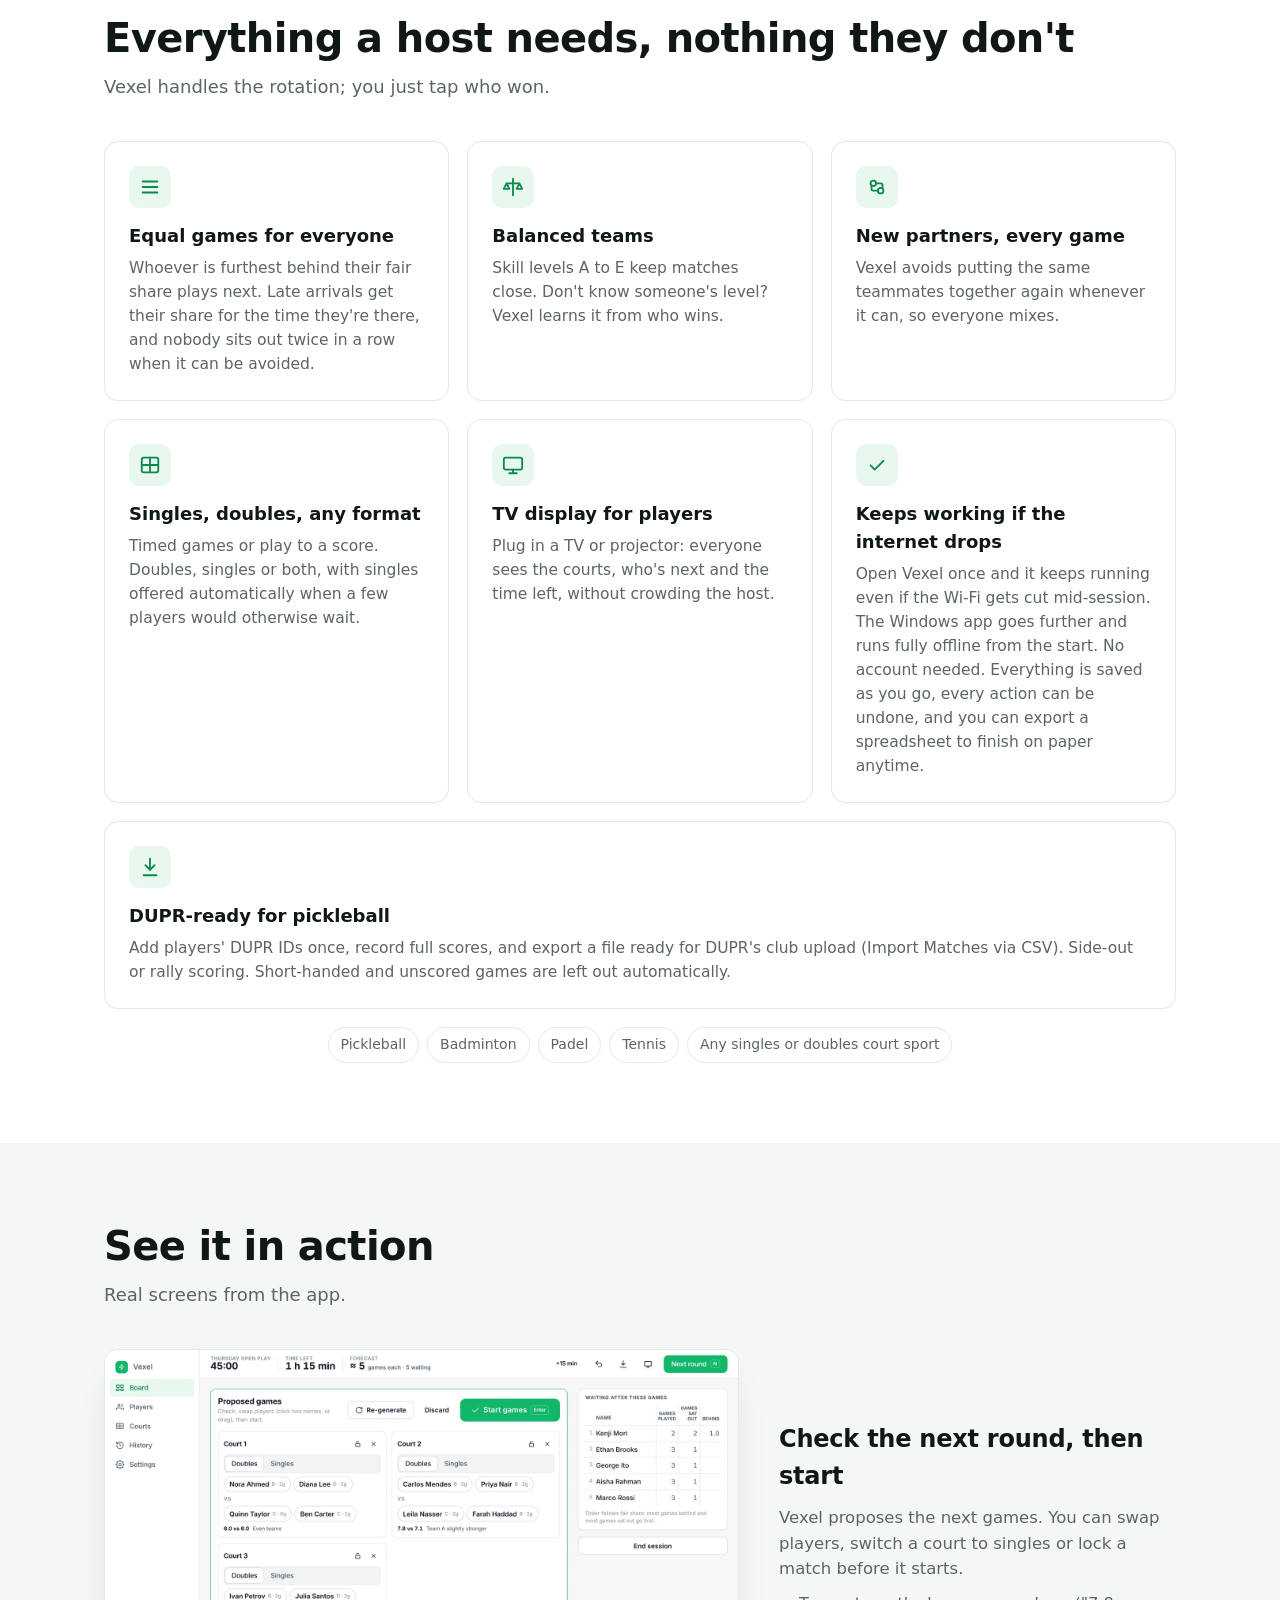
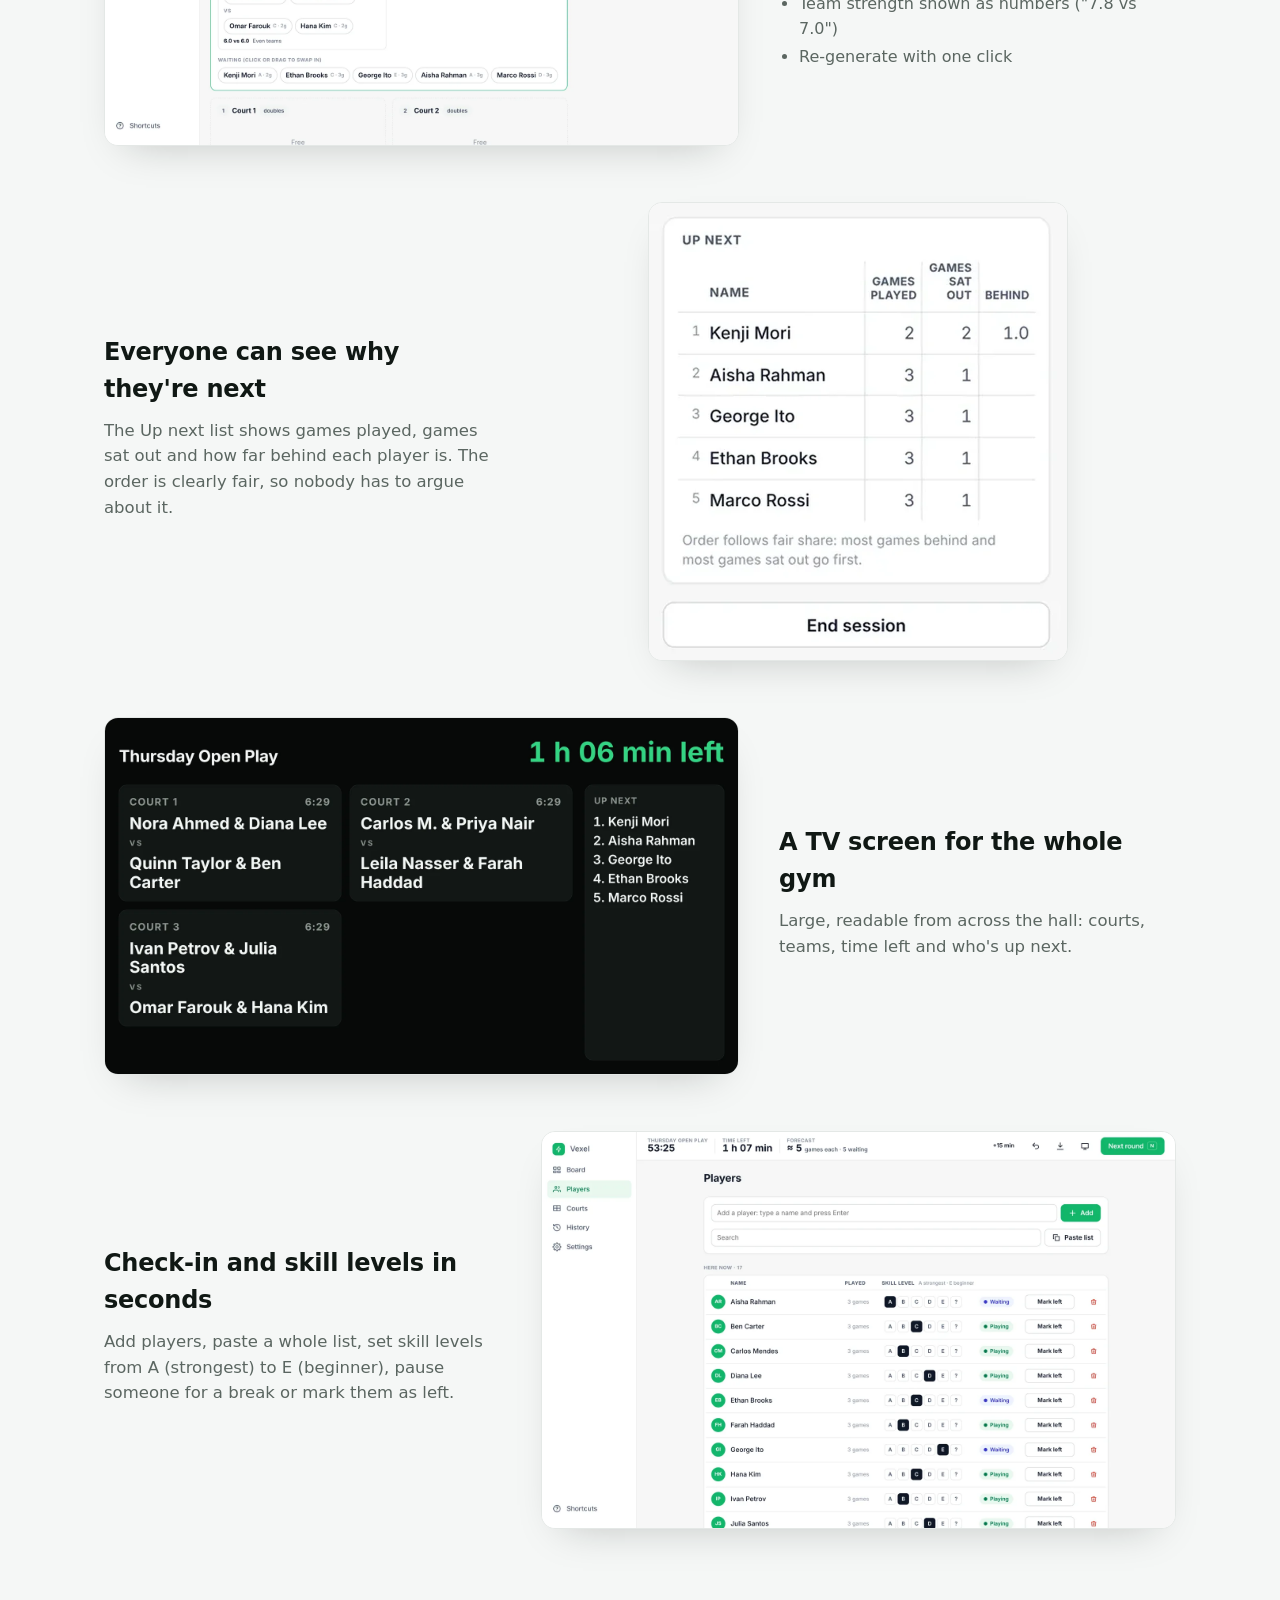
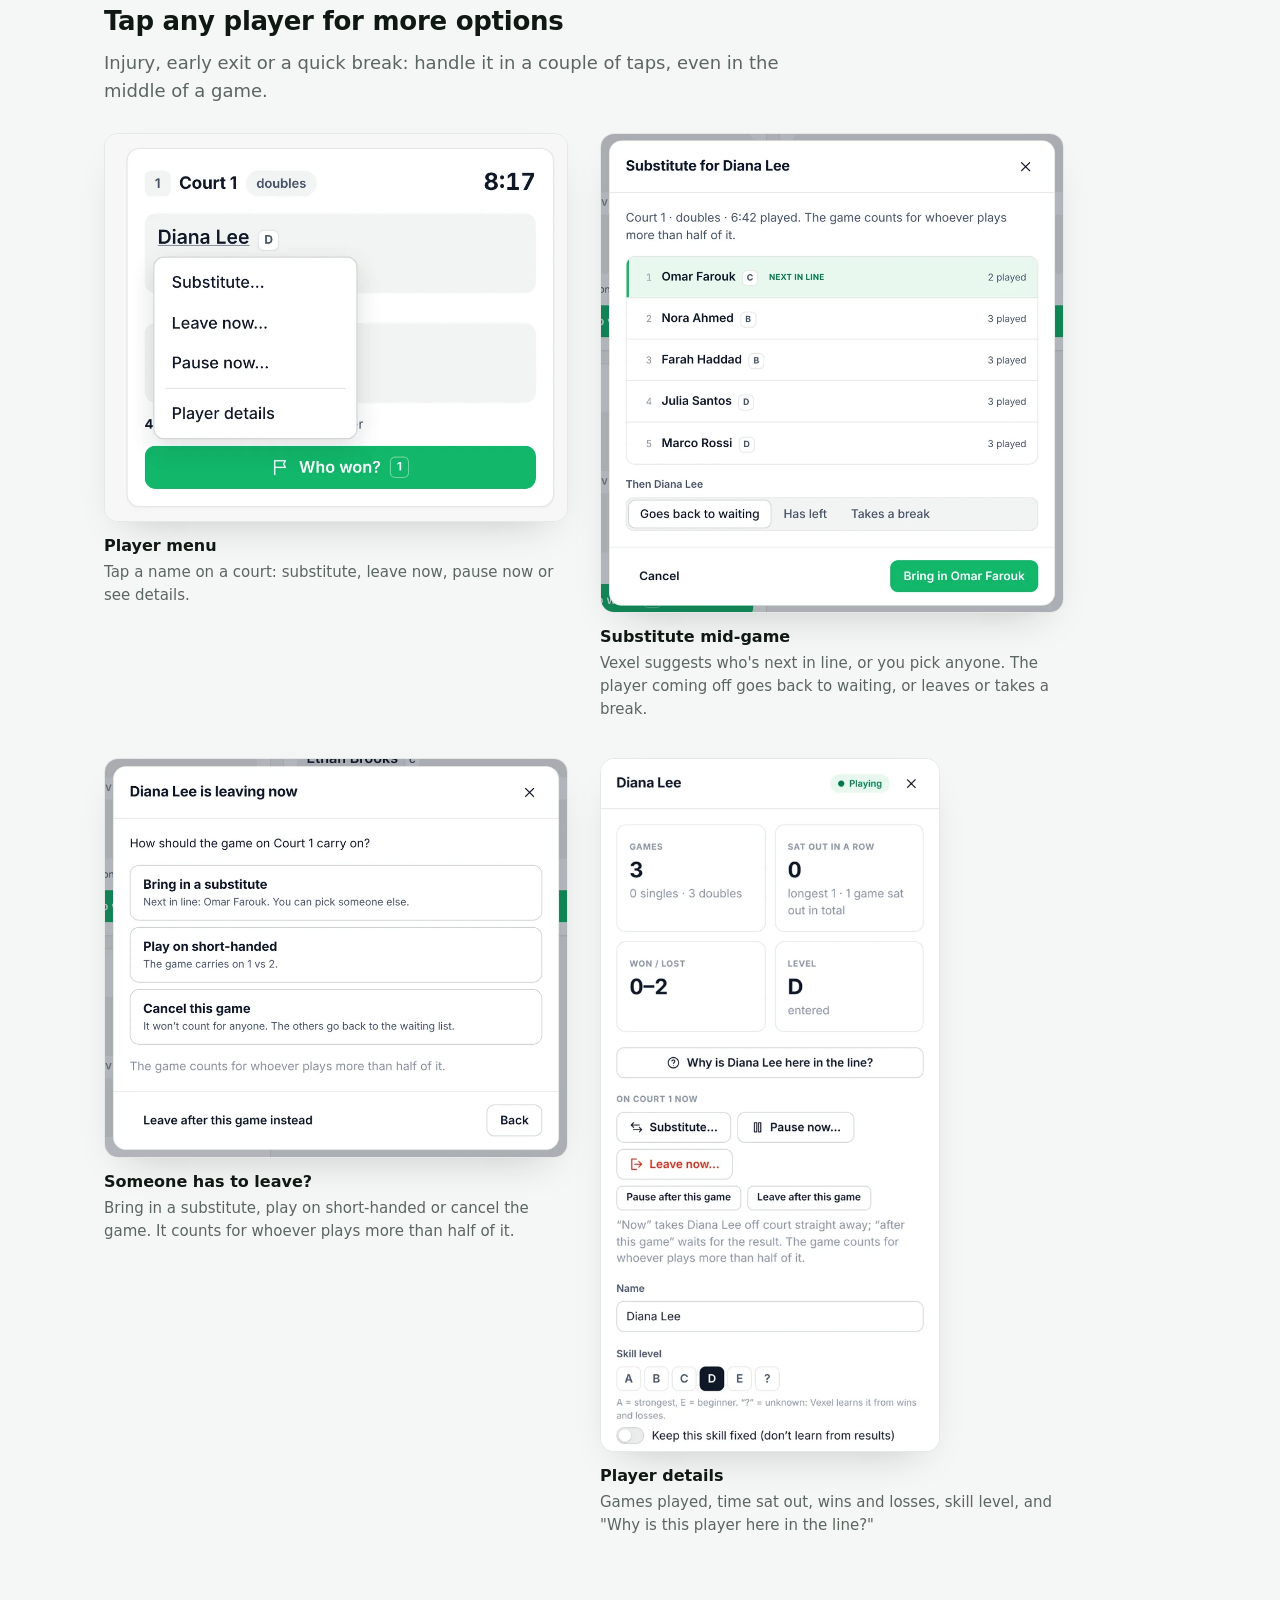
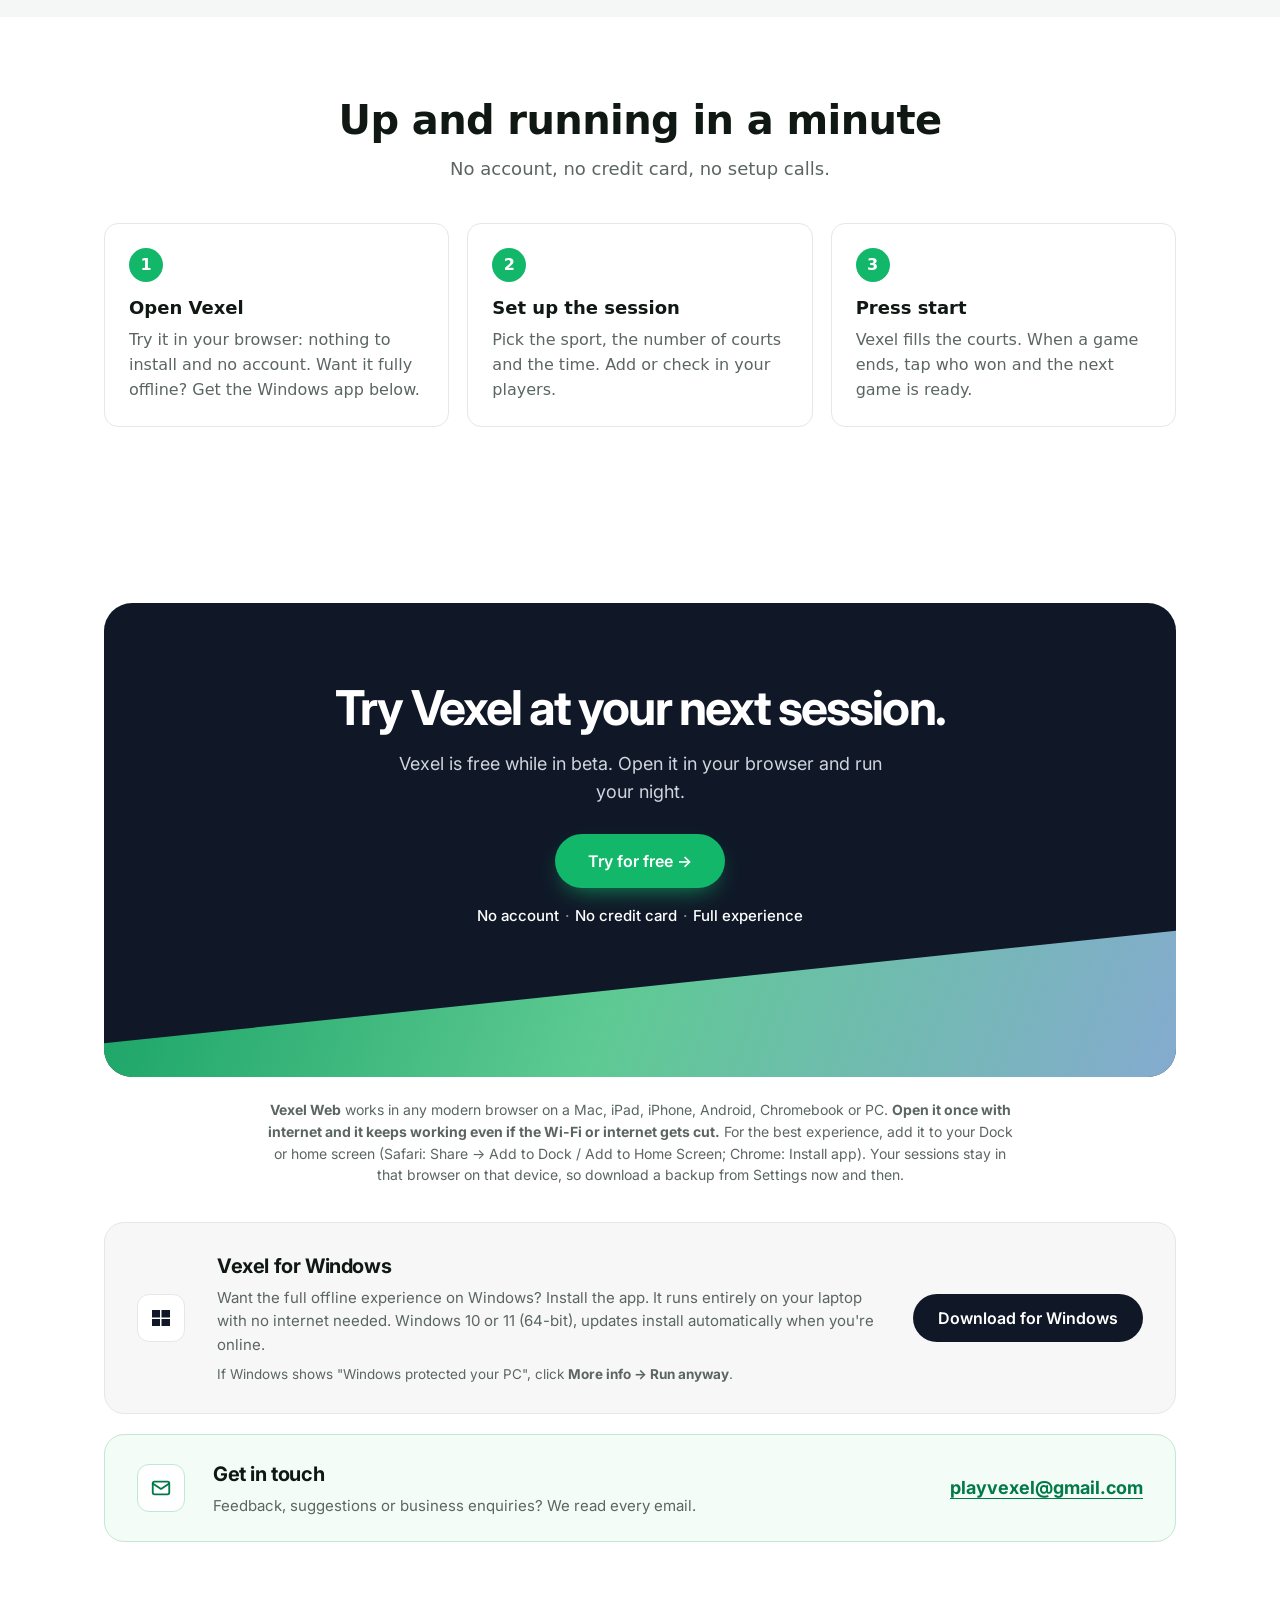
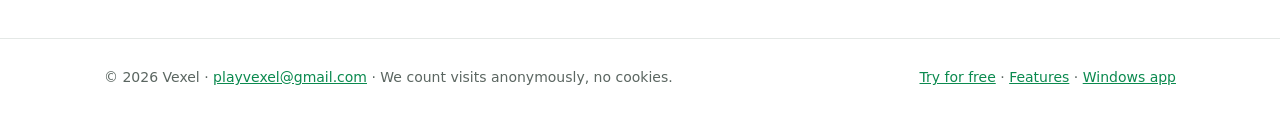
==== commit 79e6974c: "Website: add contact email (playvexel@gmail.com) at the end of the page and in the footer Co-Authore" ====
--- a/index.html
+++ b/index.html
@@ -194,6 +194,14 @@
   .gx .btn.dark{background:#101828;color:#fff;border-radius:999px;min-height:48px;padding:0 24px}
   .gx .btn.dark:hover{background:#1d2939}
   @media (max-width:900px){.gx{padding:64px 0}.gx .final{padding:56px 22px 130px}.gx .win{padding:24px}.gx .win .btn{width:100%;justify-content:center}}
+  .gx .reach{display:flex;flex-wrap:wrap;align-items:center;gap:16px 28px;margin-top:20px;padding:24px 32px;border-radius:20px;border:1px solid #bfe9d2;background:#f3fcf7}
+  .gx .reach .ci{width:48px;height:48px;border-radius:12px;background:#fff;border:1px solid #bfe9d2;display:grid;place-items:center;flex:none}
+  .gx .reach .t{flex:1 1 300px}
+  .gx .reach h3{margin:0;font-size:20px;letter-spacing:-.02em}
+  .gx .reach p{margin:4px 0 0;color:var(--muted);font-size:15px}
+  .gx .reach .mail{font-size:18px;font-weight:700;color:#027a48;text-decoration:underline;text-underline-offset:4px;word-break:break-all}
+  .gx .reach .mail:hover{color:#039855}
+  @media (max-width:900px){.gx .reach{padding:22px}}
 </style>
 </head>
 <body>
@@ -403,13 +411,22 @@
         </div>
         <a class="btn dark" href="https://github.com/clisdan/vexel-releases/releases/latest" data-goatcounter-click="download-windows" data-goatcounter-title="Download for Windows">Download for Windows</a>
       </div>
+
+      <div class="reach">
+        <div class="ci"><svg width="22" height="22" viewBox="0 0 24 24" fill="none" stroke="#027a48" stroke-width="2" stroke-linecap="round" stroke-linejoin="round" aria-hidden="true"><rect x="3" y="5" width="18" height="14" rx="2"/><path d="M3 7l9 6 9-6"/></svg></div>
+        <div class="t">
+          <h3>Get in touch</h3>
+          <p>Feedback, suggestions or business enquiries? We read every email.</p>
+        </div>
+        <a class="mail" href="mailto:playvexel@gmail.com" data-goatcounter-click="email" data-goatcounter-title="Email playvexel@gmail.com">playvexel@gmail.com</a>
+      </div>
     </div>
   </section>
 </main>
 
 <footer>
   <div class="wrap">
-    <span>© 2026 Vexel · We count visits anonymously, no cookies.</span>
+    <span>© 2026 Vexel · <a href="mailto:playvexel@gmail.com">playvexel@gmail.com</a> · We count visits anonymously, no cookies.</span>
     <span><a href="app/">Try for free</a> · <a href="#features">Features</a> · <a href="https://github.com/clisdan/vexel-releases/releases/latest">Windows app</a></span>
   </div>
 </footer>
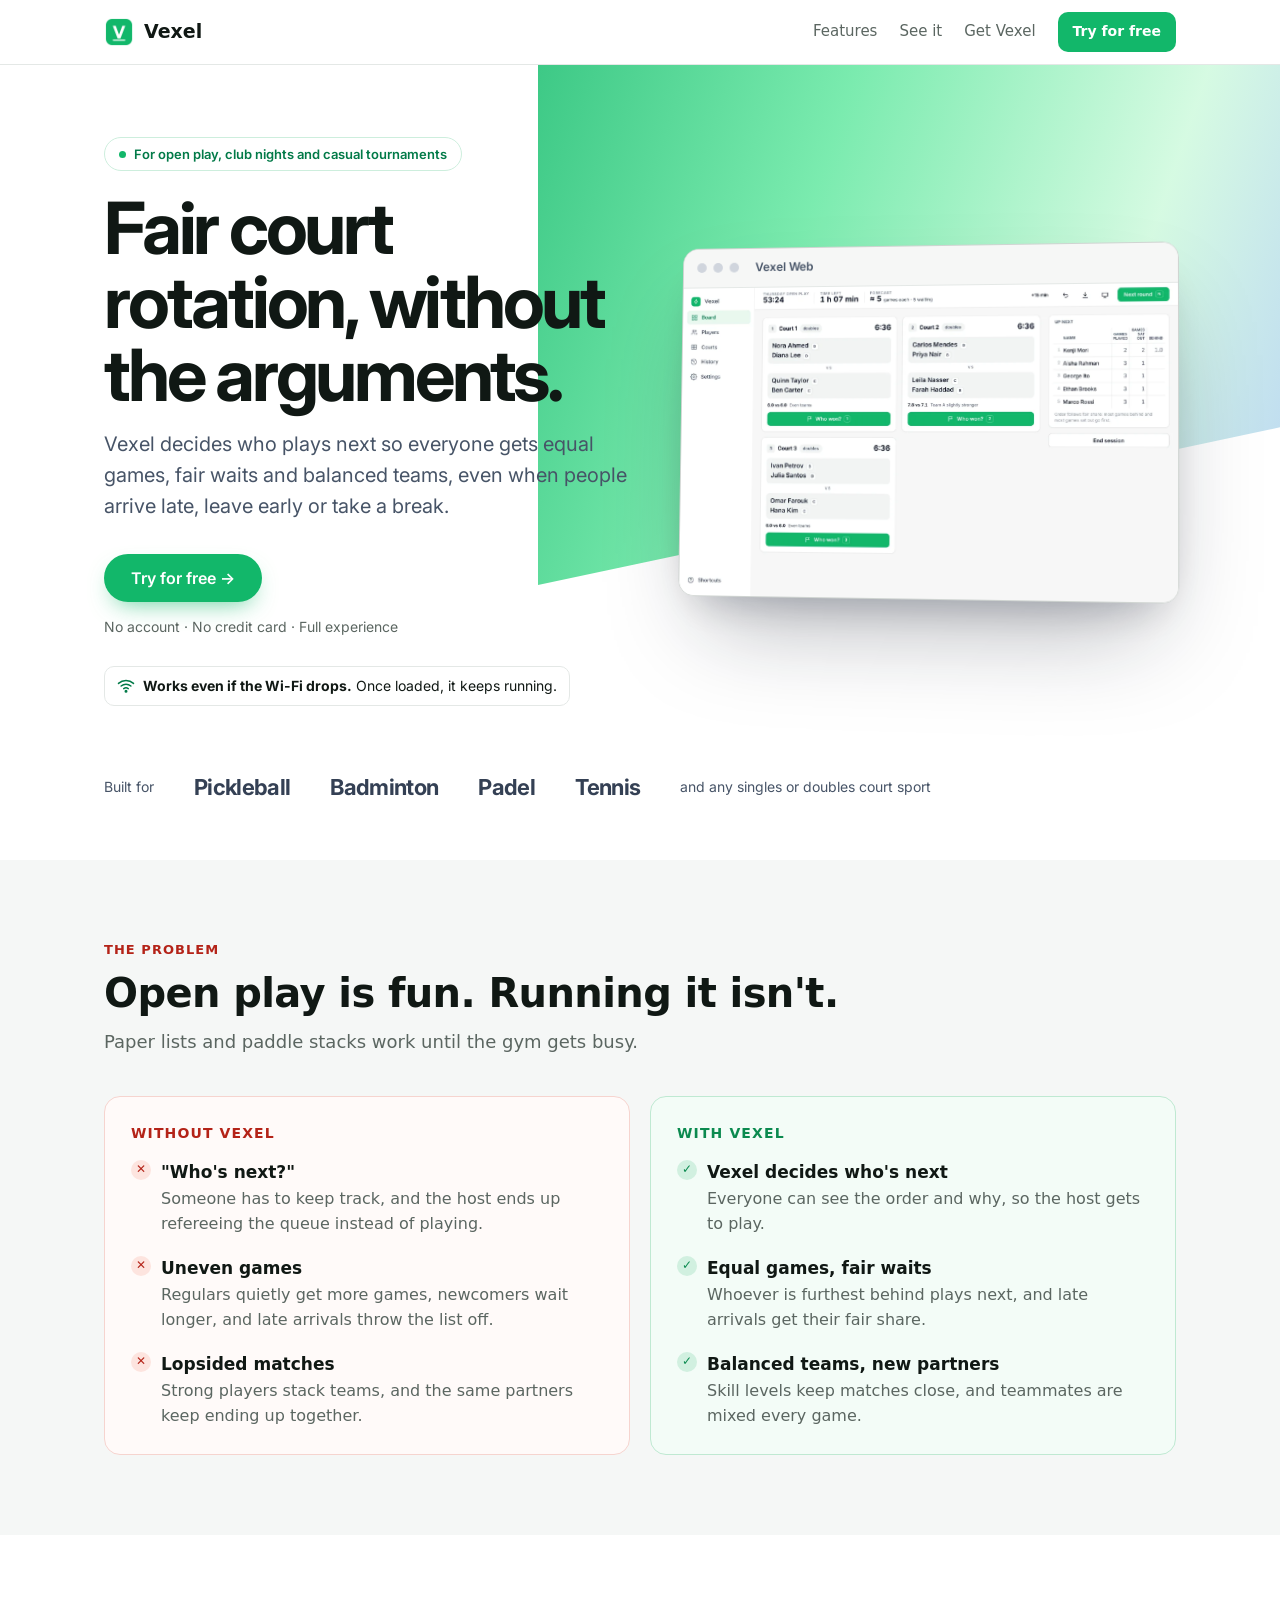
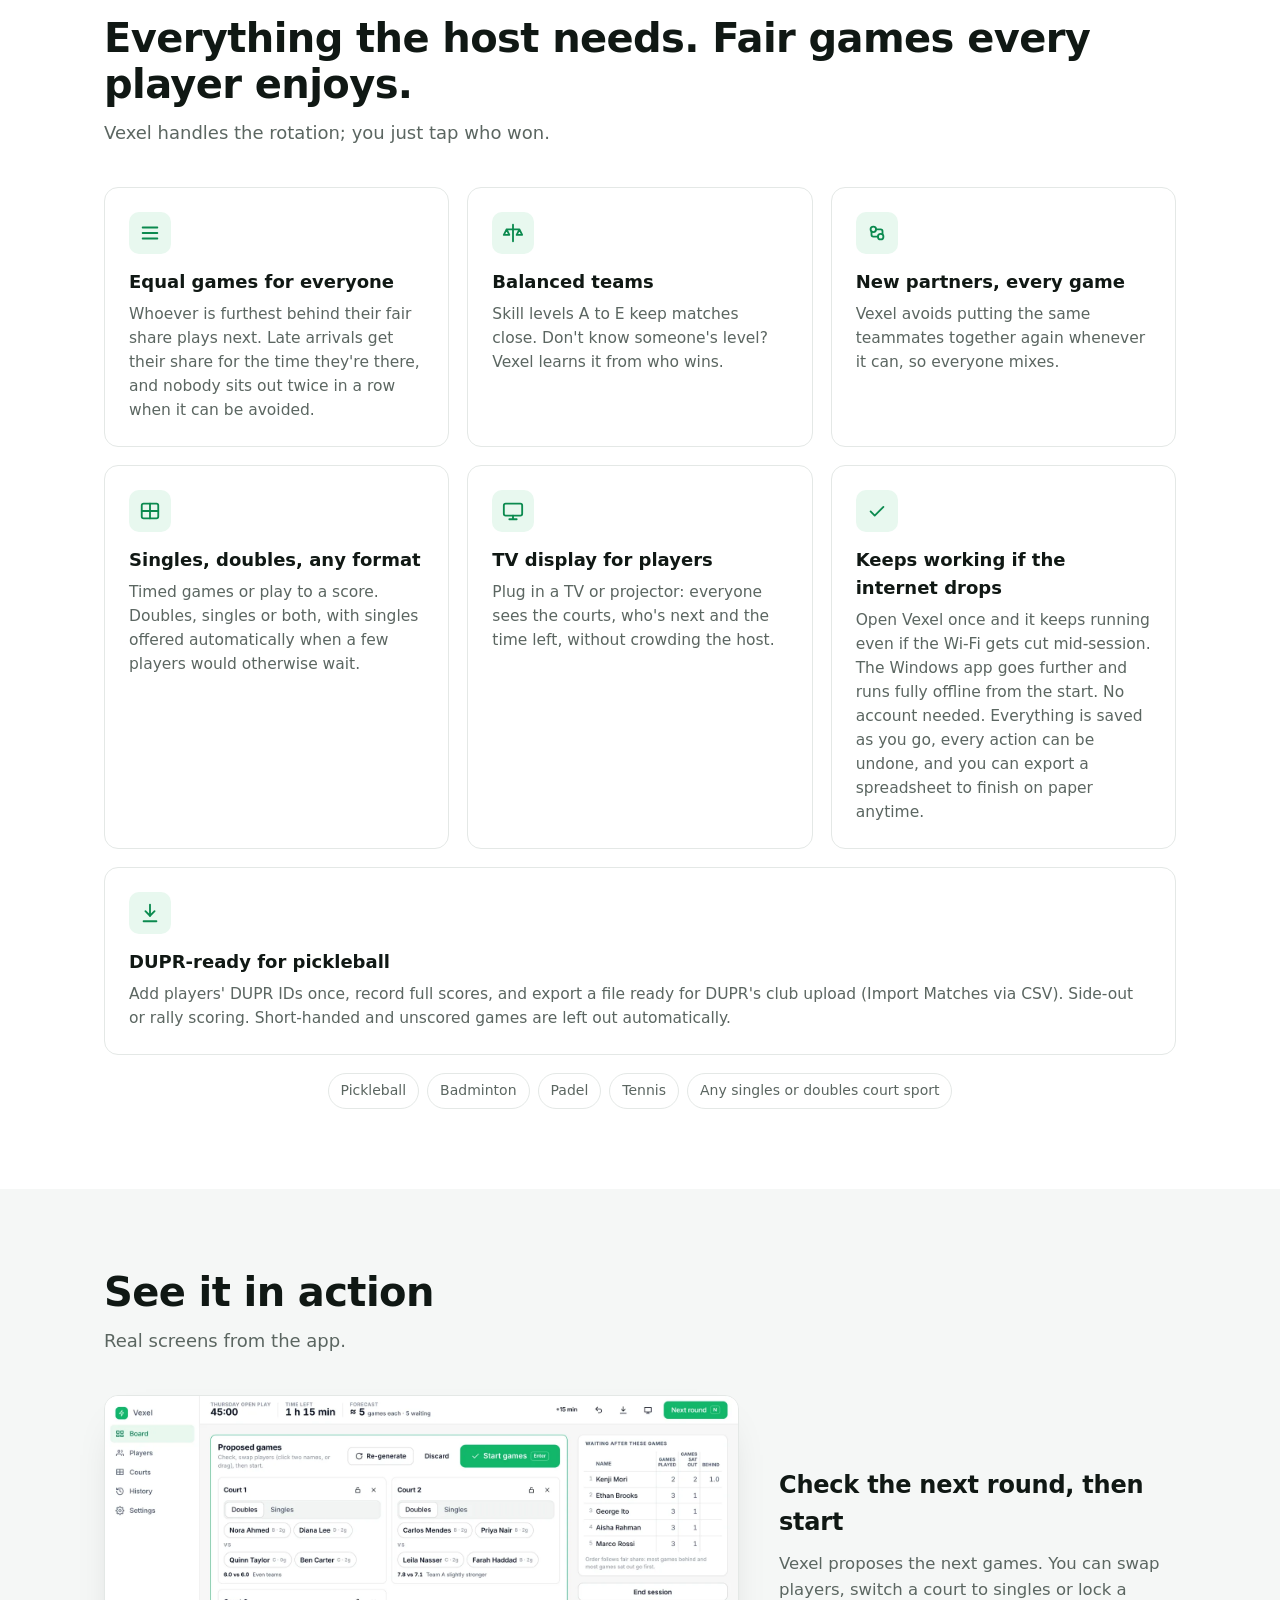
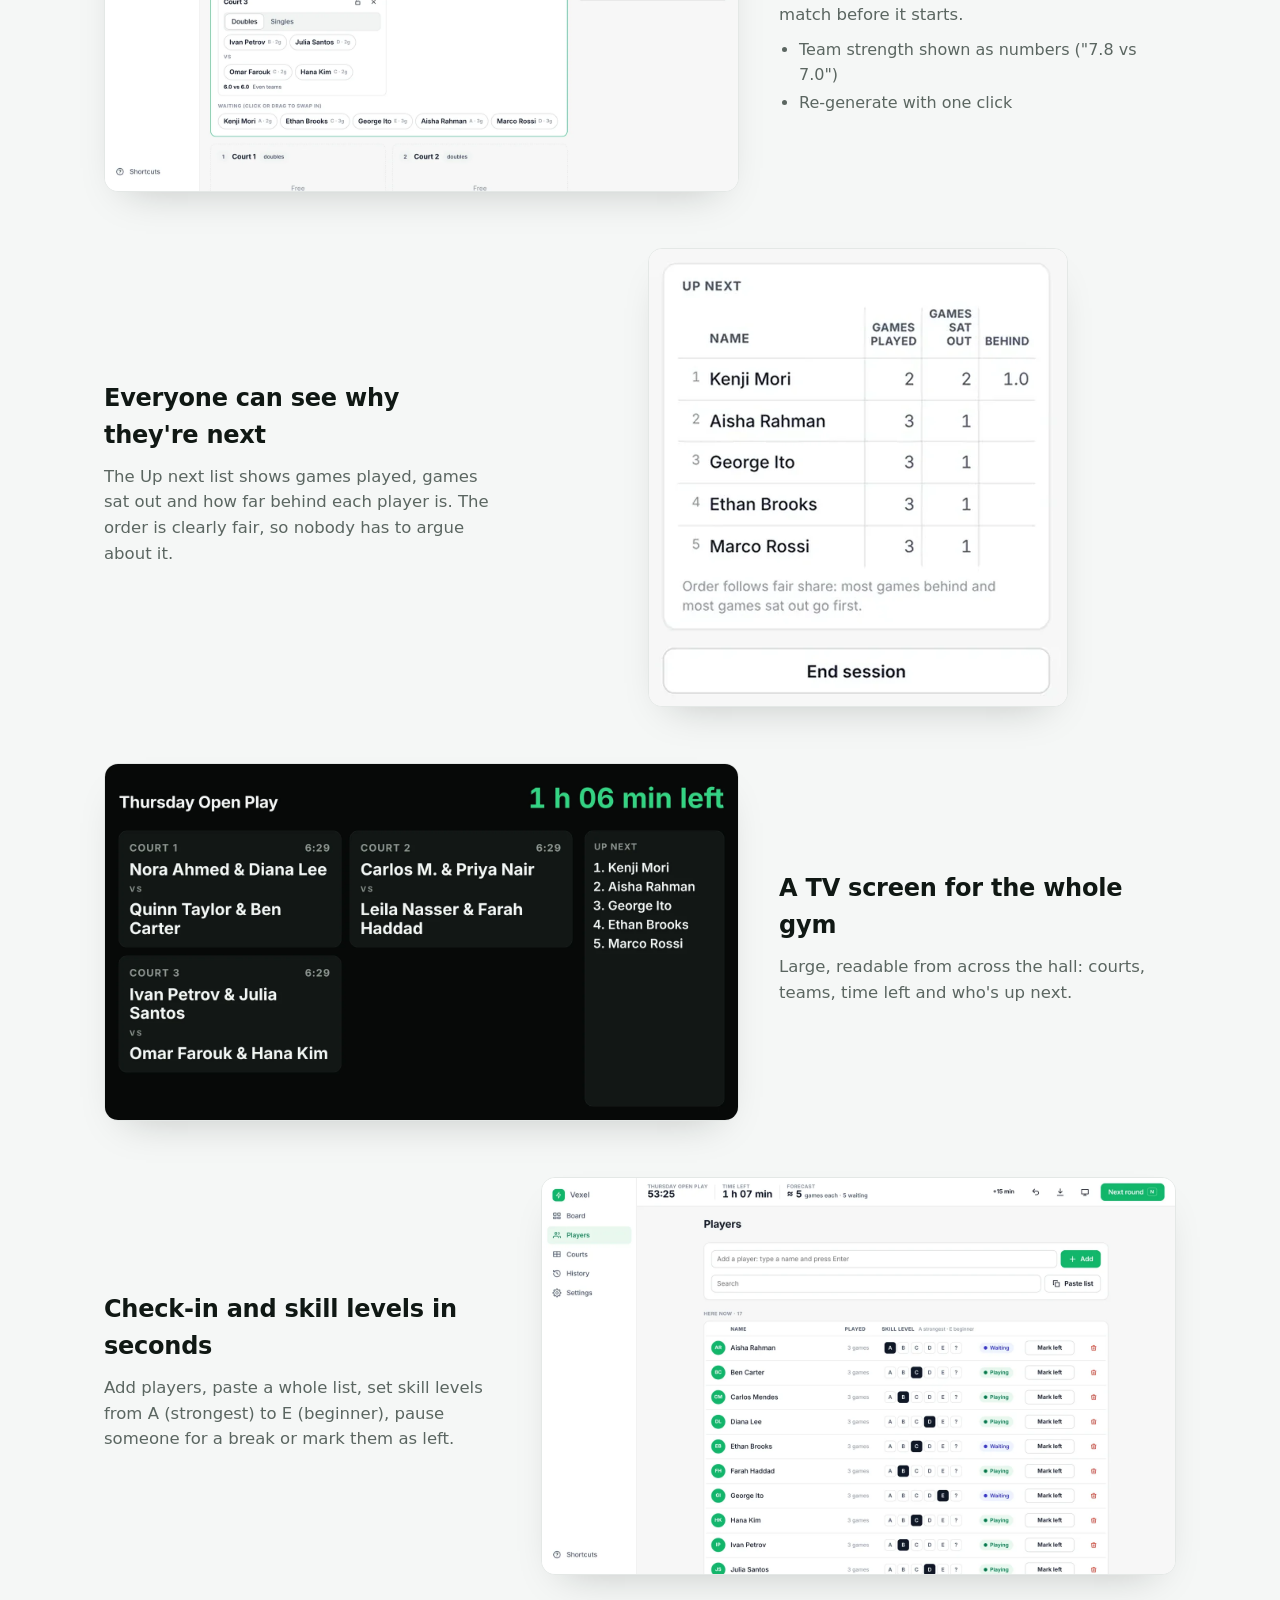
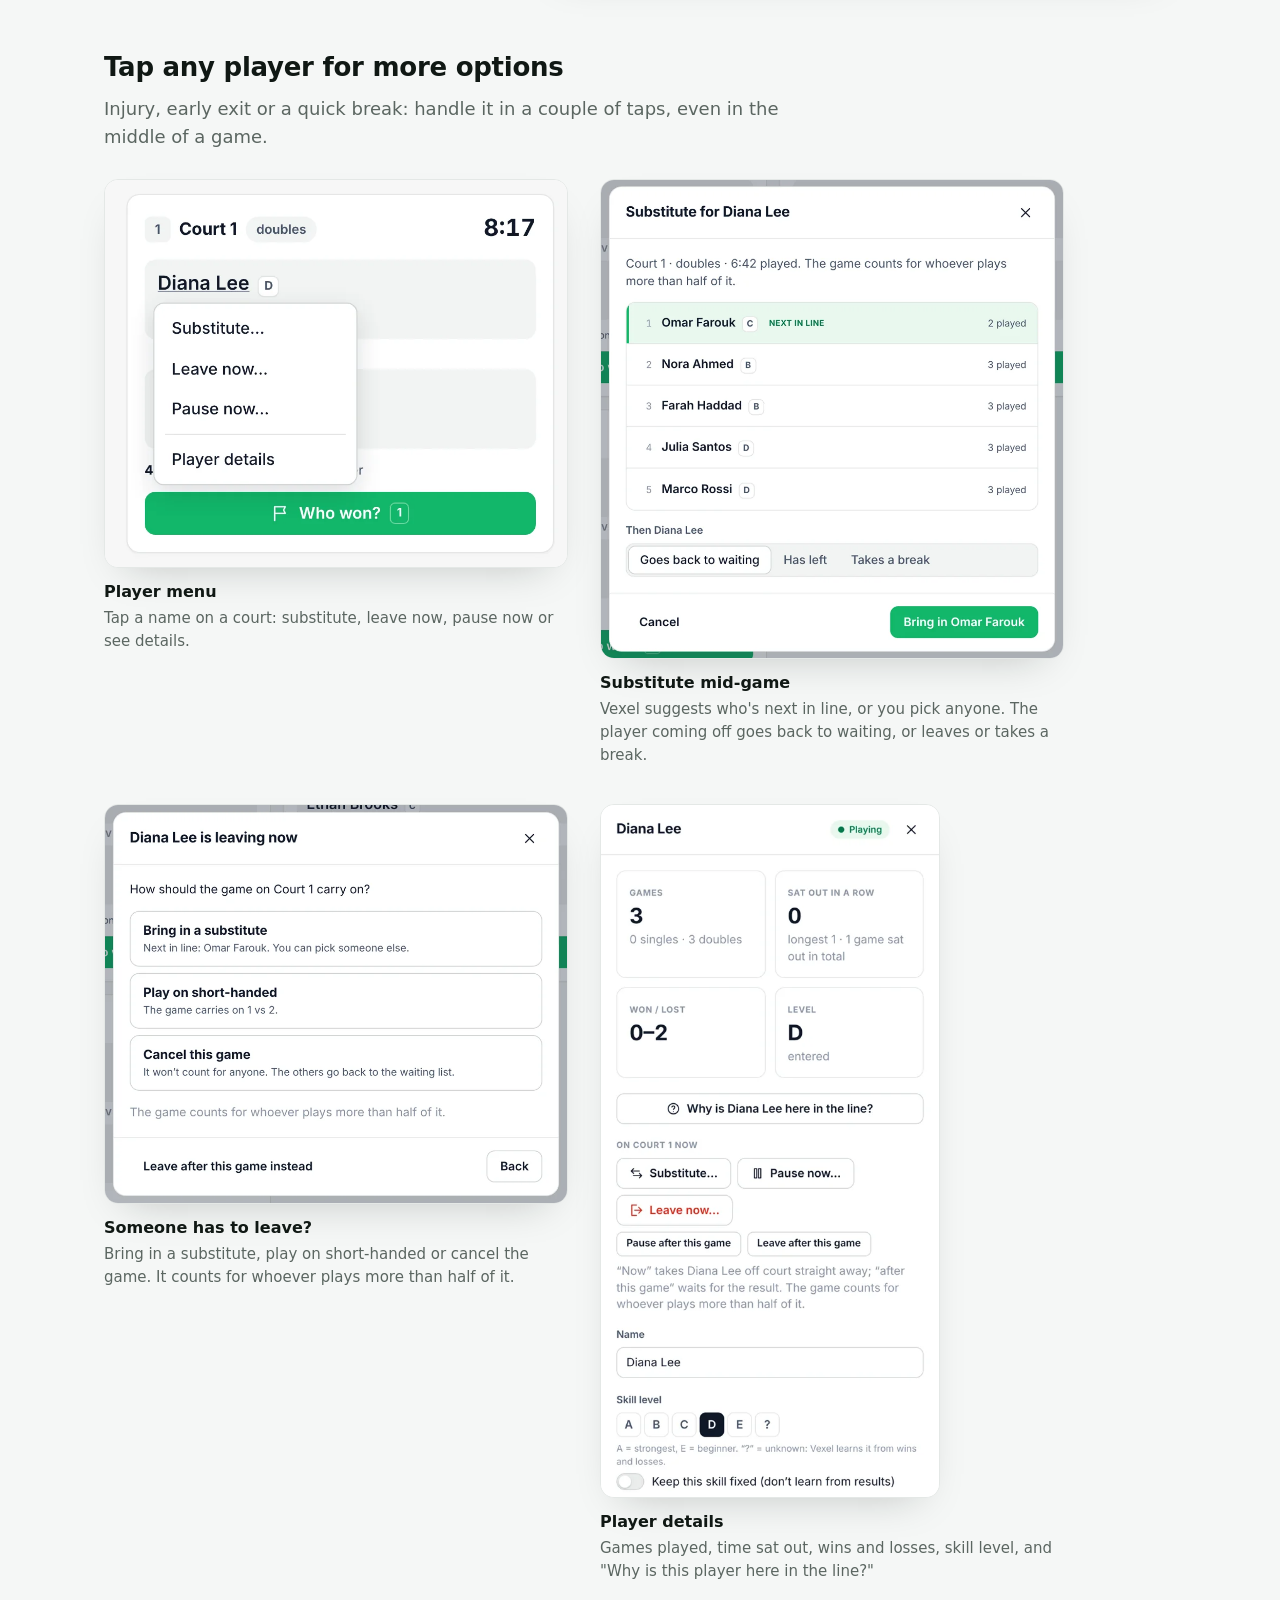
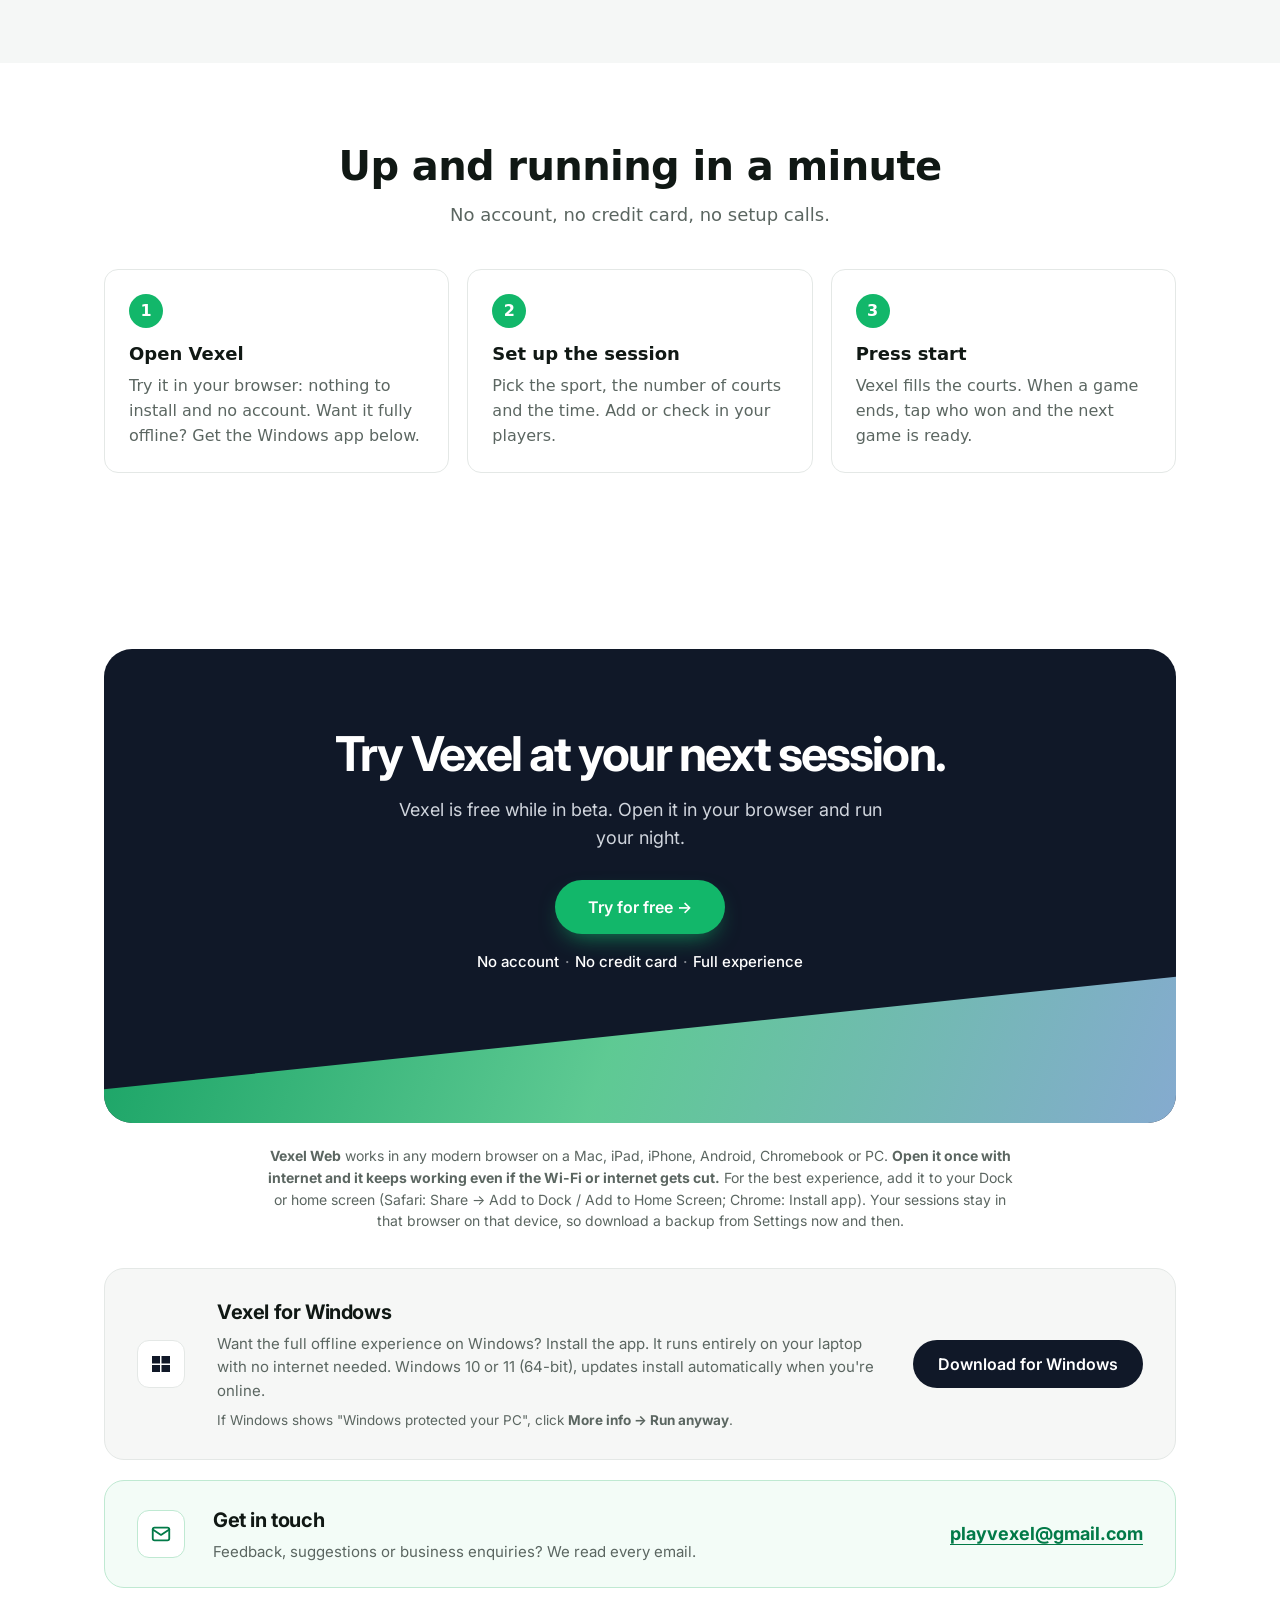
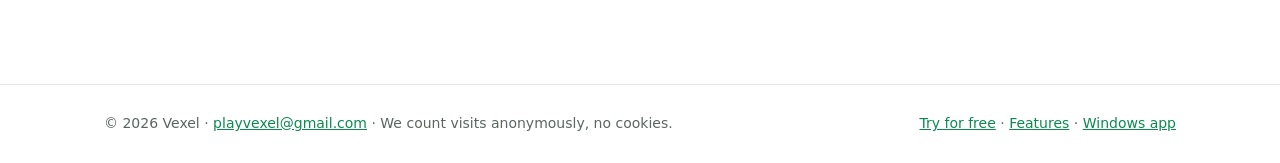
==== commit 24be8352: "Website: clearer features heading Co-Authored-By: Claude Opus 5.5 <noreply@anthropic.com> Claude-Ses" ====
--- a/index.html
+++ b/index.html
@@ -274,7 +274,7 @@
 
   <section id="features">
     <div class="wrap">
-      <h2>Everything a host needs, nothing they don't</h2>
+      <h2>Everything the host needs. Fair games every player enjoys.</h2>
       <p class="sub">Vexel handles the rotation; you just tap who won.</p>
       <div class="features">
         <div class="card">
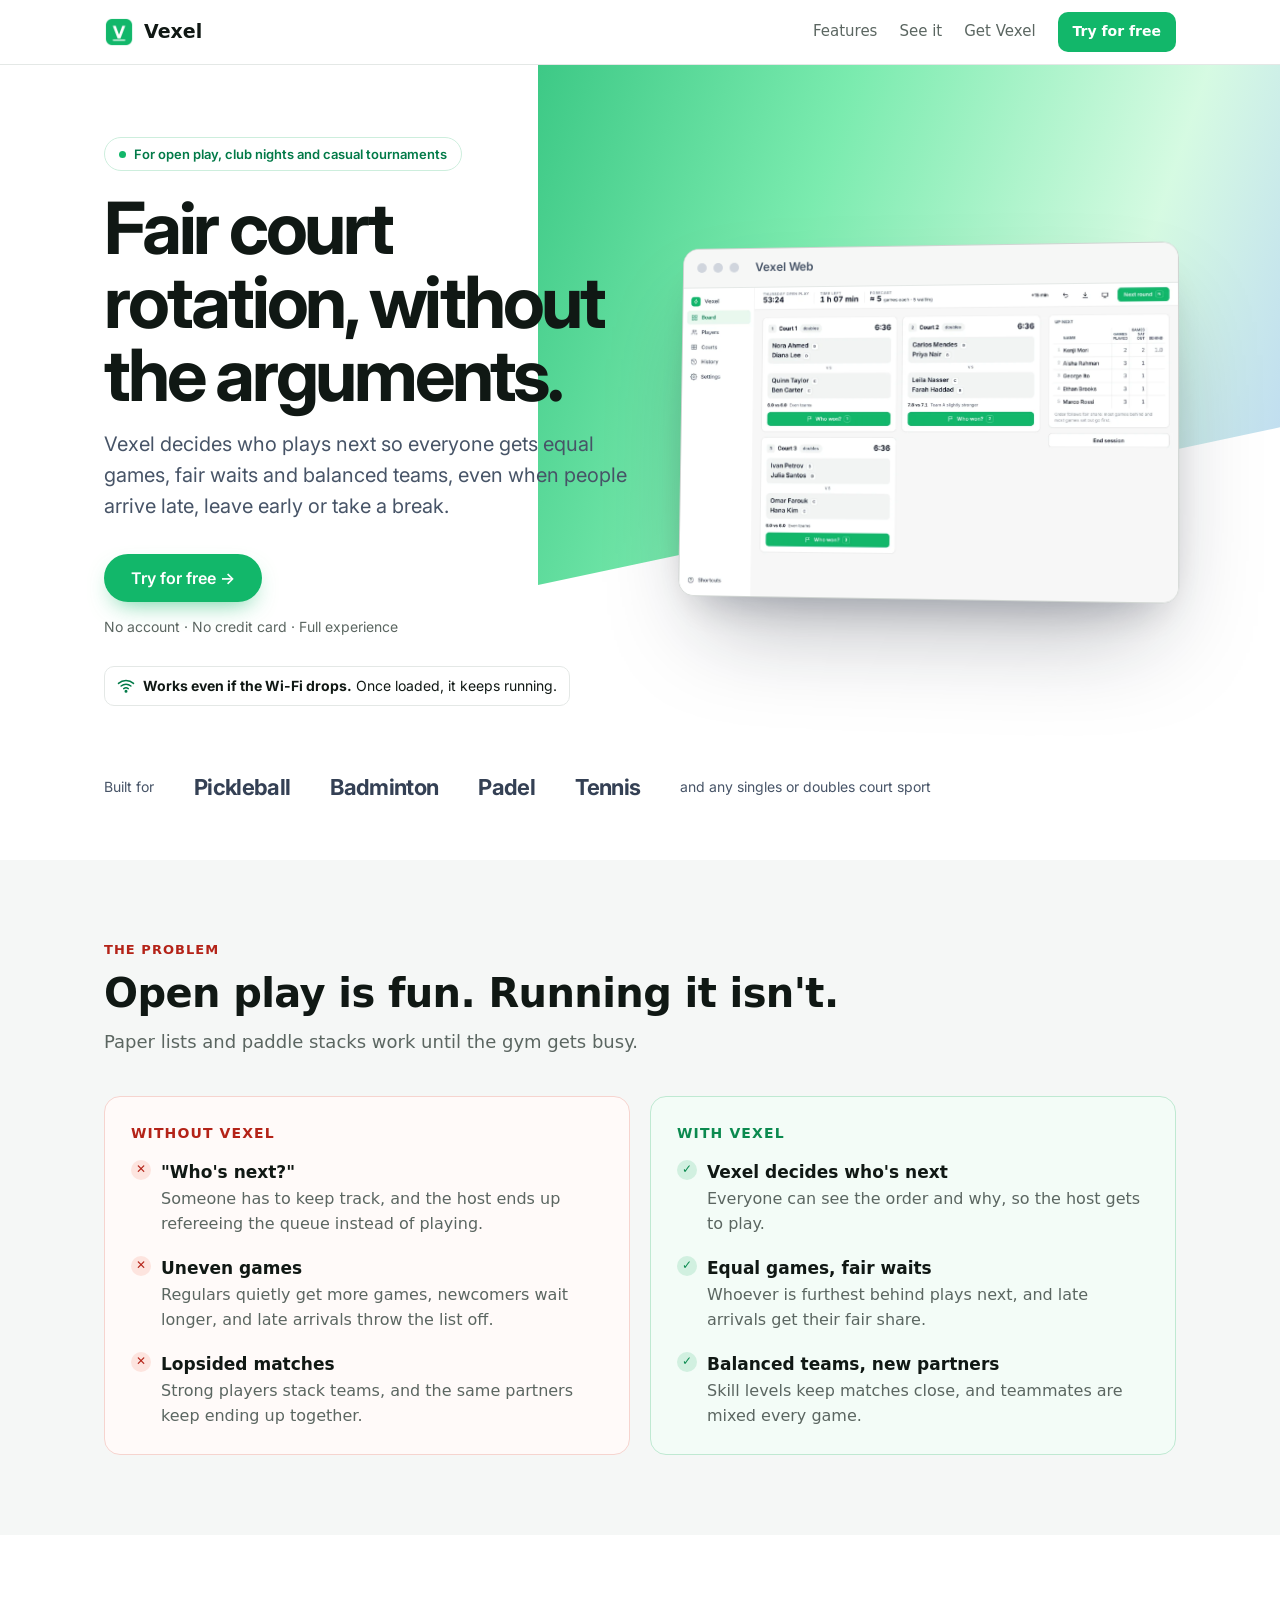
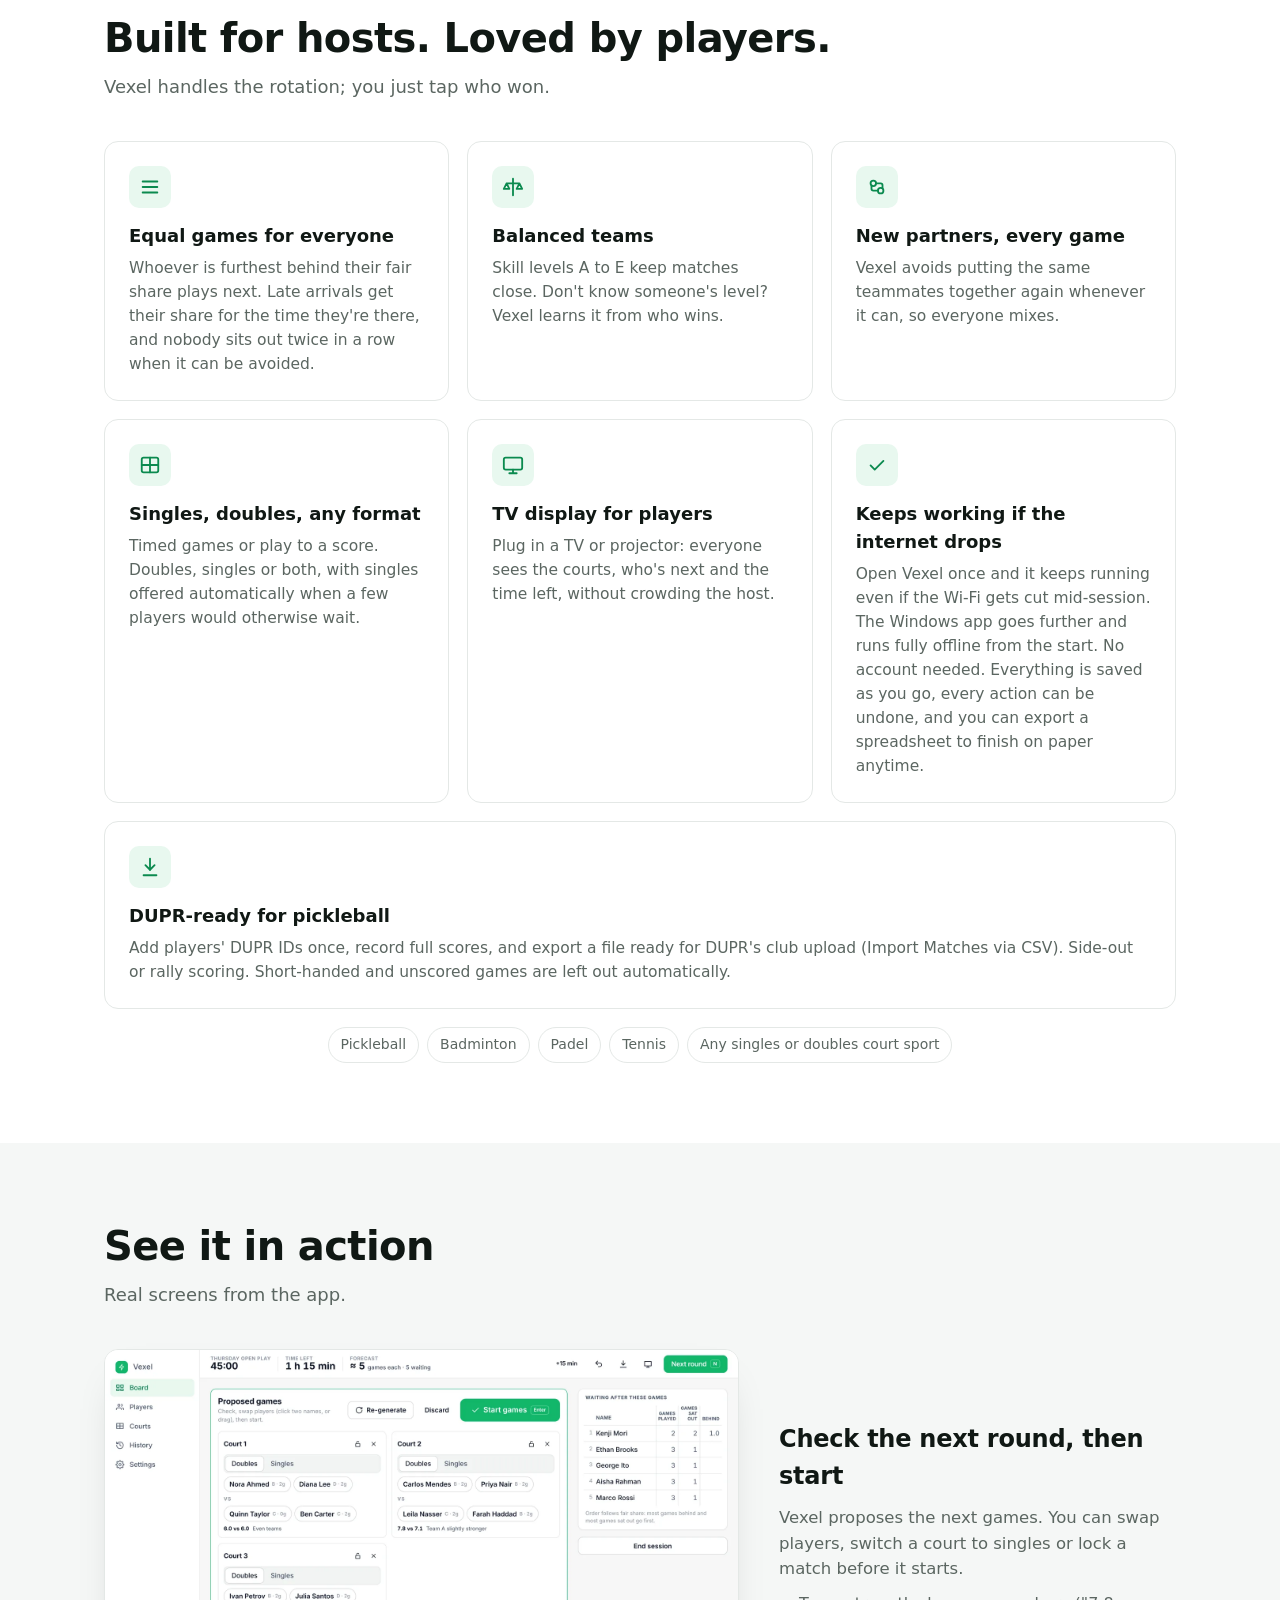
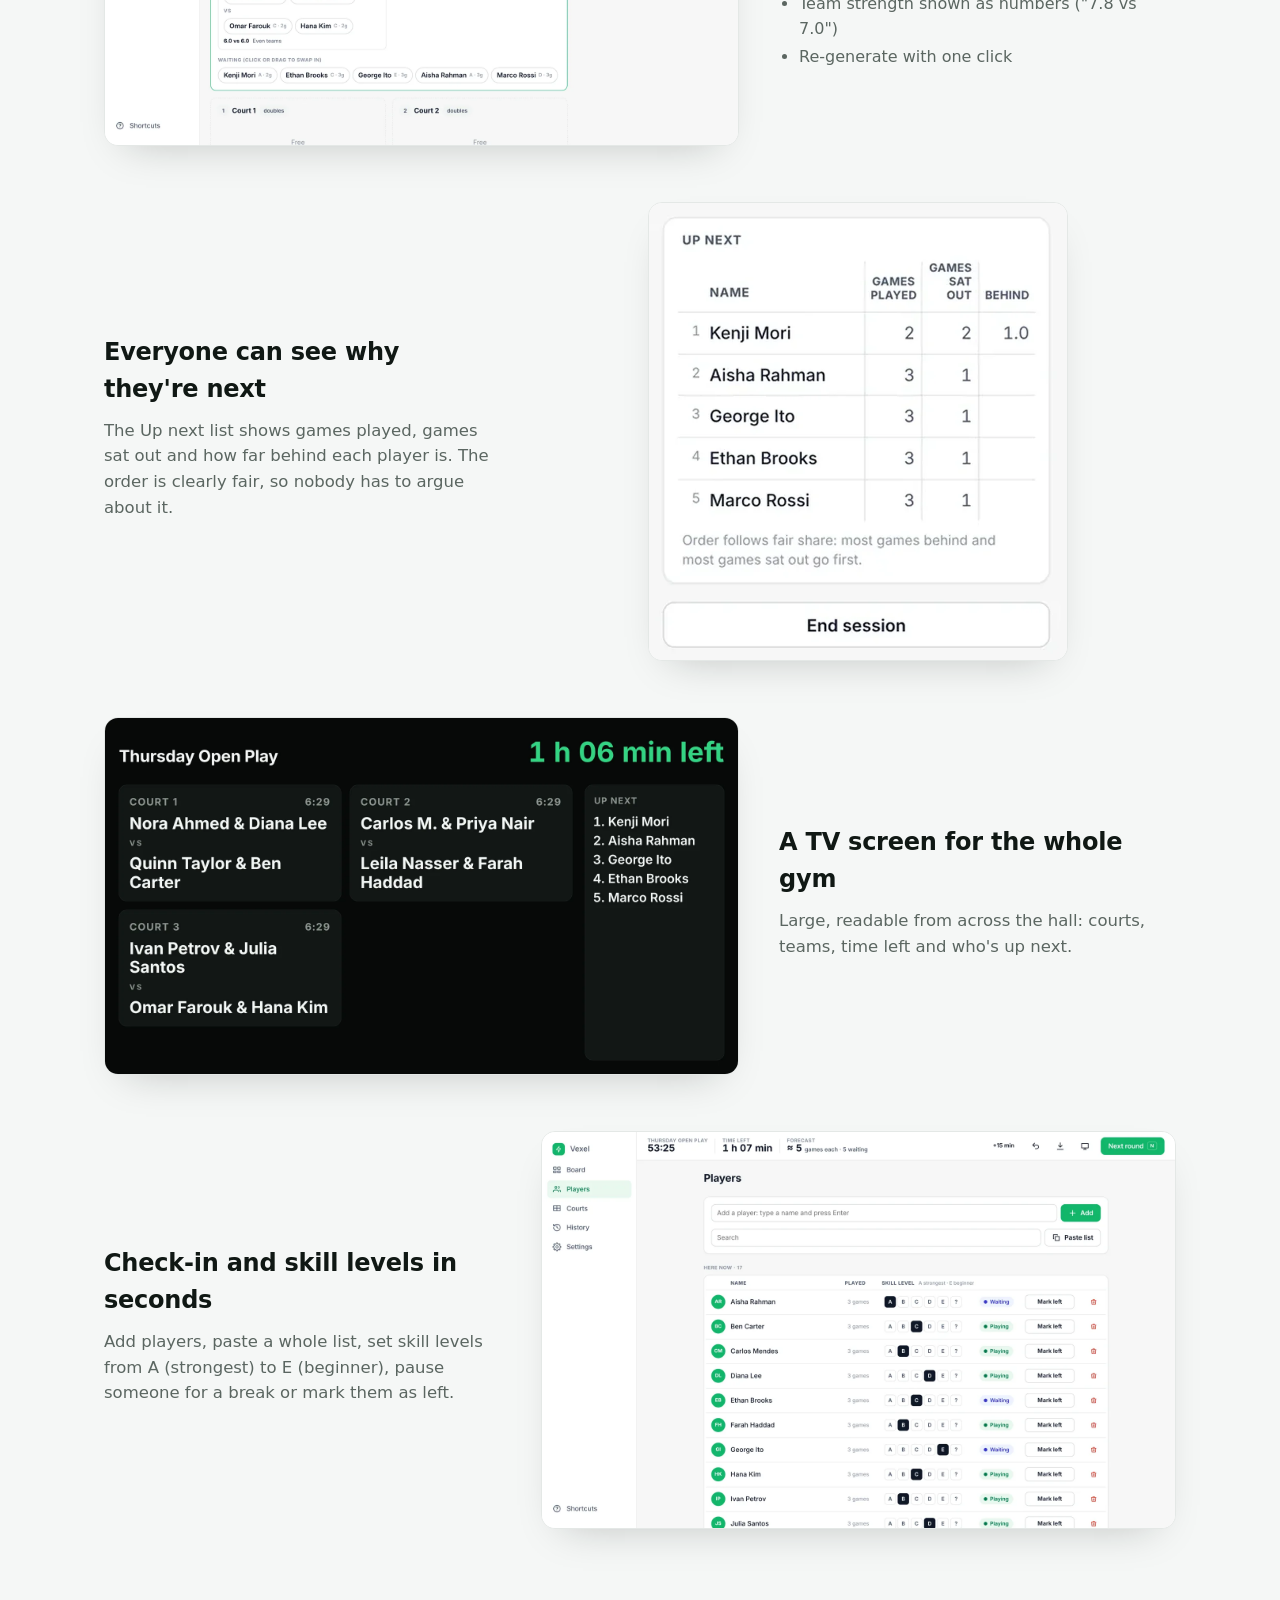
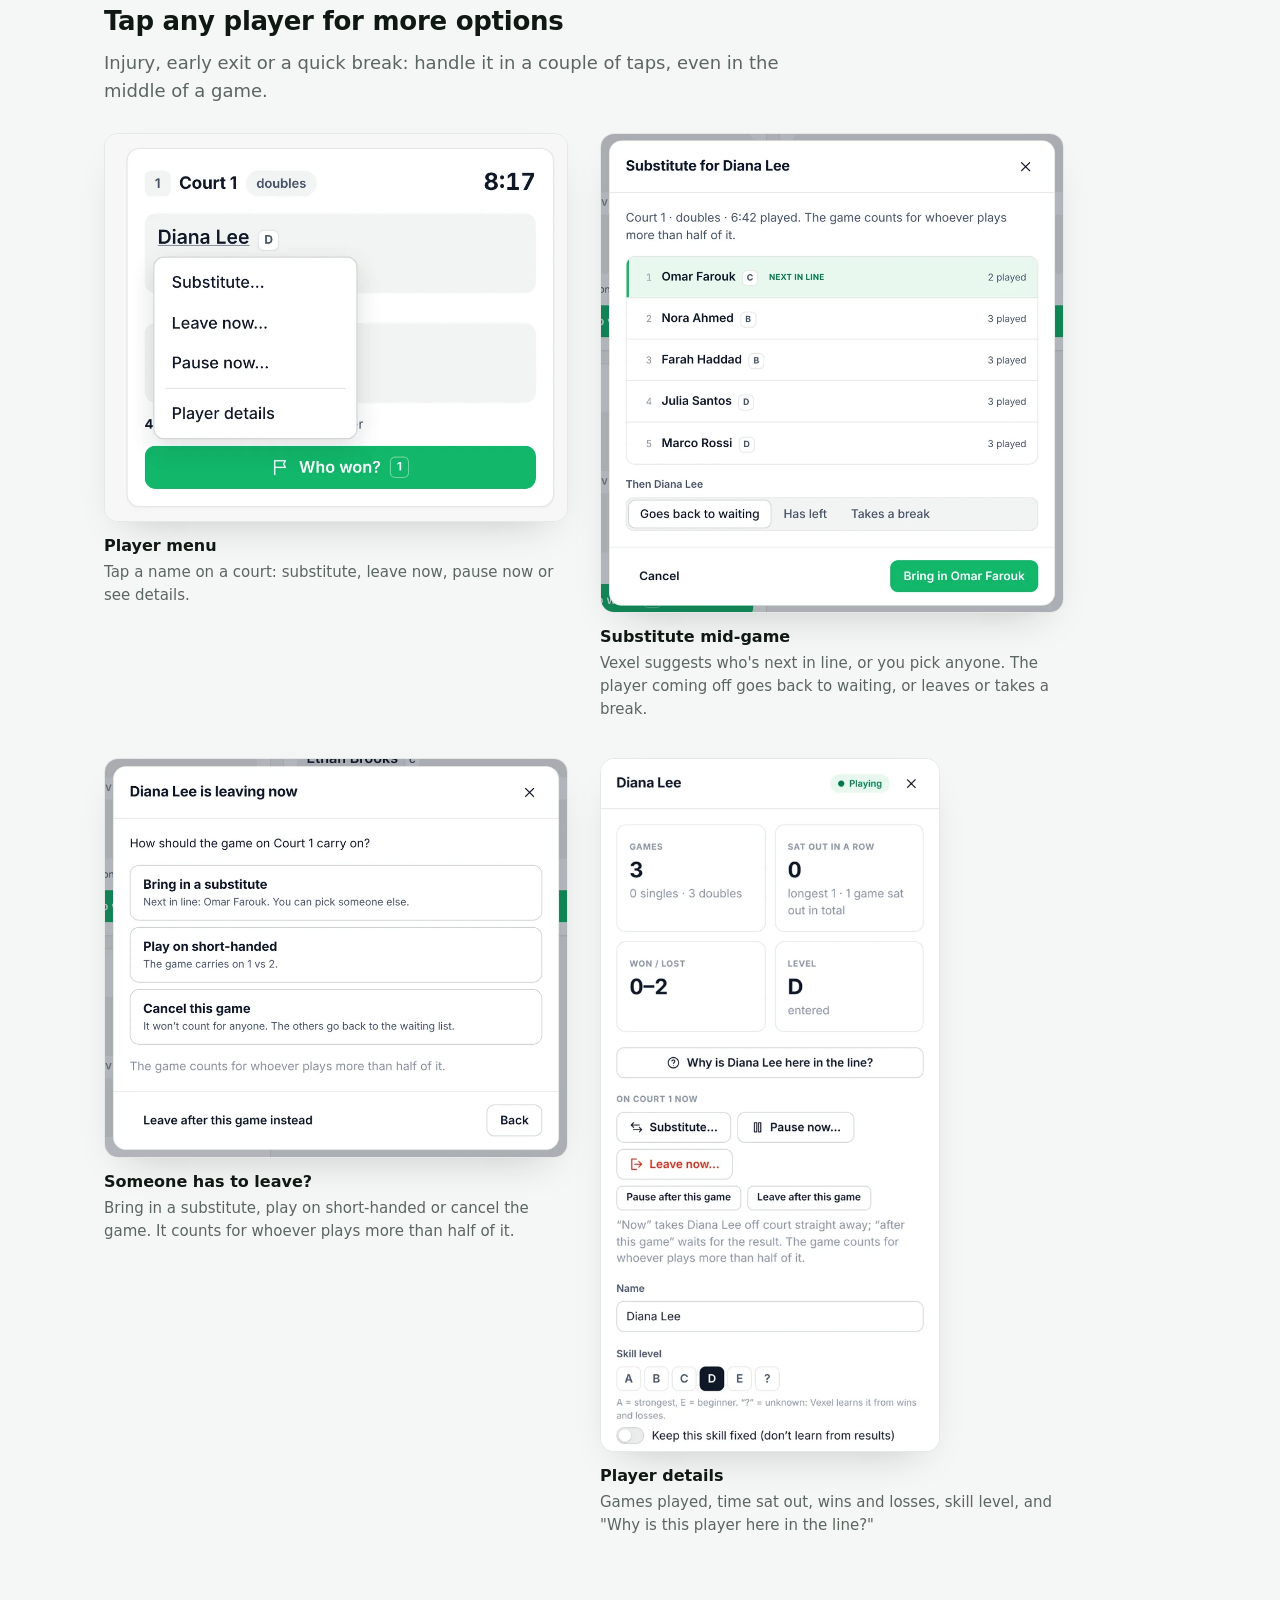
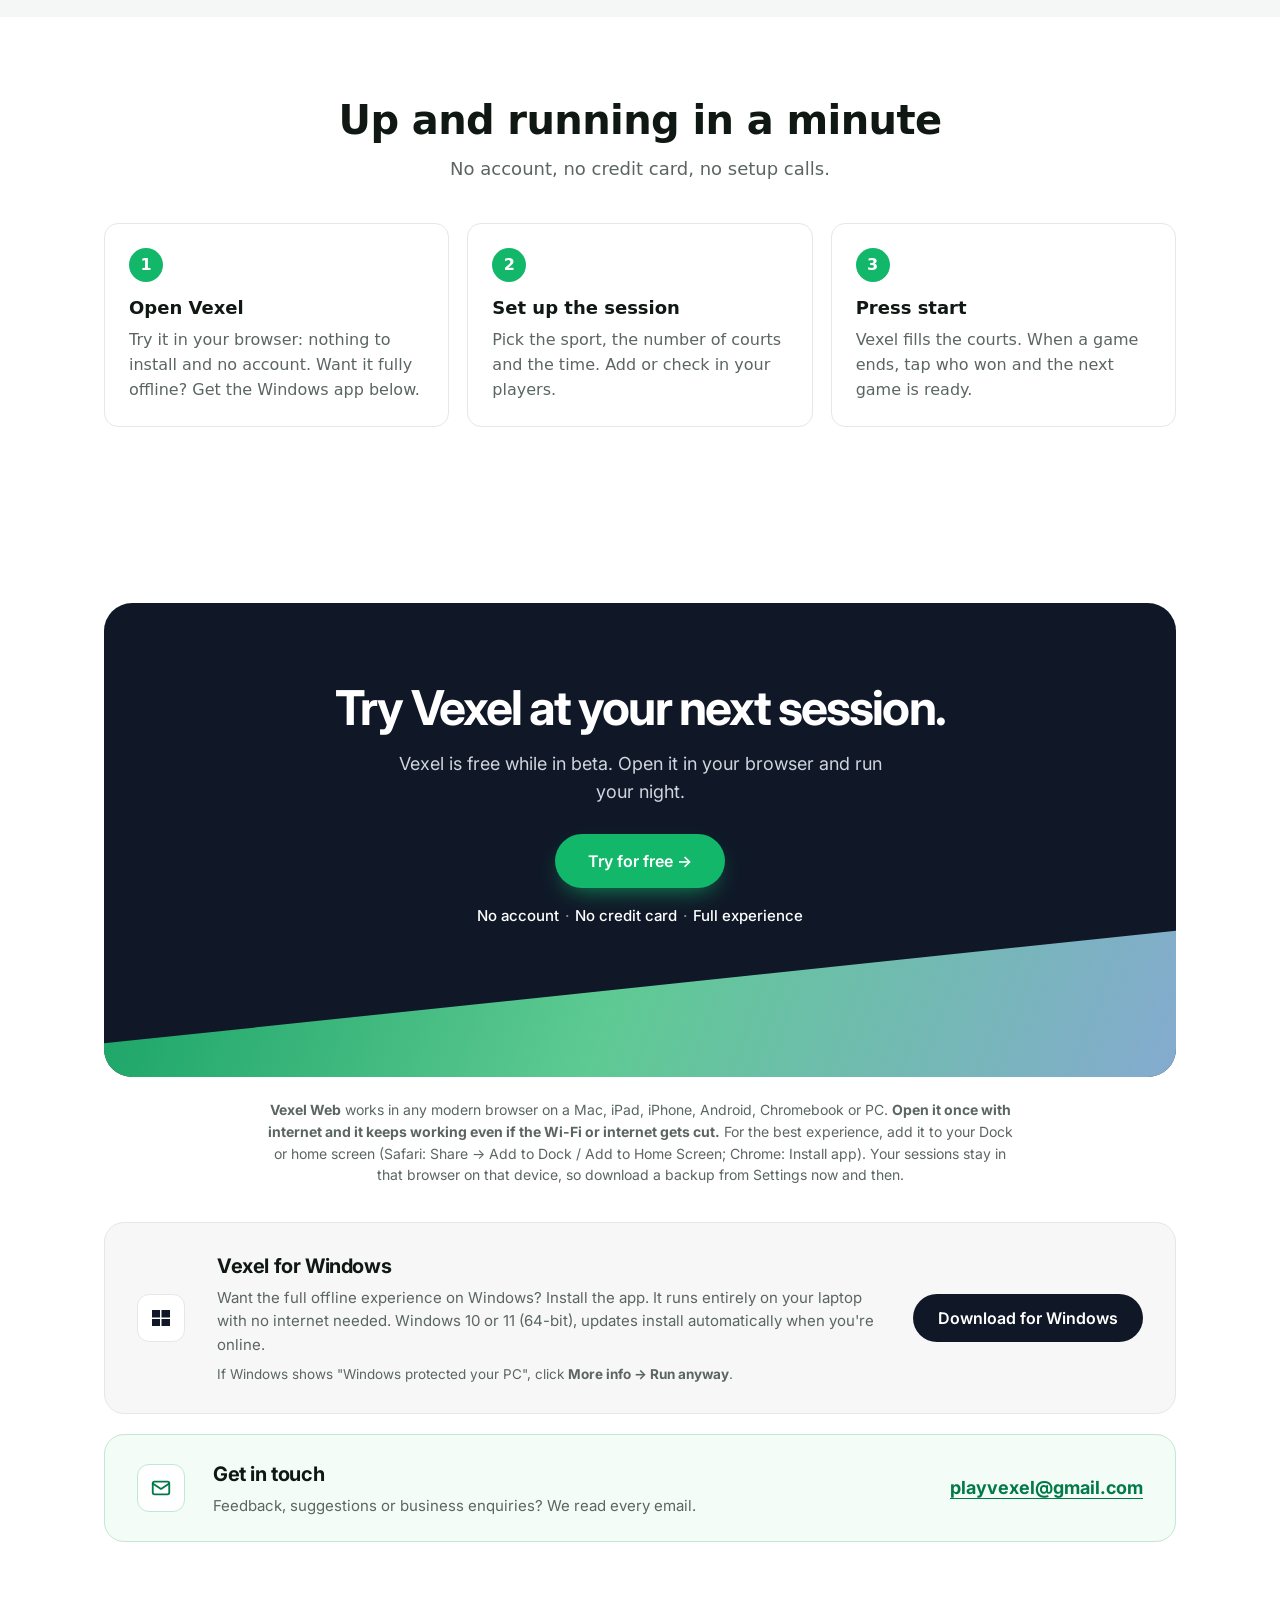
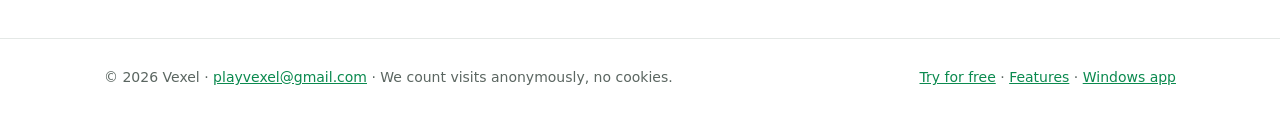
==== commit 85a727d2: "Website: features heading 'Built for hosts. Loved by players.' Co-Authored-By: Claude Opus 5.5 <nore" ====
--- a/index.html
+++ b/index.html
@@ -274,7 +274,7 @@
 
   <section id="features">
     <div class="wrap">
-      <h2>Everything the host needs. Fair games every player enjoys.</h2>
+      <h2>Built for hosts. Loved by players.</h2>
       <p class="sub">Vexel handles the rotation; you just tap who won.</p>
       <div class="features">
         <div class="card">
